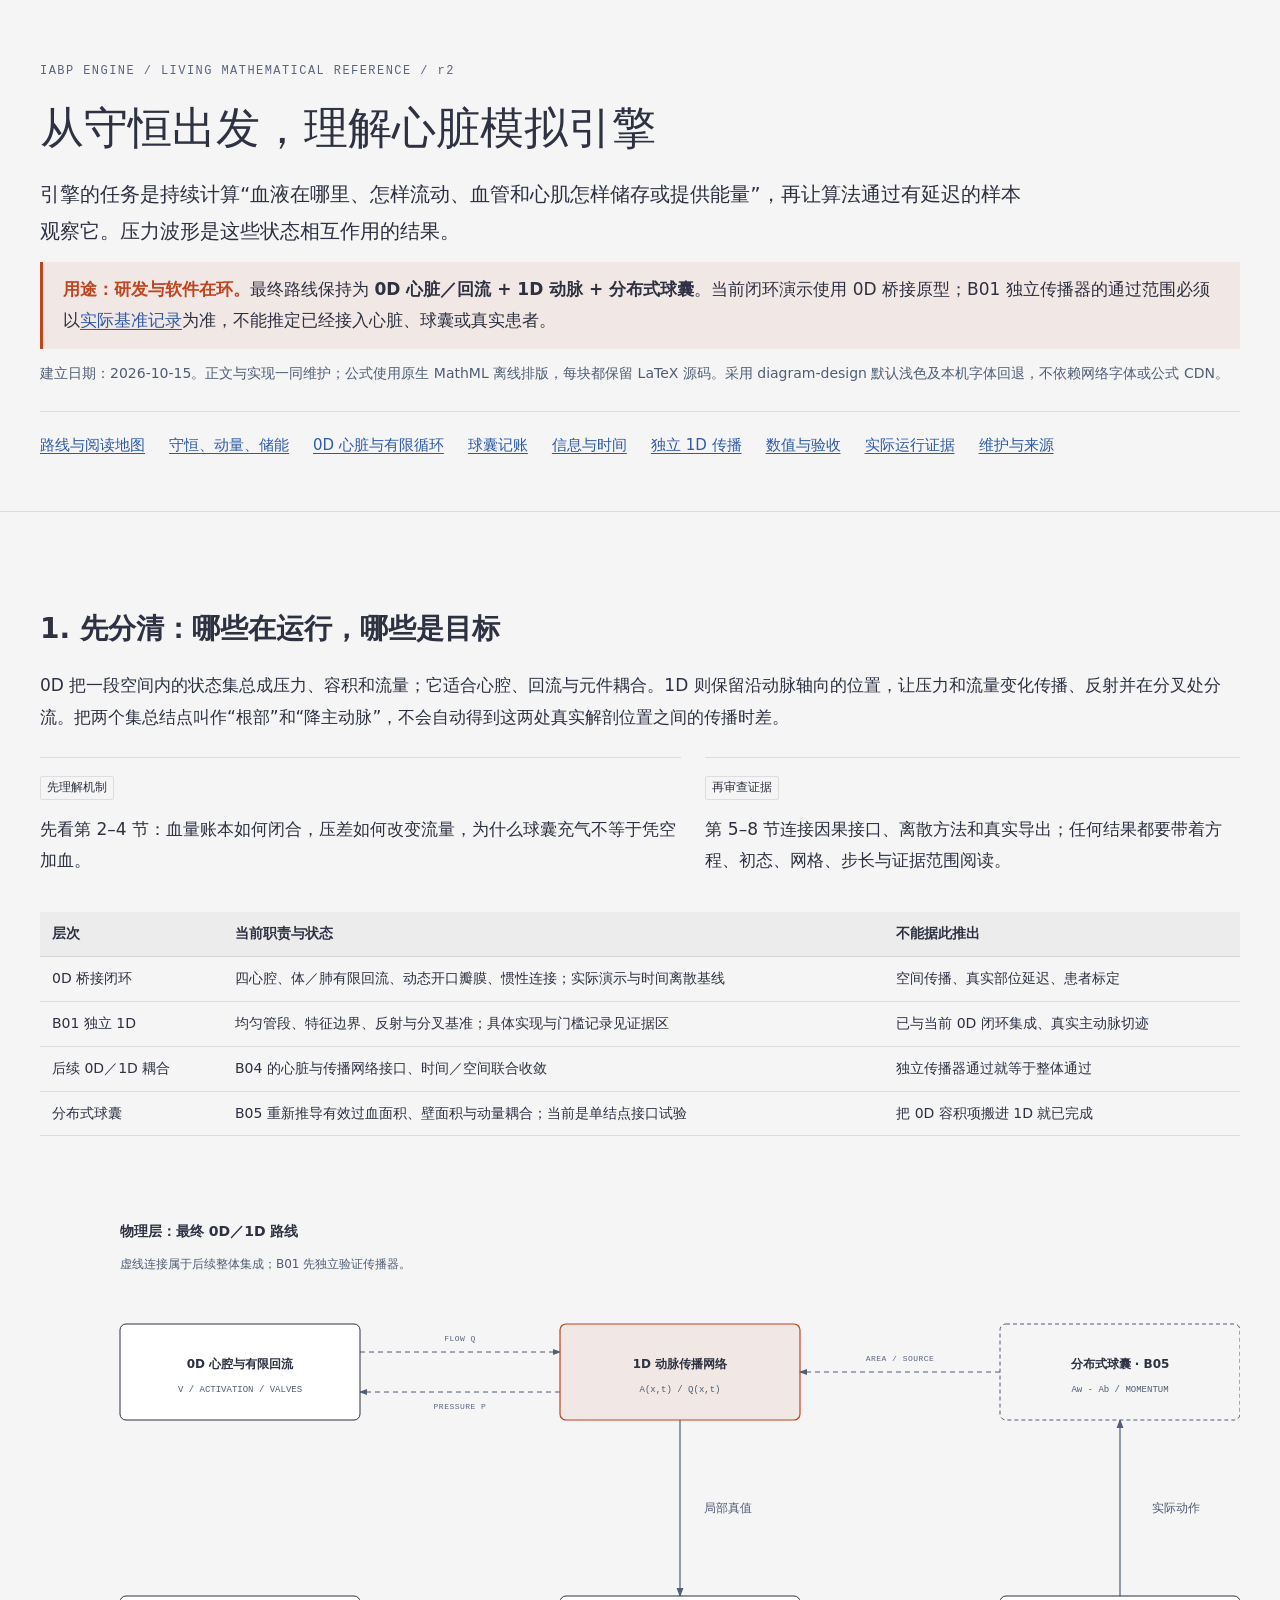
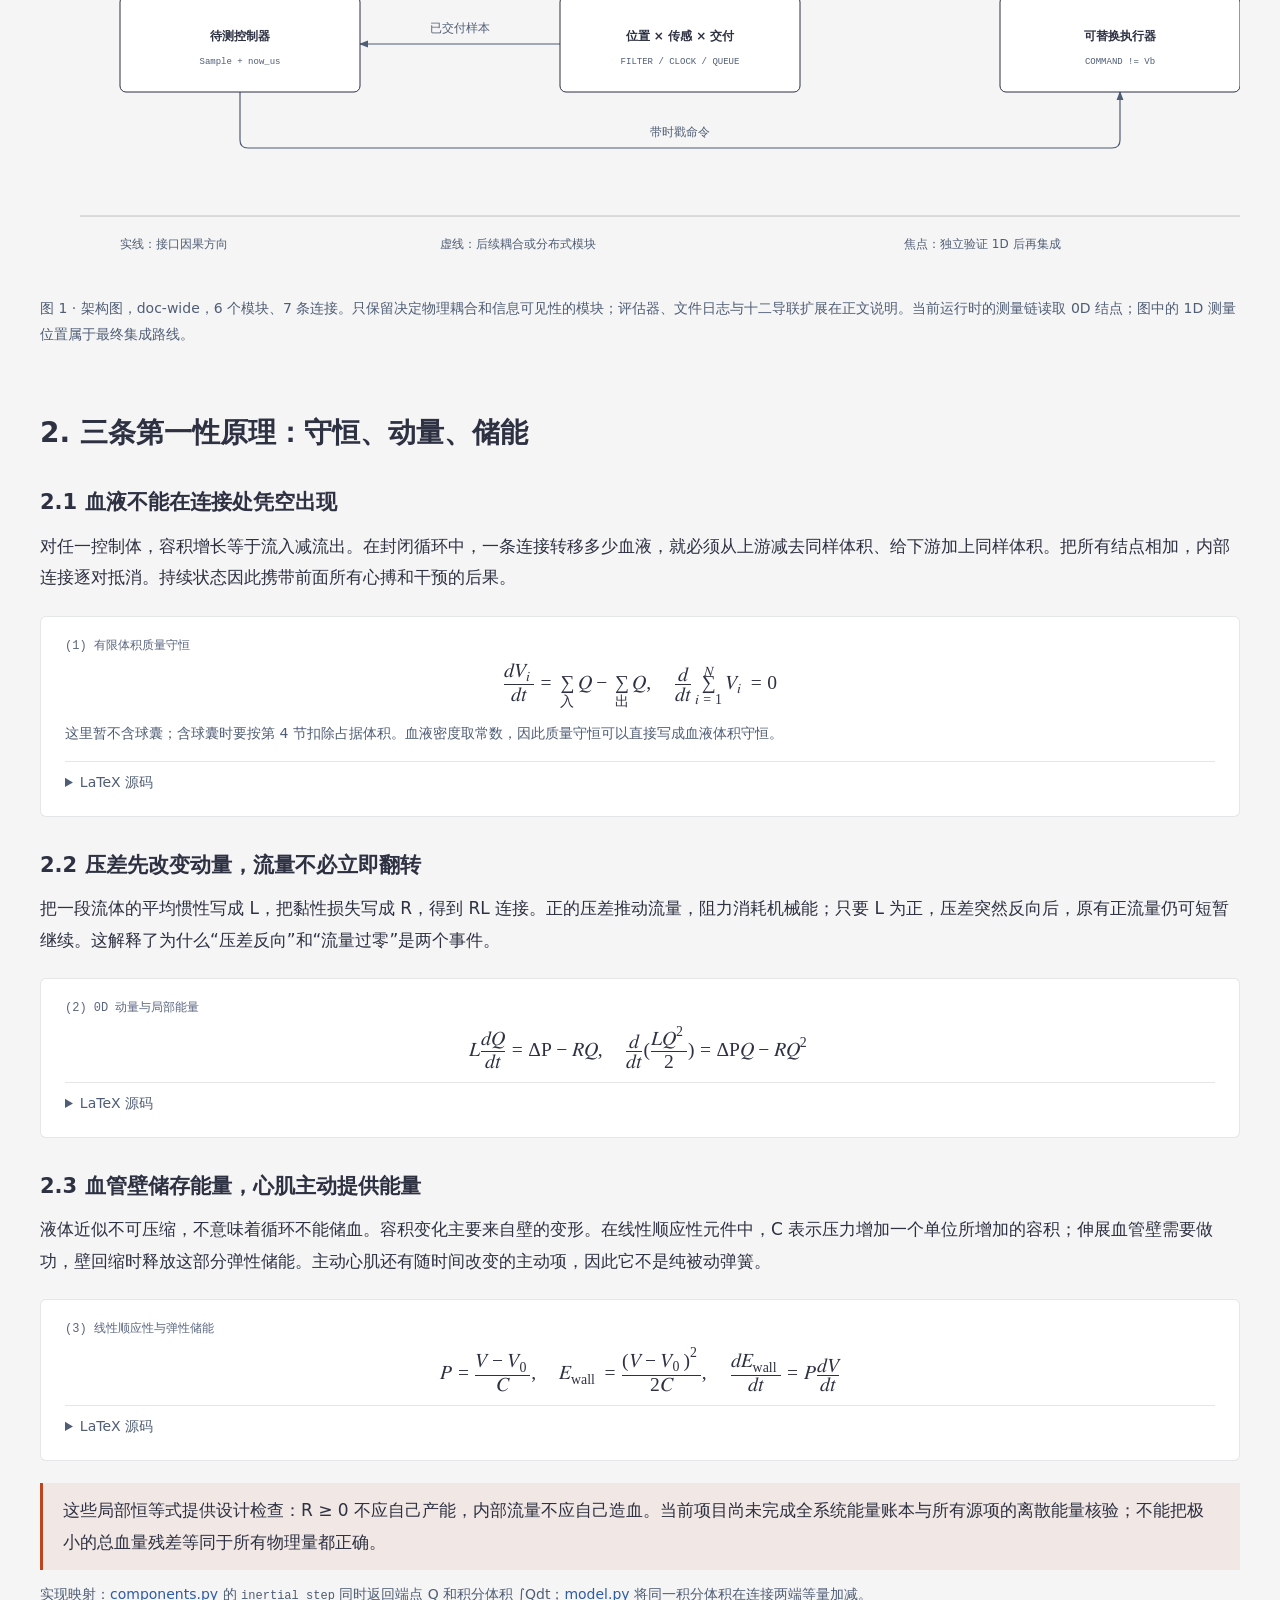
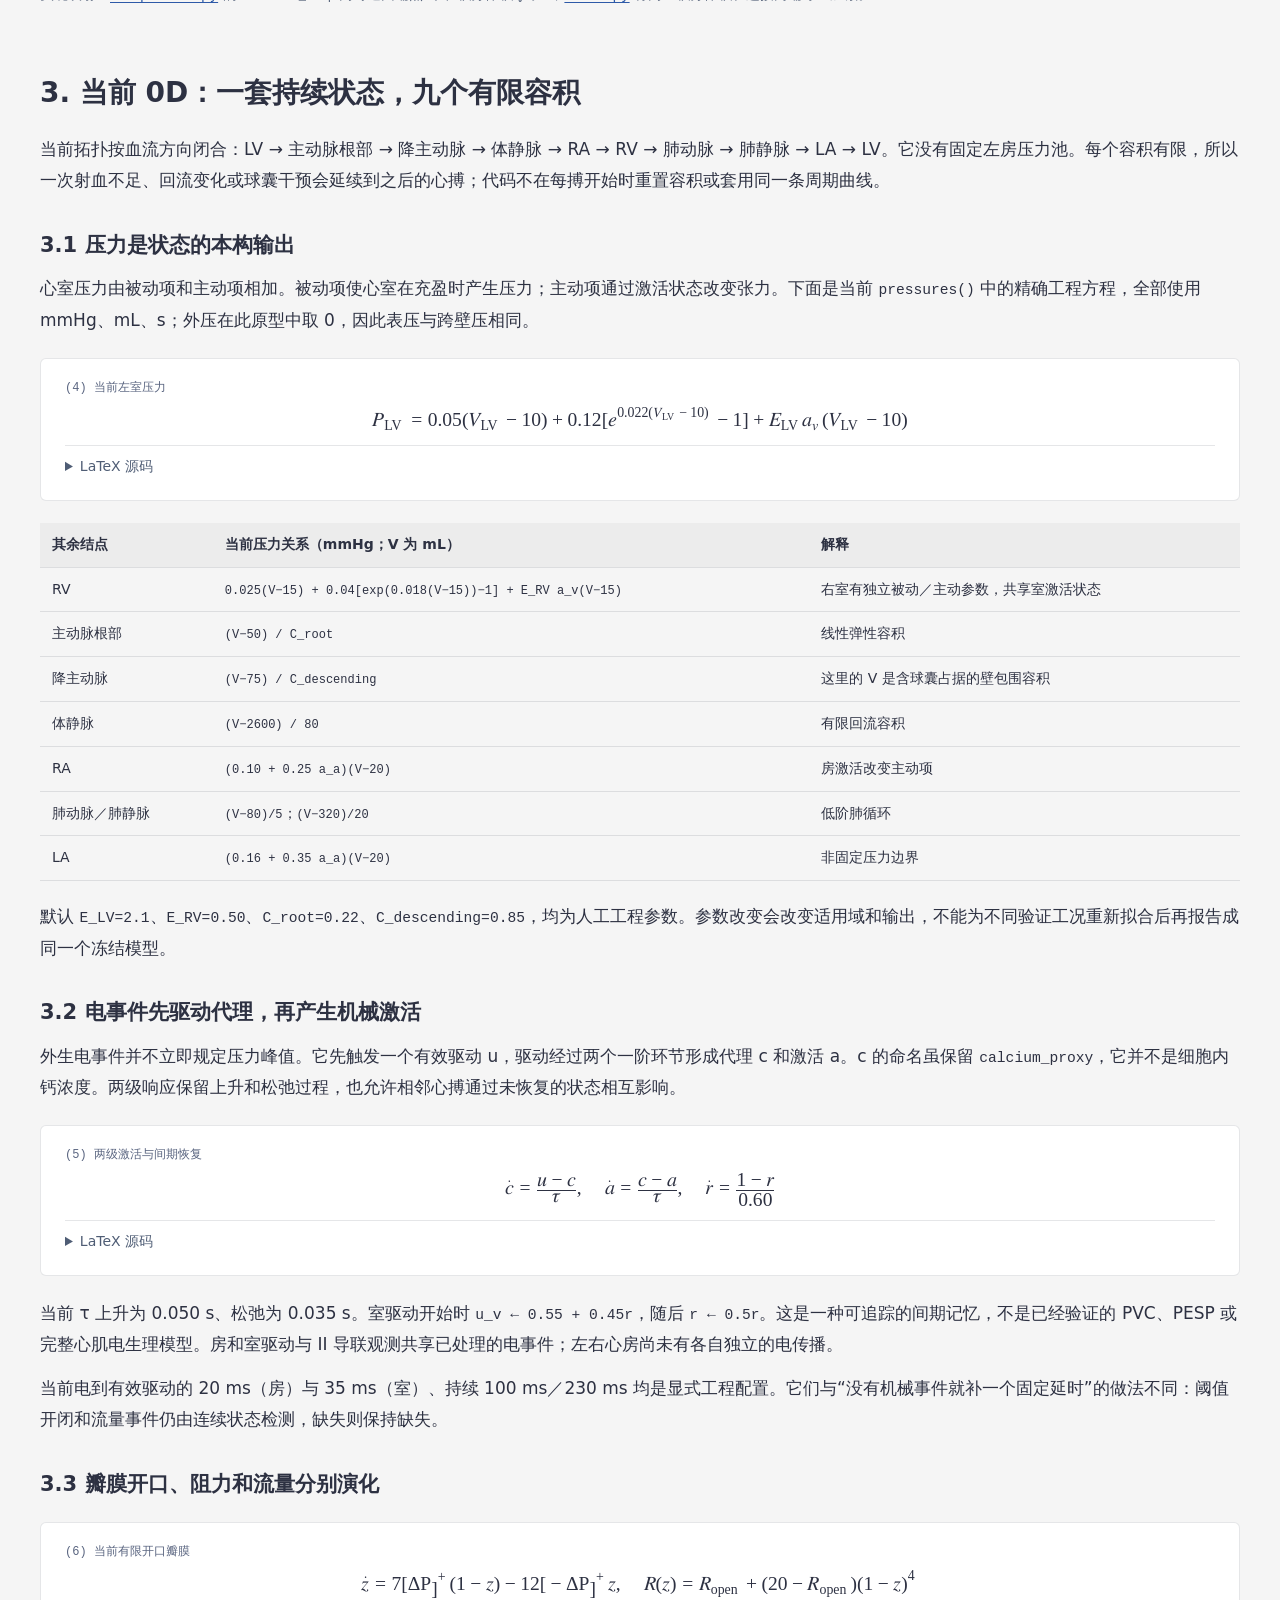
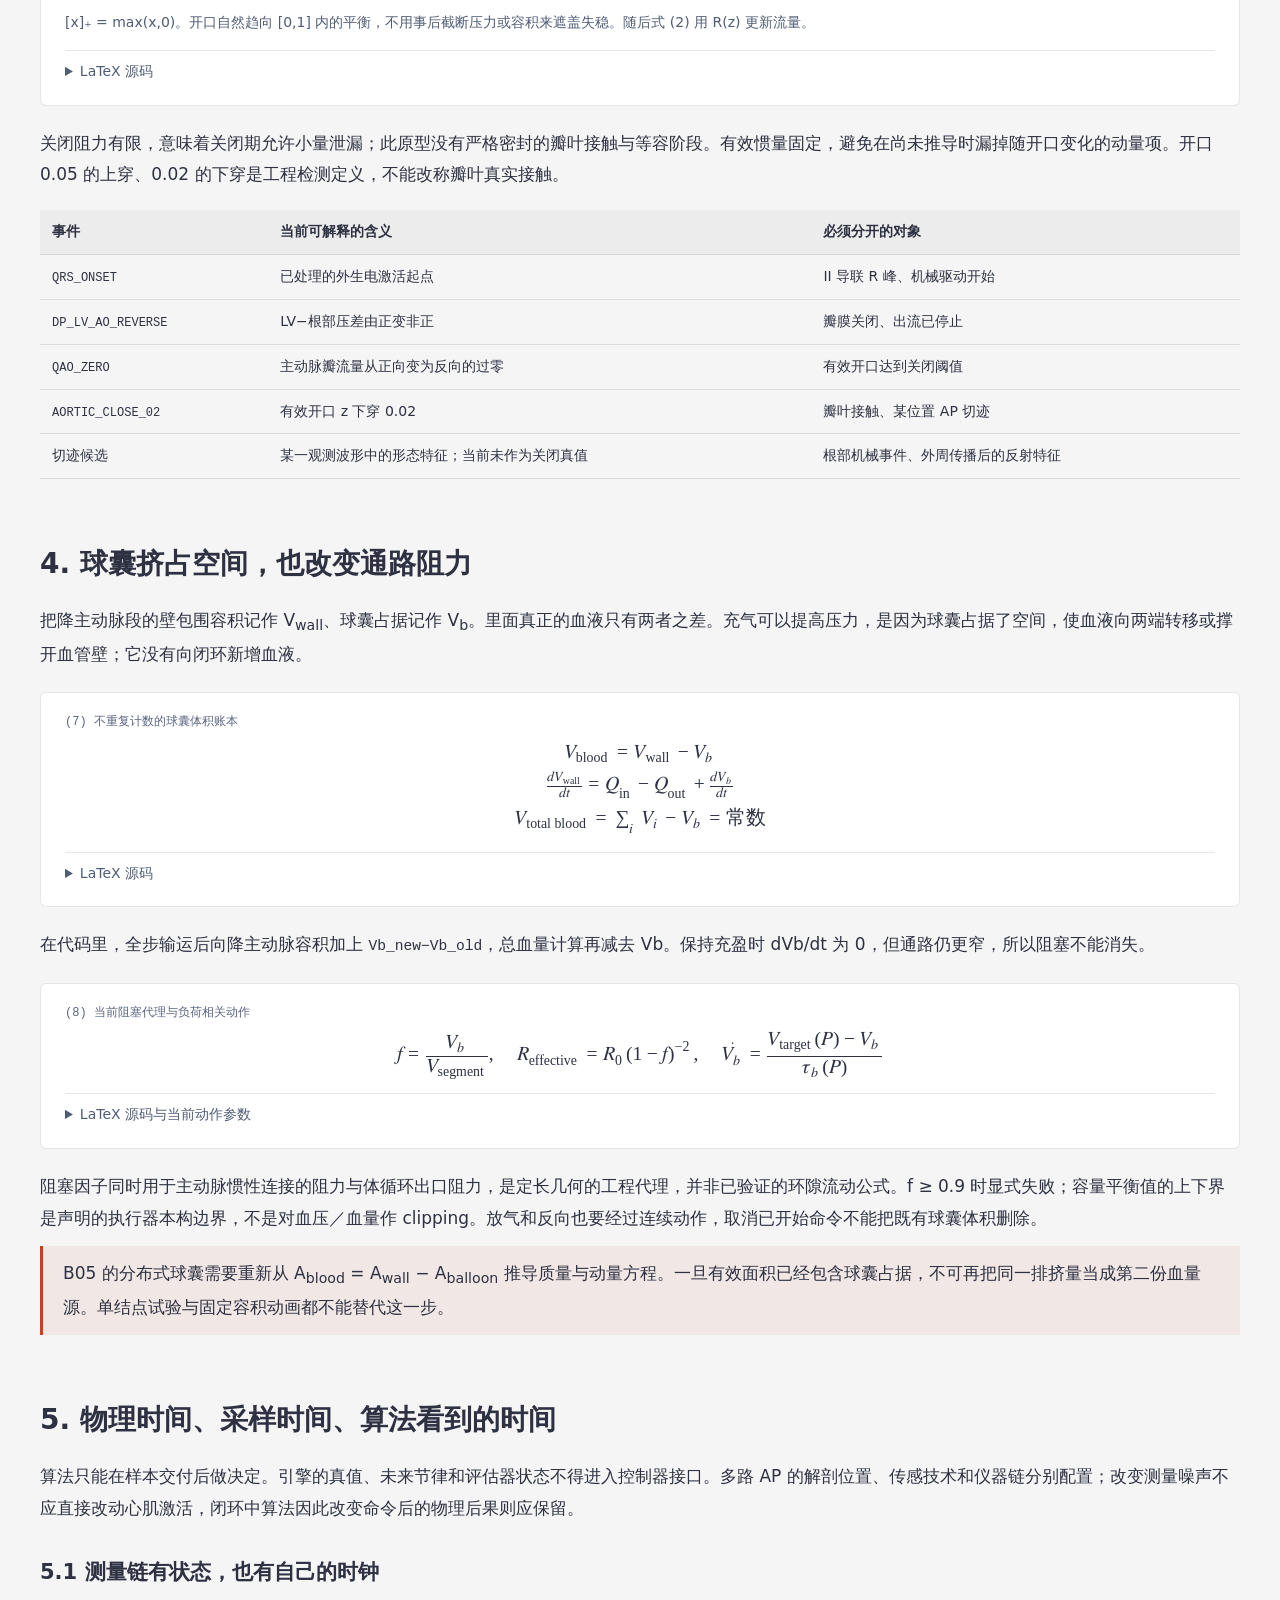
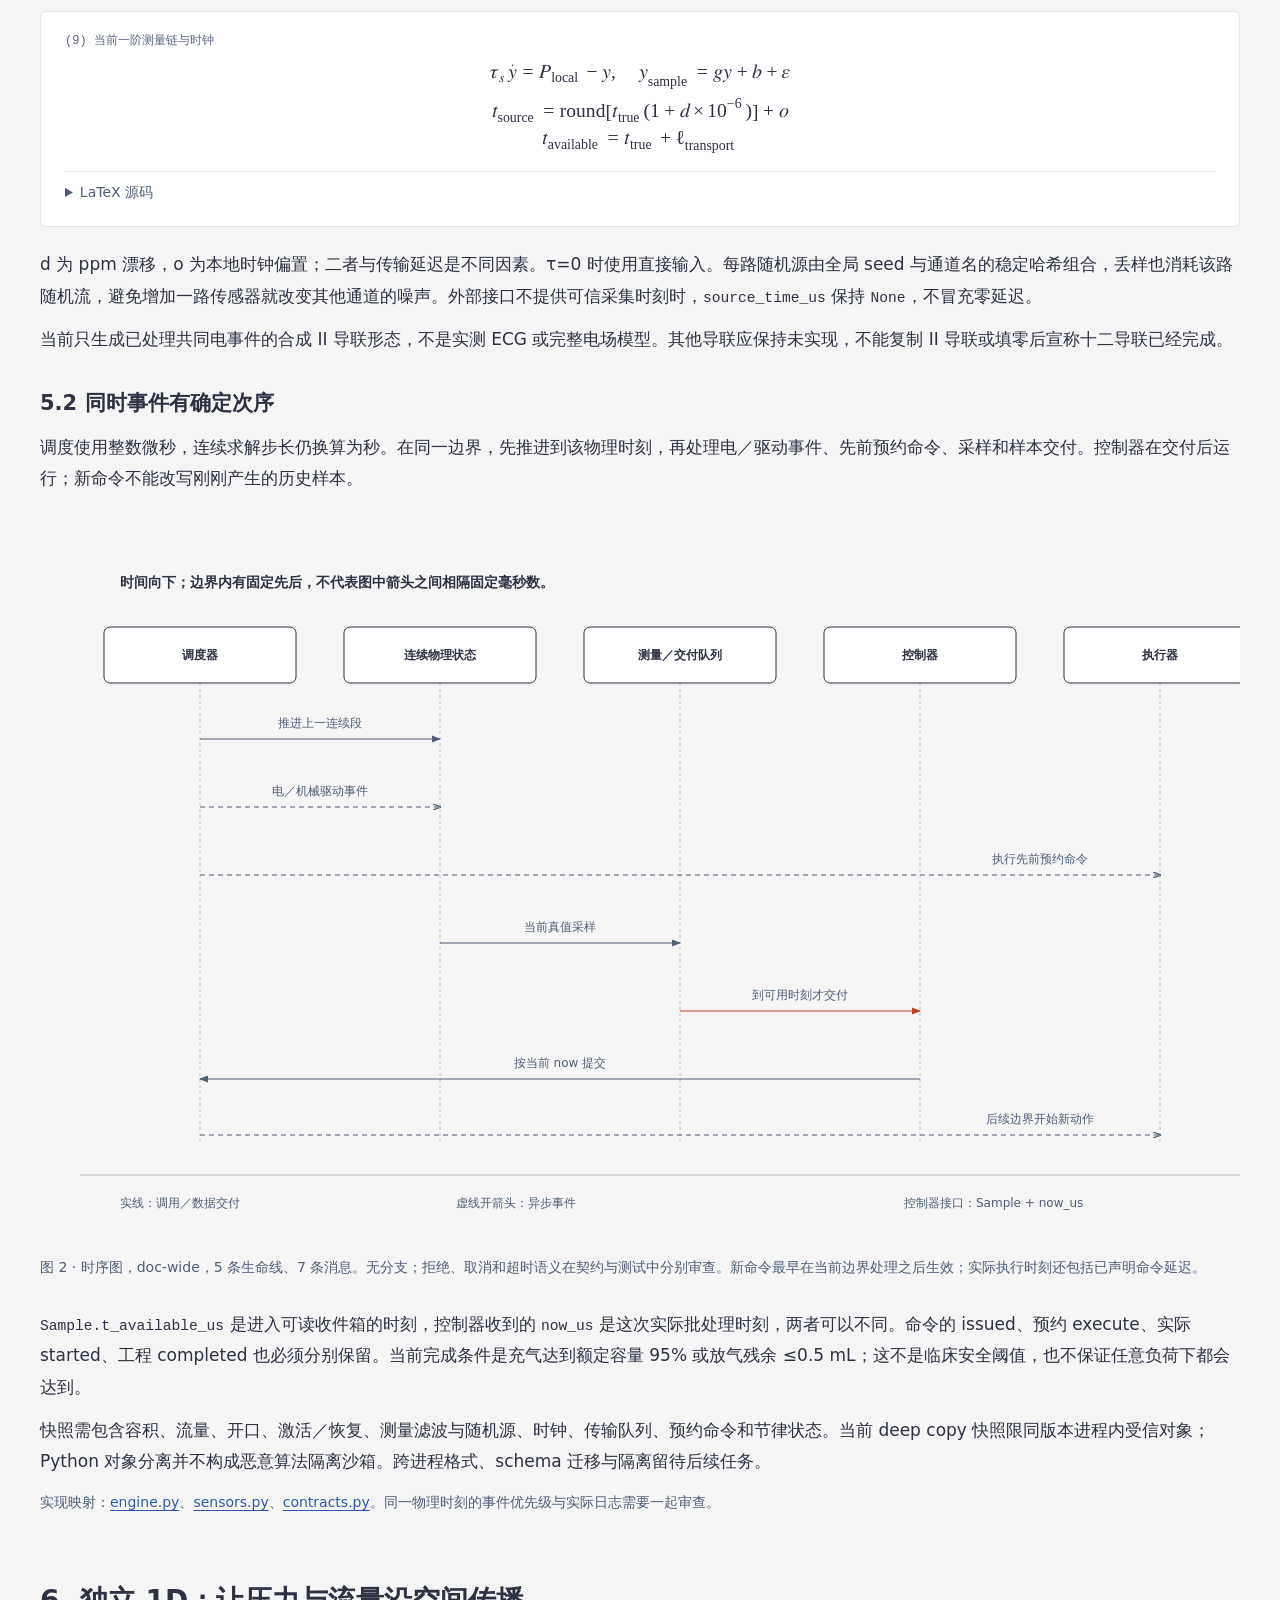
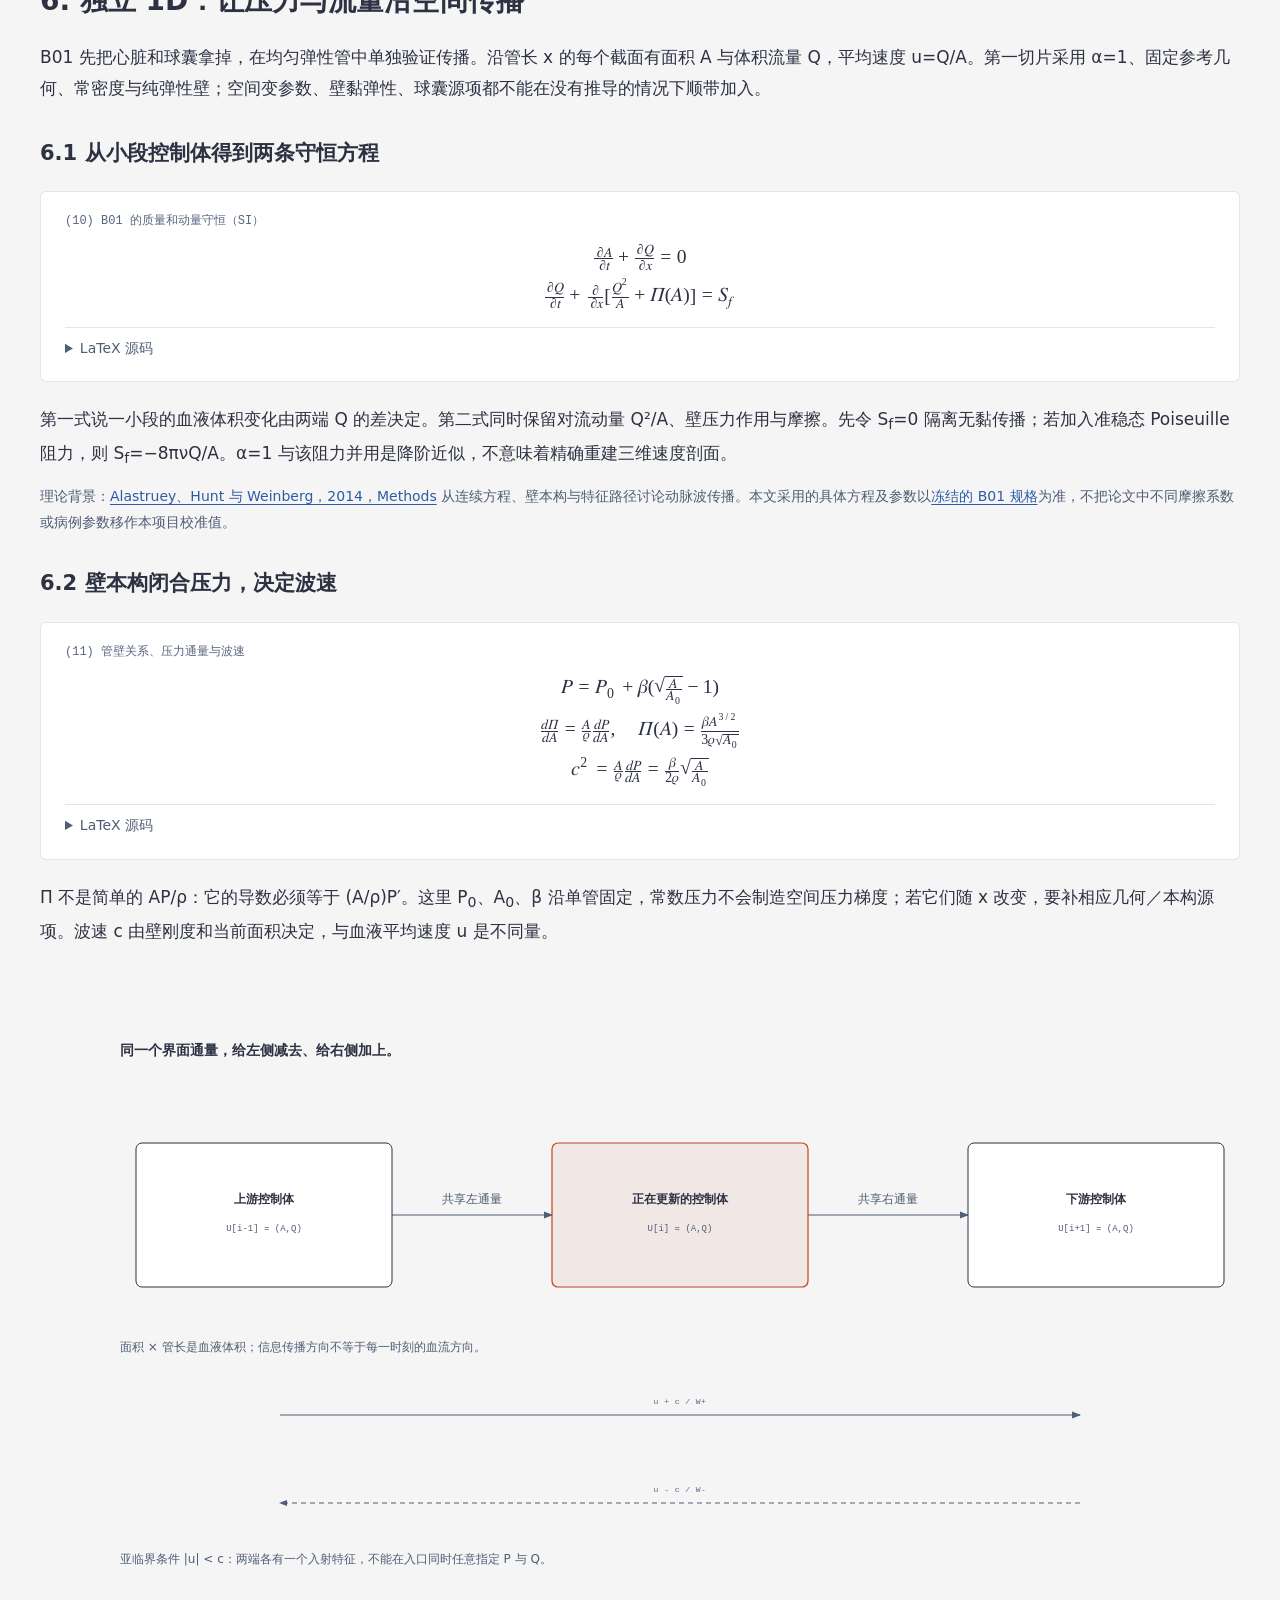
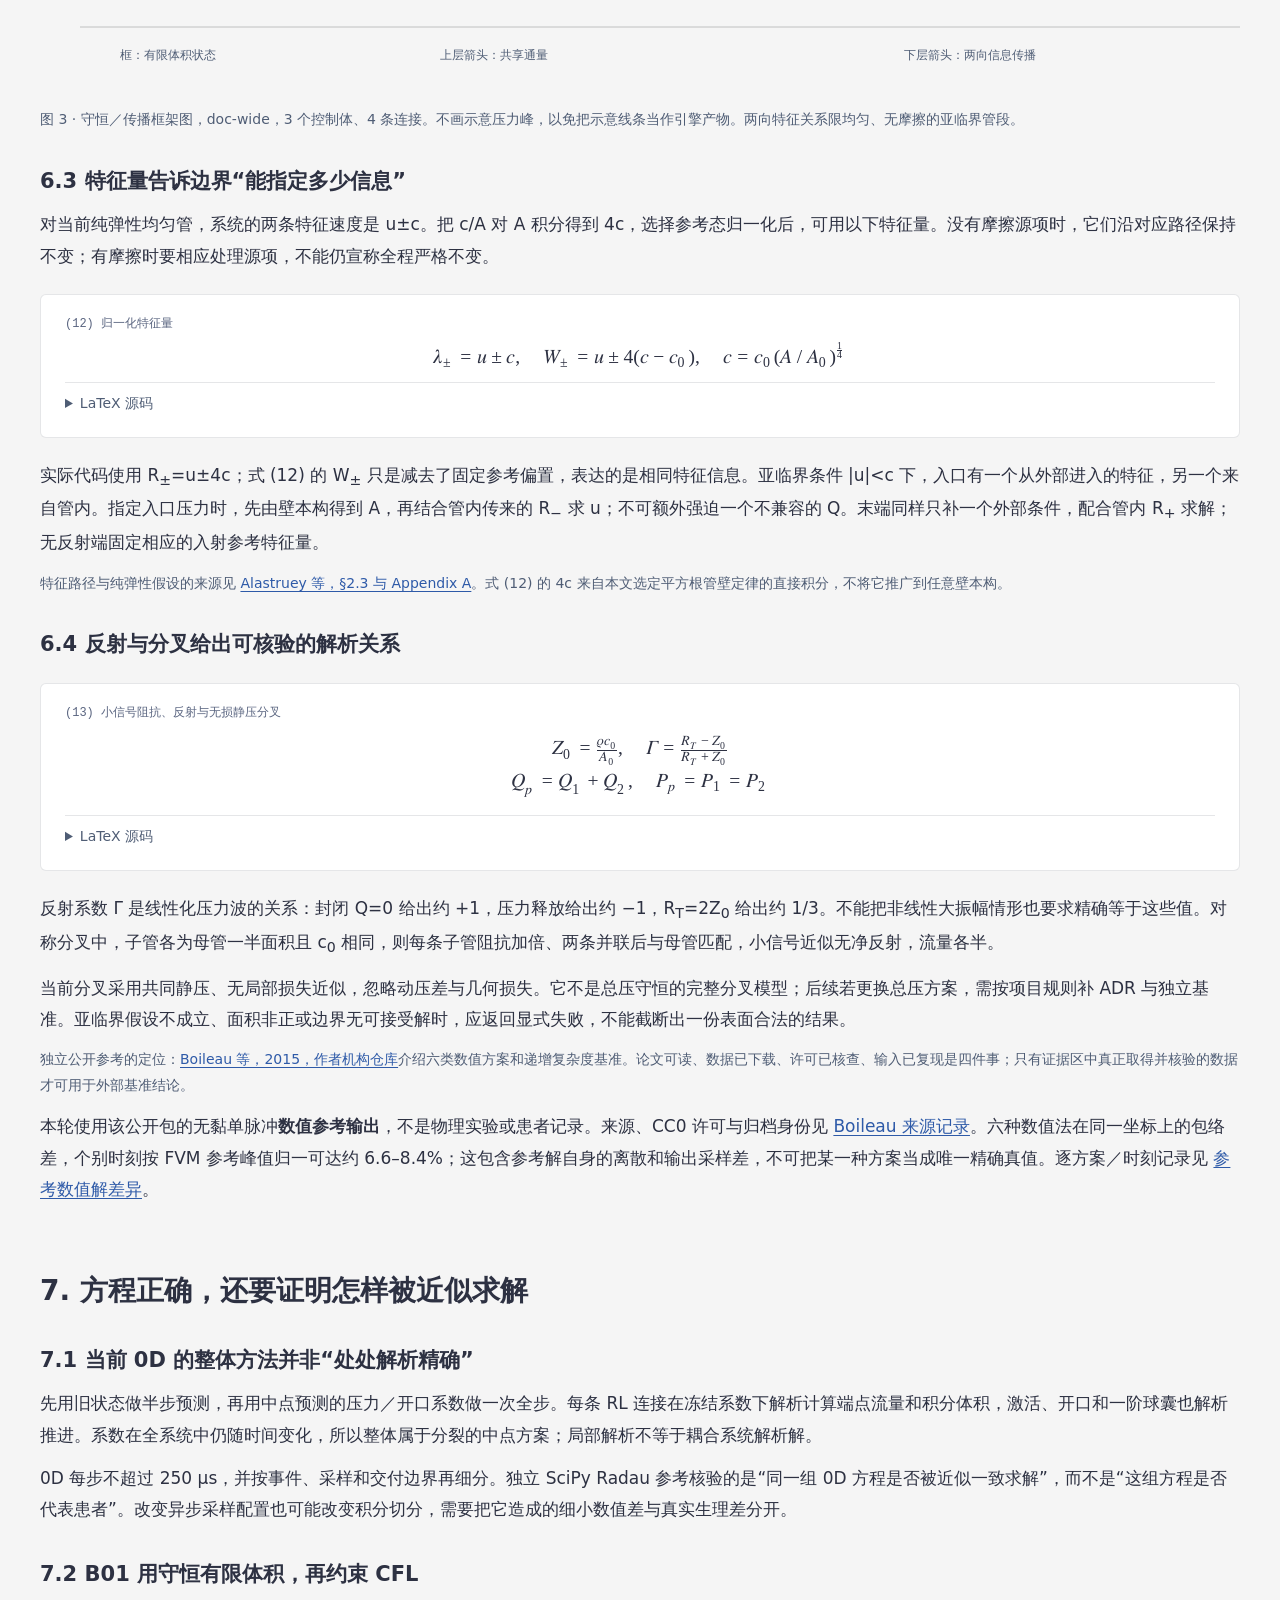
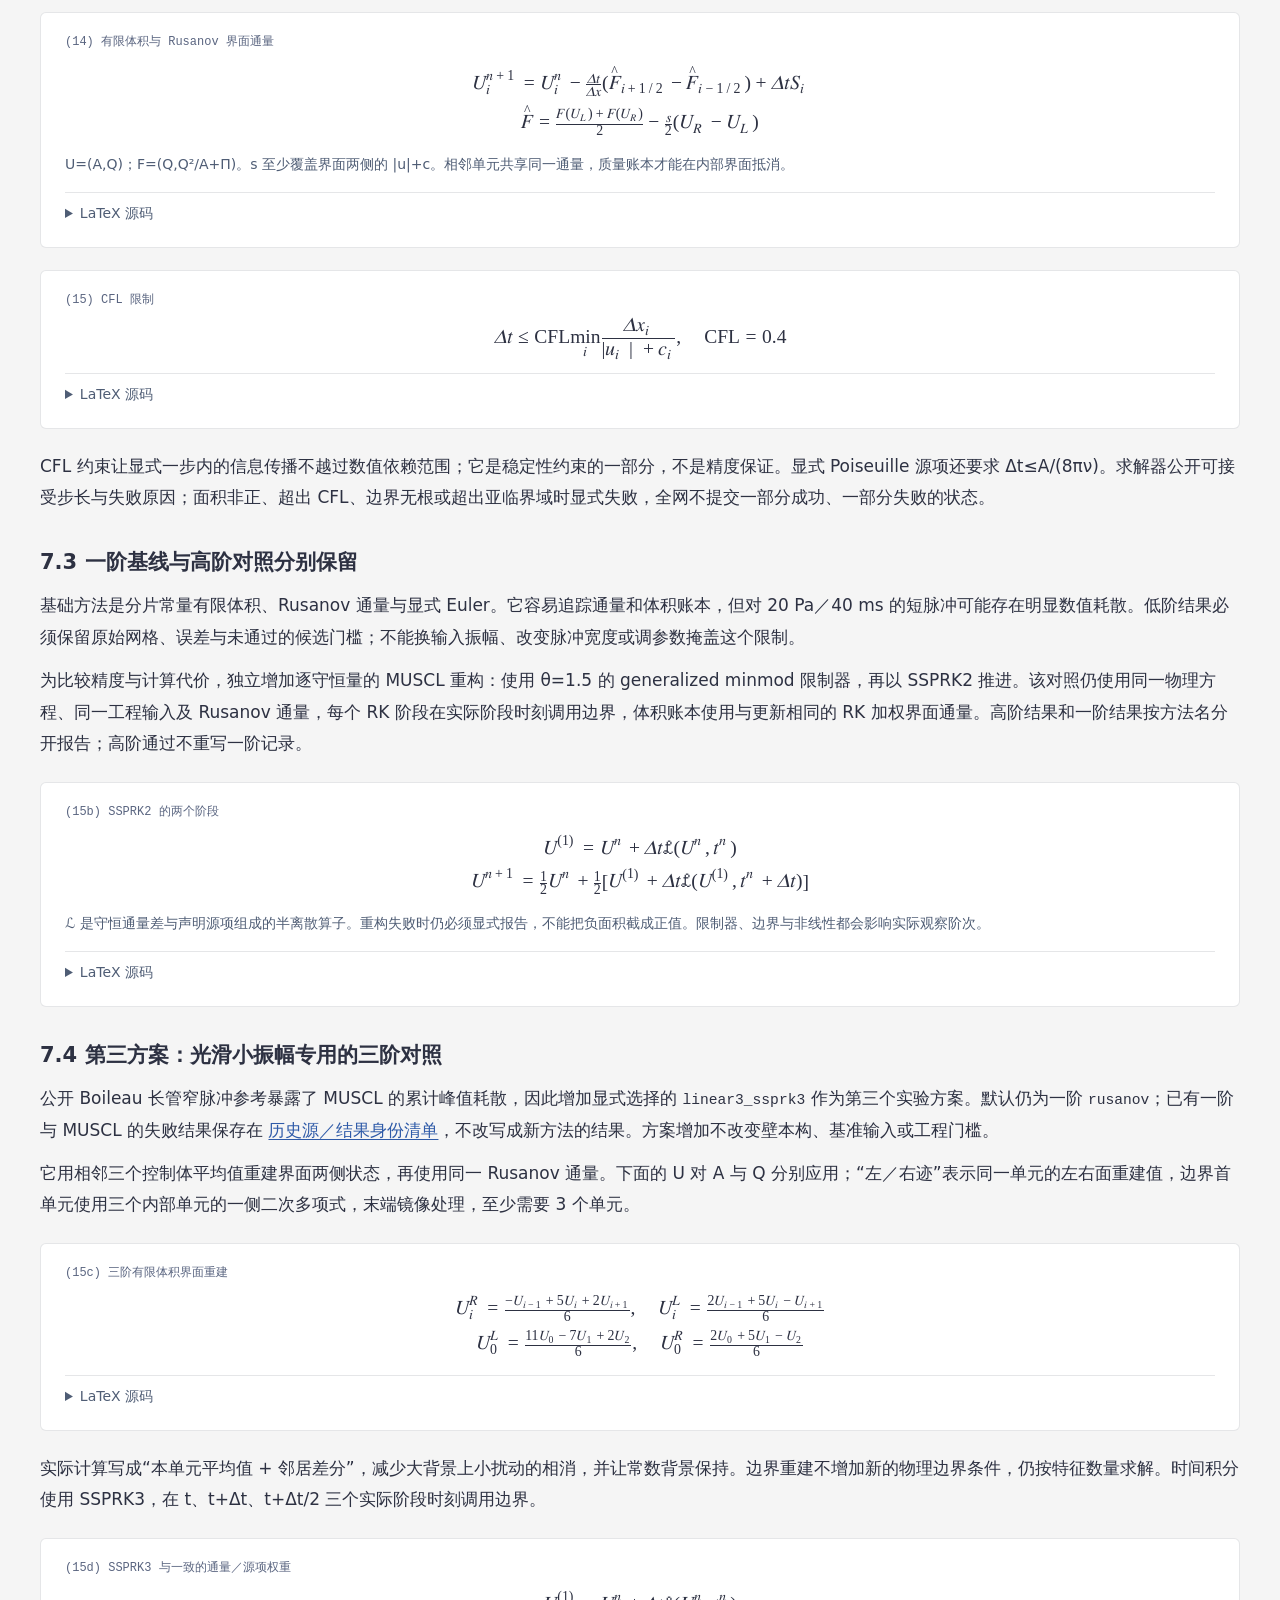
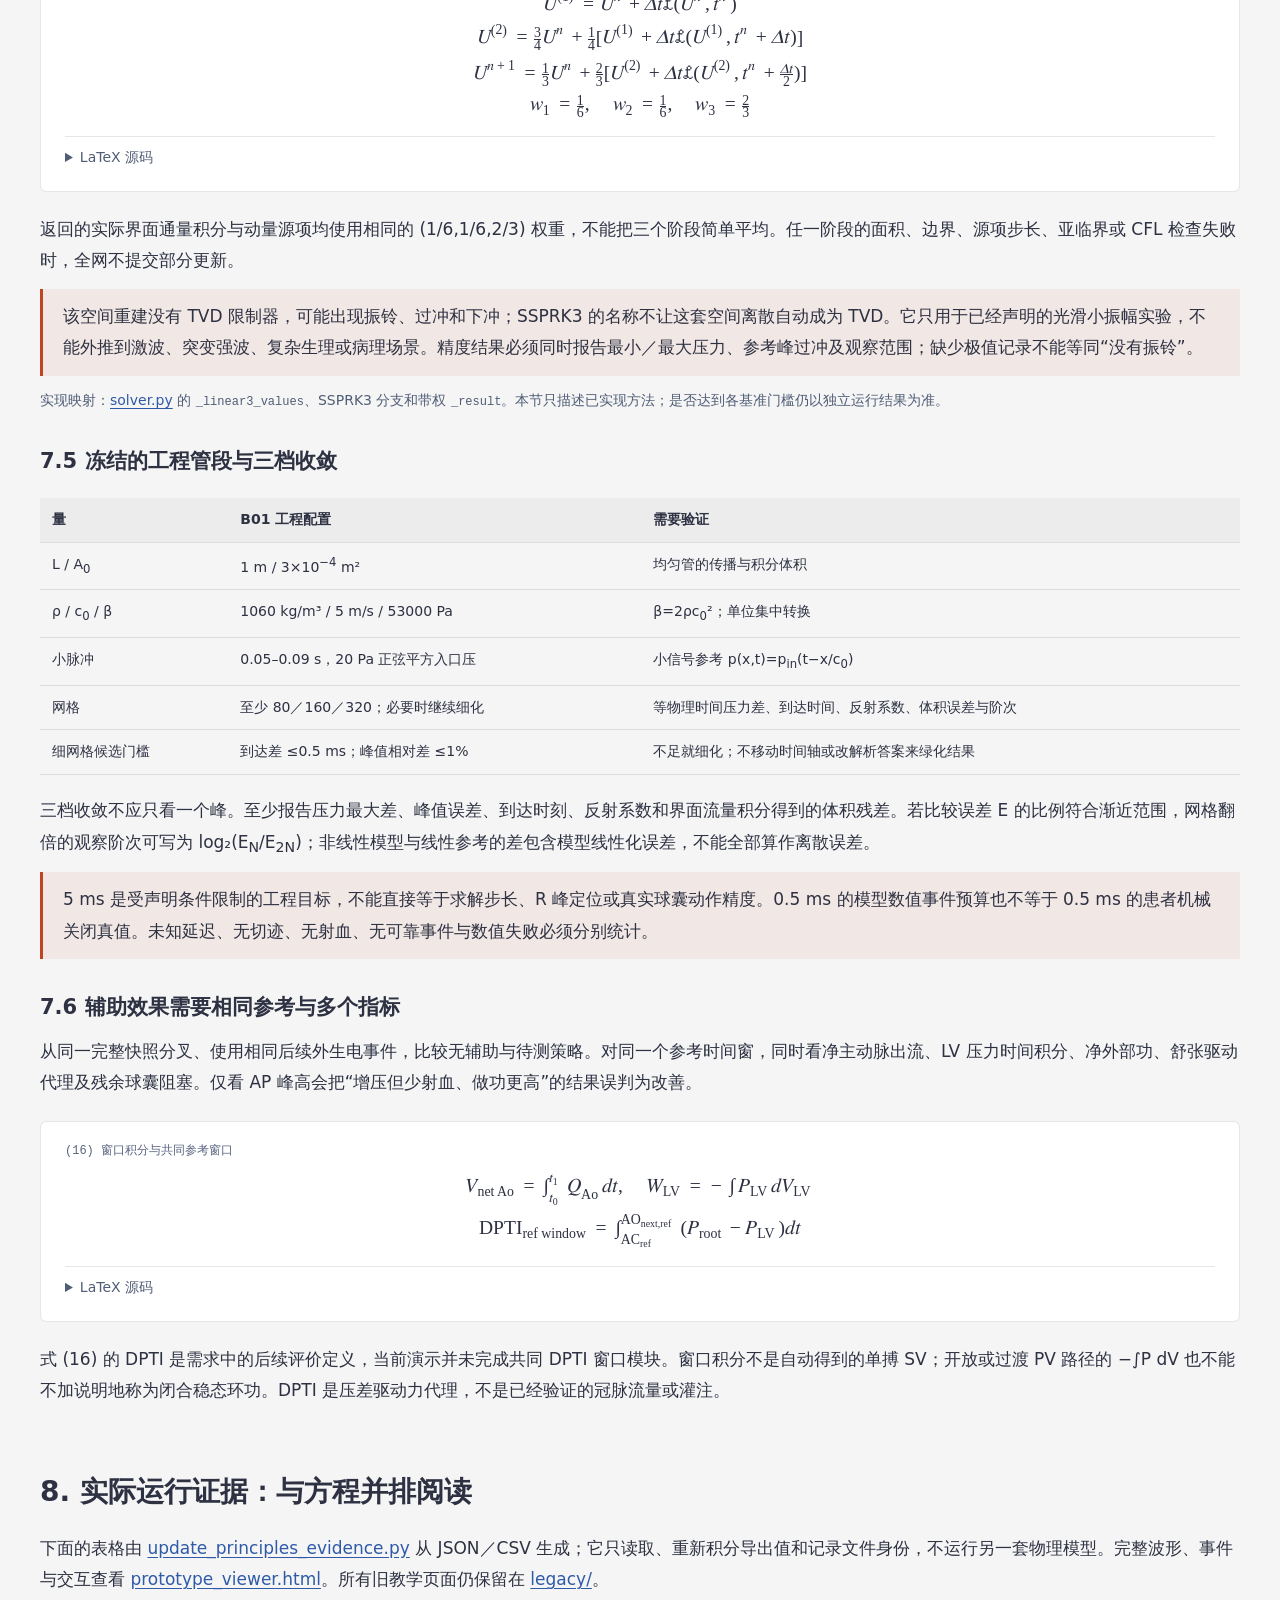
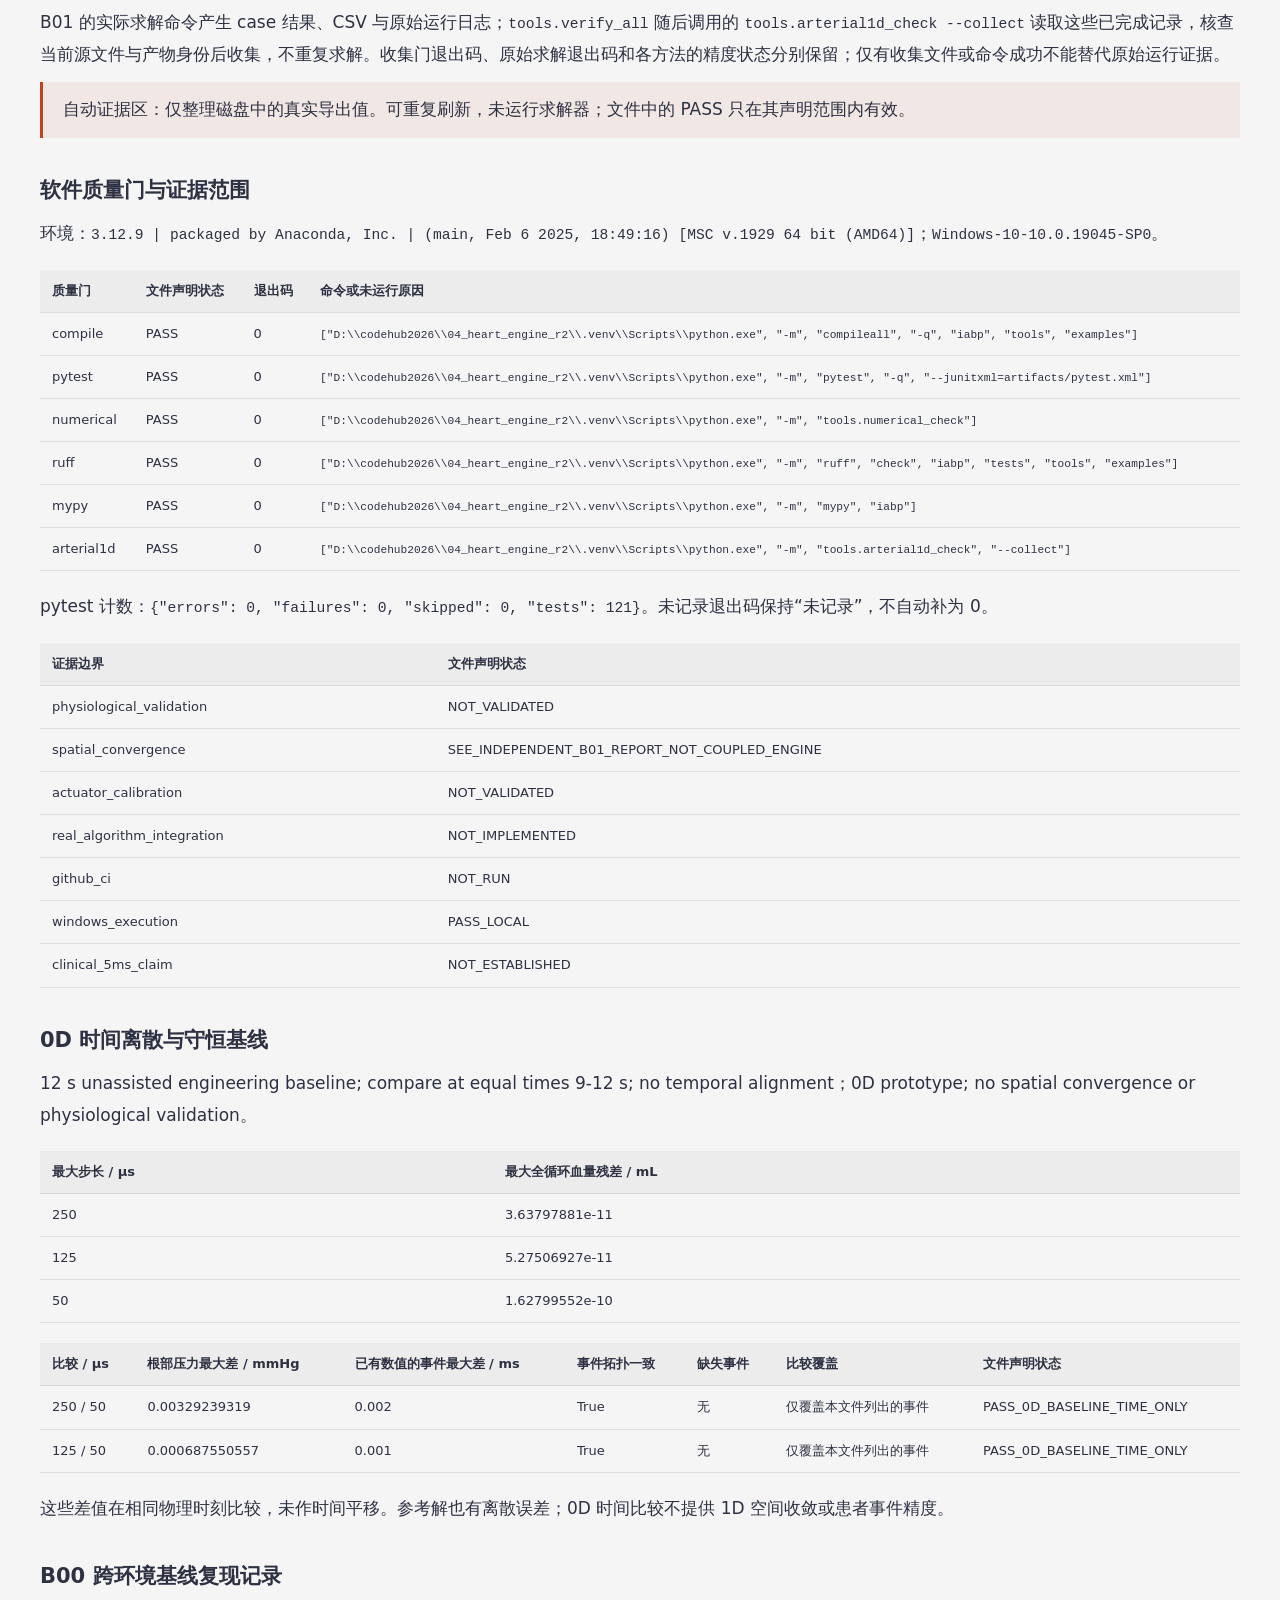
==== docs/MATHEMATICAL_PRINCIPLES.html @ 6e104777 "feat: verify B01 propagation and publish mathematical principles Complete standalone SI propagation " ====
<!doctype html>
<html lang="zh-CN">
<head>
<meta charset="utf-8">
<meta name="viewport" content="width=device-width,initial-scale=1">
<meta name="description" content="IABP 模拟引擎的可维护数理说明：从守恒、动量、储能与因果信息，到当前 0D 桥接原型和独立 1D 传播模块。">
<title>IABP 心脏模拟引擎 · 数理原理</title>
<style>
:root{color-scheme:light;--paper:#f5f5f5;--paper2:#ececec;--ink:#2d3142;--muted:#4f5d75;--soft:#5a6580;--accent:#bf4520;--tint:rgba(191,69,32,.08);--link:#2e5aa8;--rule:rgba(45,49,66,.12);--sans:'Geist','Noto Sans SC','PingFang SC','Microsoft YaHei',system-ui,sans-serif;--serif:'Instrument Serif','Noto Serif SC','Songti SC','SimSun',serif;--mono:'Geist Mono',Consolas,ui-monospace,monospace}
*{box-sizing:border-box}html{scroll-behavior:smooth}body{margin:0;background:var(--paper);color:var(--ink);font-family:var(--sans);font-size:17px;line-height:1.85}a{color:var(--link);text-underline-offset:3px}a:focus-visible,summary:focus-visible{outline:2px solid var(--accent);outline-offset:4px}header,main,footer{max-width:1440px;margin:auto;padding:32px 40px}header{padding-top:60px;border-bottom:1px solid var(--rule)}.eyebrow{font-family:var(--mono);font-size:12px;letter-spacing:.12em;color:var(--soft)}h1{font-family:var(--serif);font-size:44px;line-height:1.4;font-weight:400;margin:16px 0}h2{font-size:28px;line-height:1.5;font-weight:600;margin:64px 0 20px;scroll-margin-top:24px}h3{font-size:21px;line-height:1.55;margin:32px 0 12px}p{margin:12px 0}.lead{max-width:1000px;font-size:20px}.scope,.note,.record-scope{border-left:3px solid var(--accent);padding:12px 20px;background:var(--tint)}.scope strong{color:var(--accent)}nav{display:flex;flex-wrap:wrap;gap:8px 24px;margin:24px 0 0;padding:20px 0;border-top:1px solid var(--rule);font-size:15px}section{min-width:0}.reading-guide{display:grid;grid-template-columns:1.2fr 1fr;gap:24px;margin:24px 0}.reading-guide>div{border-top:1px solid var(--rule);padding-top:12px}.tag{display:inline-block;font-family:var(--mono);font-size:12px;padding:0 6px;border:1px solid var(--rule);border-radius:2px}.small,figcaption{font-size:14px;color:var(--muted)}code,pre{font-family:var(--mono)}code{font-size:.86em;overflow-wrap:anywhere}pre{font-size:13px;line-height:1.65;white-space:pre-wrap;overflow-wrap:anywhere;background:#fff;border:1px solid var(--rule);padding:16px;border-radius:6px}details{margin:14px 0;border-top:1px solid var(--rule);padding-top:8px}summary{cursor:pointer;color:var(--muted);font-size:14px}.equation{margin:22px 0;padding:20px 24px;background:#fff;border:1px solid var(--rule);border-radius:6px;overflow-x:auto}.equation math{font-size:1.15em;line-height:1.8;min-width:min-content}.equation>p{font-size:14px;color:var(--muted);margin-top:12px}.equation details{margin-bottom:0}.table-scroll{width:100%;overflow-x:auto;min-width:0;margin:20px 0}table{width:100%;border-collapse:collapse;font-size:14px;line-height:1.7}th{text-align:left;font-weight:600;background:var(--paper2)}td,th{padding:10px 12px;border-bottom:1px solid var(--rule);vertical-align:top}td:first-child{font-weight:500}td code.hash{font-size:11px;word-break:break-all}figure{margin:28px 0;min-width:0;max-width:100%}.diagram-container{width:100%;overflow-x:auto;min-width:0}.diagram-container svg{display:block;width:100%;min-width:1280px;height:auto}svg .node-name{font-family:var(--sans);font-size:12px;font-weight:600;fill:var(--ink)}svg .sub{font-family:var(--mono);font-size:9px;fill:var(--muted)}svg .cn{font-family:var(--sans);font-size:12px;font-weight:500;fill:var(--muted)}svg .label{font-family:var(--mono);font-size:8px;fill:var(--soft);letter-spacing:.06em}svg .group-name{font-family:var(--sans);font-size:14px;font-weight:600;fill:var(--ink)}svg .caption{font-family:var(--sans);font-size:12px;fill:var(--muted)}svg .node{fill:#fff;stroke:var(--ink);stroke-width:1}svg .focal{fill:var(--tint);stroke:var(--accent);stroke-width:1.2}svg .future{fill:var(--paper);stroke:var(--muted);stroke-width:1;stroke-dasharray:4 3}svg .arrow{fill:none;stroke:var(--muted);stroke-width:1.2}svg .planned{fill:none;stroke:var(--muted);stroke-width:1;stroke-dasharray:5 4}svg .mask{fill:var(--paper)}figcaption{margin:12px 0 0}.source{font-size:14px;color:var(--muted)}footer{font-size:14px;color:var(--muted);border-top:1px solid var(--rule);padding-bottom:60px}ul,ol{padding-left:24px}li{margin:6px 0}.key{font-weight:600}.evidence-generated h3{margin-top:36px}.evidence-generated table{font-size:13px}.equation-number{font:12px var(--mono);color:var(--soft);margin-bottom:10px}
figure.scientific .diagram-container svg{min-width:1152px}
@media(max-width:720px){header,main,footer{padding:24px 18px}header{padding-top:36px}h1{font-size:32px}h2{font-size:24px;margin-top:48px}.lead{font-size:18px}.reading-guide{grid-template-columns:1fr}.equation{padding:16px}body{font-size:16px}}
@media print{html{scroll-behavior:auto}header,main,footer{max-width:none;padding:12px 0}body{font-size:11pt}.diagram-container{overflow-x:visible}.diagram-container svg,figure.scientific .diagram-container svg{min-width:0}h2{break-after:avoid;margin-top:28px}figure,.equation,tr{break-inside:avoid}a{color:inherit}details:not([open])>pre{display:none}}
</style>
</head>
<body>
<header>
<div class="eyebrow">IABP ENGINE / LIVING MATHEMATICAL REFERENCE / r2</div>
<h1>从守恒出发，理解心脏模拟引擎</h1>
<p class="lead">引擎的任务是持续计算“血液在哪里、怎样流动、血管和心肌怎样储存或提供能量”，再让算法通过有延迟的样本观察它。压力波形是这些状态相互作用的结果。</p>
<p class="scope"><strong>用途：研发与软件在环。</strong>最终路线保持为 <b>0D 心脏／回流 + 1D 动脉 + 分布式球囊</b>。当前闭环演示使用 0D 桥接原型；B01 独立传播器的通过范围必须以<a href="#evidence">实际基准记录</a>为准，不能推定已经接入心脏、球囊或真实患者。</p>
<p class="small">建立日期：2026-10-15。正文与实现一同维护；公式使用原生 MathML 离线排版，每块都保留 LaTeX 源码。采用 diagram-design 默认浅色及本机字体回退，不依赖网络字体或公式 CDN。</p>
<nav aria-label="文档目录">
<a href="#map">路线与阅读地图</a><a href="#conservation">守恒、动量、储能</a><a href="#heart">0D 心脏与有限循环</a><a href="#balloon">球囊记账</a><a href="#causality">信息与时间</a><a href="#arterial">独立 1D 传播</a><a href="#numerics">数值与验收</a><a href="#evidence">实际运行证据</a><a href="#maintenance">维护与来源</a>
</nav>
</header>
<main>
<section id="map">
<h2>1. 先分清：哪些在运行，哪些是目标</h2>
<p>0D 把一段空间内的状态集总成压力、容积和流量；它适合心腔、回流与元件耦合。1D 则保留沿动脉轴向的位置，让压力和流量变化传播、反射并在分叉处分流。把两个集总结点叫作“根部”和“降主动脉”，不会自动得到这两处真实解剖位置之间的传播时差。</p>
<div class="reading-guide"><div><span class="tag">先理解机制</span><p>先看第 2–4 节：血量账本如何闭合，压差如何改变流量，为什么球囊充气不等于凭空加血。</p></div><div><span class="tag">再审查证据</span><p>第 5–8 节连接因果接口、离散方法和真实导出；任何结果都要带着方程、初态、网格、步长与证据范围阅读。</p></div></div>
<div class="table-scroll"><table><thead><tr><th>层次</th><th>当前职责与状态</th><th>不能据此推出</th></tr></thead><tbody>
<tr><td>0D 桥接闭环</td><td>四心腔、体／肺有限回流、动态开口瓣膜、惯性连接；实际演示与时间离散基线</td><td>空间传播、真实部位延迟、患者标定</td></tr>
<tr><td>B01 独立 1D</td><td>均匀管段、特征边界、反射与分叉基准；具体实现与门槛记录见证据区</td><td>已与当前 0D 闭环集成、真实主动脉切迹</td></tr>
<tr><td>后续 0D／1D 耦合</td><td>B04 的心脏与传播网络接口、时间／空间联合收敛</td><td>独立传播器通过就等于整体通过</td></tr>
<tr><td>分布式球囊</td><td>B05 重新推导有效过血面积、壁面积与动量耦合；当前是单结点接口试验</td><td>把 0D 容积项搬进 1D 就已完成</td></tr>
</tbody></table></div>
<figure>
<div class="diagram-container">
<svg viewBox="0 0 1280 720" role="img" aria-labelledby="principles-architecture-title principles-architecture-desc" xmlns="http://www.w3.org/2000/svg">
<title id="principles-architecture-title">最终模型路线与算法可见边界</title>
<desc id="principles-architecture-desc">0D 心脏与 1D 动脉交换压力和流量，分布式球囊受执行器驱动；控制器只能经测量链获得已交付样本。</desc>
<defs><marker id="pa-arrow" markerWidth="8" markerHeight="6" refX="7" refY="3" orient="auto"><polygon points="0 0,8 3,0 6" fill="#4f5d75"/></marker><marker id="pa-accent" markerWidth="8" markerHeight="6" refX="7" refY="3" orient="auto"><polygon points="0 0,8 3,0 6" fill="#bf4520"/></marker><marker id="pa-link" markerWidth="8" markerHeight="6" refX="7" refY="3" orient="auto"><polygon points="0 0,8 3,0 6" fill="#2e5aa8"/></marker></defs>
<rect width="1280" height="720" fill="#f5f5f5"/>
<text x="80" y="72" class="group-name">物理层：最终 0D／1D 路线</text><text x="80" y="104" class="caption">虚线连接属于后续整体集成；B01 先独立验证传播器。</text>
<line x1="320" y1="188" x2="520" y2="188" class="planned" marker-end="url(#pa-arrow)"/><line x1="520" y1="228" x2="320" y2="228" class="planned" marker-end="url(#pa-arrow)"/>
<rect x="392" y="168" width="56" height="12" class="mask"/><text x="420" y="177" class="label" text-anchor="middle">FLOW Q</text><rect x="384" y="236" width="72" height="12" class="mask"/><text x="420" y="245" class="label" text-anchor="middle">PRESSURE P</text>
<line x1="960" y1="208" x2="760" y2="208" class="planned" marker-end="url(#pa-arrow)"/><rect x="816" y="188" width="88" height="12" class="mask"/><text x="860" y="197" class="label" text-anchor="middle">AREA / SOURCE</text>
<line x1="640" y1="256" x2="640" y2="432" class="arrow" marker-end="url(#pa-arrow)"/><rect x="648" y="336" width="80" height="16" class="mask"/><text x="688" y="348" class="cn" text-anchor="middle">局部真值</text>
<line x1="520" y1="480" x2="320" y2="480" class="arrow" marker-end="url(#pa-arrow)"/><rect x="372" y="456" width="96" height="16" class="mask"/><text x="420" y="468" class="cn" text-anchor="middle">已交付样本</text>
<line x1="1080" y1="432" x2="1080" y2="256" class="arrow" marker-end="url(#pa-arrow)"/><rect x="1088" y="336" width="96" height="16" class="mask"/><text x="1136" y="348" class="cn" text-anchor="middle">实际动作</text>
<path d="M200 528 V576 Q200 584 208 584 H1072 Q1080 584 1080 576 V528" class="arrow" marker-end="url(#pa-arrow)"/><rect x="592" y="560" width="96" height="16" class="mask"/><text x="640" y="572" class="cn" text-anchor="middle">带时戳命令</text>
<g><rect x="80" y="160" width="240" height="96" rx="6" class="node"/><text x="200" y="204" class="node-name" text-anchor="middle">0D 心腔与有限回流</text><text x="200" y="228" class="sub" text-anchor="middle">V / ACTIVATION / VALVES</text></g>
<g><rect x="520" y="160" width="240" height="96" rx="6" class="focal"/><text x="640" y="204" class="node-name" text-anchor="middle">1D 动脉传播网络</text><text x="640" y="228" class="sub" text-anchor="middle">A(x,t) / Q(x,t)</text></g>
<g><rect x="960" y="160" width="240" height="96" rx="6" class="future"/><text x="1080" y="204" class="node-name" text-anchor="middle">分布式球囊 · B05</text><text x="1080" y="228" class="sub" text-anchor="middle">Aw - Ab / MOMENTUM</text></g>
<g><rect x="80" y="432" width="240" height="96" rx="6" class="node"/><text x="200" y="476" class="node-name" text-anchor="middle">待测控制器</text><text x="200" y="500" class="sub" text-anchor="middle">Sample + now_us</text></g>
<g><rect x="520" y="432" width="240" height="96" rx="6" class="node"/><text x="640" y="476" class="node-name" text-anchor="middle">位置 × 传感 × 交付</text><text x="640" y="500" class="sub" text-anchor="middle">FILTER / CLOCK / QUEUE</text></g>
<g><rect x="960" y="432" width="240" height="96" rx="6" class="node"/><text x="1080" y="476" class="node-name" text-anchor="middle">可替换执行器</text><text x="1080" y="500" class="sub" text-anchor="middle">COMMAND != Vb</text></g>
<line x1="40" y1="652" x2="1240" y2="652" stroke="#bfc0c0"/><text x="80" y="684" class="cn">实线：接口因果方向</text><text x="400" y="684" class="cn">虚线：后续耦合或分布式模块</text><text x="864" y="684" class="cn">焦点：独立验证 1D 后再集成</text>
</svg></div>
<figcaption>图 1 · 架构图，doc-wide，6 个模块、7 条连接。只保留决定物理耦合和信息可见性的模块；评估器、文件日志与十二导联扩展在正文说明。当前运行时的测量链读取 0D 结点；图中的 1D 测量位置属于最终集成路线。</figcaption>
</figure>
</section>

<section id="conservation">
<h2>2. 三条第一性原理：守恒、动量、储能</h2>
<h3>2.1 血液不能在连接处凭空出现</h3>
<p>对任一控制体，容积增长等于流入减流出。在封闭循环中，一条连接转移多少血液，就必须从上游减去同样体积、给下游加上同样体积。把所有结点相加，内部连接逐对抵消。持续状态因此携带前面所有心搏和干预的后果。</p>
<div class="equation"><div class="equation-number">(1) 有限体积质量守恒</div>
<math display="block" xmlns="http://www.w3.org/1998/Math/MathML"><semantics><mrow><mfrac><mrow><mi>d</mi><msub><mi>V</mi><mi>i</mi></msub></mrow><mrow><mi>d</mi><mi>t</mi></mrow></mfrac><mo>=</mo><munder><mo>∑</mo><mtext>入</mtext></munder><mi>Q</mi><mo>−</mo><munder><mo>∑</mo><mtext>出</mtext></munder><mi>Q</mi><mo>,</mo><mspace width="1em"/><mfrac><mi>d</mi><mrow><mi>d</mi><mi>t</mi></mrow></mfrac><munderover><mo>∑</mo><mrow><mi>i</mi><mo>=</mo><mn>1</mn></mrow><mi>N</mi></munderover><msub><mi>V</mi><mi>i</mi></msub><mo>=</mo><mn>0</mn></mrow><annotation encoding="application/x-tex">\frac{dV_i}{dt}=\sum_{\mathrm{in}}Q-\sum_{\mathrm{out}}Q,\qquad \frac{d}{dt}\sum_{i=1}^{N}V_i=0</annotation></semantics></math>
<p>这里暂不含球囊；含球囊时要按第 4 节扣除占据体积。血液密度取常数，因此质量守恒可以直接写成血液体积守恒。</p><details><summary>LaTeX 源码</summary><pre>\frac{dV_i}{dt}=\sum_{\mathrm{in}}Q-\sum_{\mathrm{out}}Q,\qquad \frac{d}{dt}\sum_{i=1}^{N}V_i=0</pre></details></div>
<h3>2.2 压差先改变动量，流量不必立即翻转</h3>
<p>把一段流体的平均惯性写成 L，把黏性损失写成 R，得到 RL 连接。正的压差推动流量，阻力消耗机械能；只要 L 为正，压差突然反向后，原有正流量仍可短暂继续。这解释了为什么“压差反向”和“流量过零”是两个事件。</p>
<div class="equation"><div class="equation-number">(2) 0D 动量与局部能量</div>
<math display="block" xmlns="http://www.w3.org/1998/Math/MathML"><semantics><mrow><mi>L</mi><mfrac><mrow><mi>d</mi><mi>Q</mi></mrow><mrow><mi>d</mi><mi>t</mi></mrow></mfrac><mo>=</mo><mi>ΔP</mi><mo>−</mo><mi>R</mi><mi>Q</mi><mo>,</mo><mspace width="1em"/><mfrac><mi>d</mi><mrow><mi>d</mi><mi>t</mi></mrow></mfrac><mo>(</mo><mfrac><mrow><mi>L</mi><msup><mi>Q</mi><mn>2</mn></msup></mrow><mn>2</mn></mfrac><mo>)</mo><mo>=</mo><mi>ΔP</mi><mi>Q</mi><mo>−</mo><mi>R</mi><msup><mi>Q</mi><mn>2</mn></msup></mrow><annotation encoding="application/x-tex">L\frac{dQ}{dt}=\Delta P-RQ,\qquad \frac{d}{dt}\left(\frac{LQ^2}{2}\right)=\Delta P\,Q-RQ^2</annotation></semantics></math>
<details><summary>LaTeX 源码</summary><pre>L\frac{dQ}{dt}=\Delta P-RQ,\qquad \frac{d}{dt}\left(\frac{LQ^2}{2}\right)=\Delta P\,Q-RQ^2</pre></details></div>
<h3>2.3 血管壁储存能量，心肌主动提供能量</h3>
<p>液体近似不可压缩，不意味着循环不能储血。容积变化主要来自壁的变形。在线性顺应性元件中，C 表示压力增加一个单位所增加的容积；伸展血管壁需要做功，壁回缩时释放这部分弹性储能。主动心肌还有随时间改变的主动项，因此它不是纯被动弹簧。</p>
<div class="equation"><div class="equation-number">(3) 线性顺应性与弹性储能</div>
<math display="block" xmlns="http://www.w3.org/1998/Math/MathML"><semantics><mrow><mi>P</mi><mo>=</mo><mfrac><mrow><mi>V</mi><mo>−</mo><msub><mi>V</mi><mn>0</mn></msub></mrow><mi>C</mi></mfrac><mo>,</mo><mspace width="1em"/><msub><mi>E</mi><mtext>wall</mtext></msub><mo>=</mo><mfrac><msup><mrow><mo>(</mo><mi>V</mi><mo>−</mo><msub><mi>V</mi><mn>0</mn></msub><mo>)</mo></mrow><mn>2</mn></msup><mrow><mn>2</mn><mi>C</mi></mrow></mfrac><mo>,</mo><mspace width="1em"/><mfrac><mrow><mi>d</mi><msub><mi>E</mi><mtext>wall</mtext></msub></mrow><mrow><mi>d</mi><mi>t</mi></mrow></mfrac><mo>=</mo><mi>P</mi><mfrac><mrow><mi>d</mi><mi>V</mi></mrow><mrow><mi>d</mi><mi>t</mi></mrow></mfrac></mrow><annotation encoding="application/x-tex">P=\frac{V-V_0}{C},\quad E_{\mathrm{wall}}=\frac{(V-V_0)^2}{2C},\quad \frac{dE_{\mathrm{wall}}}{dt}=P\frac{dV}{dt}</annotation></semantics></math>
<details><summary>LaTeX 源码</summary><pre>P=\frac{V-V_0}{C},\quad E_{\mathrm{wall}}=\frac{(V-V_0)^2}{2C},\quad \frac{dE_{\mathrm{wall}}}{dt}=P\frac{dV}{dt}</pre></details></div>
<p class="note">这些局部恒等式提供设计检查：R ≥ 0 不应自己产能，内部流量不应自己造血。当前项目尚未完成全系统能量账本与所有源项的离散能量核验；不能把极小的总血量残差等同于所有物理量都正确。</p>
<p class="source">实现映射：<a href="../iabp/components.py">components.py</a> 的 <code>inertial_step</code> 同时返回端点 Q 和积分体积 ∫Qdt；<a href="../iabp/model.py">model.py</a> 将同一积分体积在连接两端等量加减。</p>
</section>

<section id="heart">
<h2>3. 当前 0D：一套持续状态，九个有限容积</h2>
<p>当前拓扑按血流方向闭合：LV → 主动脉根部 → 降主动脉 → 体静脉 → RA → RV → 肺动脉 → 肺静脉 → LA → LV。它没有固定左房压力池。每个容积有限，所以一次射血不足、回流变化或球囊干预会延续到之后的心搏；代码不在每搏开始时重置容积或套用同一条周期曲线。</p>
<h3>3.1 压力是状态的本构输出</h3>
<p>心室压力由被动项和主动项相加。被动项使心室在充盈时产生压力；主动项通过激活状态改变张力。下面是当前 <code>pressures()</code> 中的精确工程方程，全部使用 mmHg、mL、s；外压在此原型中取 0，因此表压与跨壁压相同。</p>
<div class="equation"><div class="equation-number">(4) 当前左室压力</div>
<math display="block" xmlns="http://www.w3.org/1998/Math/MathML"><semantics><mrow><msub><mi>P</mi><mtext>LV</mtext></msub><mo>=</mo><mn>0.05</mn><mo>(</mo><msub><mi>V</mi><mtext>LV</mtext></msub><mo>−</mo><mn>10</mn><mo>)</mo><mo>+</mo><mn>0.12</mn><mo>[</mo><msup><mi>e</mi><mrow><mn>0.022</mn><mo>(</mo><msub><mi>V</mi><mtext>LV</mtext></msub><mo>−</mo><mn>10</mn><mo>)</mo></mrow></msup><mo>−</mo><mn>1</mn><mo>]</mo><mo>+</mo><msub><mi>E</mi><mtext>LV</mtext></msub><msub><mi>a</mi><mi>v</mi></msub><mo>(</mo><msub><mi>V</mi><mtext>LV</mtext></msub><mo>−</mo><mn>10</mn><mo>)</mo></mrow><annotation encoding="application/x-tex">P_{LV}=0.05(V_{LV}-10)+0.12\left[e^{0.022(V_{LV}-10)}-1\right]+E_{LV}a_v(V_{LV}-10)</annotation></semantics></math>
<details><summary>LaTeX 源码</summary><pre>P_{LV}=0.05(V_{LV}-10)+0.12\left[e^{0.022(V_{LV}-10)}-1\right]+E_{LV}a_v(V_{LV}-10)</pre></details></div>
<div class="table-scroll"><table><thead><tr><th>其余结点</th><th>当前压力关系（mmHg；V 为 mL）</th><th>解释</th></tr></thead><tbody>
<tr><td>RV</td><td><code>0.025(V−15) + 0.04[exp(0.018(V−15))−1] + E_RV a_v(V−15)</code></td><td>右室有独立被动／主动参数，共享室激活状态</td></tr>
<tr><td>主动脉根部</td><td><code>(V−50) / C_root</code></td><td>线性弹性容积</td></tr><tr><td>降主动脉</td><td><code>(V−75) / C_descending</code></td><td>这里的 V 是含球囊占据的壁包围容积</td></tr>
<tr><td>体静脉</td><td><code>(V−2600) / 80</code></td><td>有限回流容积</td></tr><tr><td>RA</td><td><code>(0.10 + 0.25 a_a)(V−20)</code></td><td>房激活改变主动项</td></tr><tr><td>肺动脉／肺静脉</td><td><code>(V−80)/5</code>；<code>(V−320)/20</code></td><td>低阶肺循环</td></tr><tr><td>LA</td><td><code>(0.16 + 0.35 a_a)(V−20)</code></td><td>非固定压力边界</td></tr>
</tbody></table></div>
<p>默认 <code>E_LV=2.1</code>、<code>E_RV=0.50</code>、<code>C_root=0.22</code>、<code>C_descending=0.85</code>，均为人工工程参数。参数改变会改变适用域和输出，不能为不同验证工况重新拟合后再报告成同一个冻结模型。</p>
<h3>3.2 电事件先驱动代理，再产生机械激活</h3>
<p>外生电事件并不立即规定压力峰值。它先触发一个有效驱动 u，驱动经过两个一阶环节形成代理 c 和激活 a。c 的命名虽保留 <code>calcium_proxy</code>，它并不是细胞内钙浓度。两级响应保留上升和松弛过程，也允许相邻心搏通过未恢复的状态相互影响。</p>
<div class="equation"><div class="equation-number">(5) 两级激活与间期恢复</div>
<math display="block" xmlns="http://www.w3.org/1998/Math/MathML"><semantics><mrow><mover><mi>c</mi><mo>˙</mo></mover><mo>=</mo><mfrac><mrow><mi>u</mi><mo>−</mo><mi>c</mi></mrow><mi>τ</mi></mfrac><mo>,</mo><mspace width="1em"/><mover><mi>a</mi><mo>˙</mo></mover><mo>=</mo><mfrac><mrow><mi>c</mi><mo>−</mo><mi>a</mi></mrow><mi>τ</mi></mfrac><mo>,</mo><mspace width="1em"/><mover><mi>r</mi><mo>˙</mo></mover><mo>=</mo><mfrac><mrow><mn>1</mn><mo>−</mo><mi>r</mi></mrow><mn>0.60</mn></mfrac></mrow><annotation encoding="application/x-tex">\dot c=\frac{u-c}{\tau},\qquad \dot a=\frac{c-a}{\tau},\qquad \dot r=\frac{1-r}{0.60}</annotation></semantics></math>
<details><summary>LaTeX 源码</summary><pre>\dot c=\frac{u-c}{\tau},\qquad \dot a=\frac{c-a}{\tau},\qquad \dot r=\frac{1-r}{0.60}
u_v\leftarrow0.55+0.45r,\qquad r\leftarrow0.5r\quad\text{（每次室驱动开始）}</pre></details></div>
<p>当前 τ 上升为 0.050 s、松弛为 0.035 s。室驱动开始时 <code>u_v ← 0.55 + 0.45r</code>，随后 <code>r ← 0.5r</code>。这是一种可追踪的间期记忆，不是已经验证的 PVC、PESP 或完整心肌电生理模型。房和室驱动与 II 导联观测共享已处理的电事件；左右心房尚未有各自独立的电传播。</p>
<p>当前电到有效驱动的 20 ms（房）与 35 ms（室）、持续 100 ms／230 ms 均是显式工程配置。它们与“没有机械事件就补一个固定延时”的做法不同：阈值开闭和流量事件仍由连续状态检测，缺失则保持缺失。</p>
<h3>3.3 瓣膜开口、阻力和流量分别演化</h3>
<div class="equation"><div class="equation-number">(6) 当前有限开口瓣膜</div>
<math display="block" xmlns="http://www.w3.org/1998/Math/MathML"><semantics><mrow><mover><mi>z</mi><mo>˙</mo></mover><mo>=</mo><mn>7</mn><mo>[</mo><mi>ΔP</mi><msup><mo>]</mo><mo>+</mo></msup><mo>(</mo><mn>1</mn><mo>−</mo><mi>z</mi><mo>)</mo><mo>−</mo><mn>12</mn><mo>[</mo><mo>−</mo><mi>ΔP</mi><msup><mo>]</mo><mo>+</mo></msup><mi>z</mi><mo>,</mo><mspace width="1em"/><mi>R</mi><mo>(</mo><mi>z</mi><mo>)</mo><mo>=</mo><msub><mi>R</mi><mtext>open</mtext></msub><mo>+</mo><mo>(</mo><mn>20</mn><mo>−</mo><msub><mi>R</mi><mtext>open</mtext></msub><mo>)</mo><msup><mrow><mo>(</mo><mn>1</mn><mo>−</mo><mi>z</mi><mo>)</mo></mrow><mn>4</mn></msup></mrow><annotation encoding="application/x-tex">\dot z=7[\Delta P]_+(1-z)-12[-\Delta P]_+z,\qquad R(z)=R_{open}+(20-R_{open})(1-z)^4</annotation></semantics></math>
<p>[x]₊ = max(x,0)。开口自然趋向 [0,1] 内的平衡，不用事后截断压力或容积来遮盖失稳。随后式 (2) 用 R(z) 更新流量。</p><details><summary>LaTeX 源码</summary><pre>\dot z=7[\Delta P]_+(1-z)-12[-\Delta P]_+z,\qquad R(z)=R_{open}+(20-R_{open})(1-z)^4,\quad [x]_+=\max(x,0)</pre></details></div>
<p>关闭阻力有限，意味着关闭期允许小量泄漏；此原型没有严格密封的瓣叶接触与等容阶段。有效惯量固定，避免在尚未推导时漏掉随开口变化的动量项。开口 0.05 的上穿、0.02 的下穿是工程检测定义，不能改称瓣叶真实接触。</p>
<div class="table-scroll"><table><thead><tr><th>事件</th><th>当前可解释的含义</th><th>必须分开的对象</th></tr></thead><tbody>
<tr><td><code>QRS_ONSET</code></td><td>已处理的外生电激活起点</td><td>II 导联 R 峰、机械驱动开始</td></tr><tr><td><code>DP_LV_AO_REVERSE</code></td><td>LV−根部压差由正变非正</td><td>瓣膜关闭、出流已停止</td></tr><tr><td><code>QAO_ZERO</code></td><td>主动脉瓣流量从正向变为反向的过零</td><td>有效开口达到关闭阈值</td></tr><tr><td><code>AORTIC_CLOSE_02</code></td><td>有效开口 z 下穿 0.02</td><td>瓣叶接触、某位置 AP 切迹</td></tr><tr><td>切迹候选</td><td>某一观测波形中的形态特征；当前未作为关闭真值</td><td>根部机械事件、外周传播后的反射特征</td></tr>
</tbody></table></div>
</section>

<section id="balloon">
<h2>4. 球囊挤占空间，也改变通路阻力</h2>
<p>把降主动脉段的壁包围容积记作 V<sub>wall</sub>、球囊占据记作 V<sub>b</sub>。里面真正的血液只有两者之差。充气可以提高压力，是因为球囊占据了空间，使血液向两端转移或撑开血管壁；它没有向闭环新增血液。</p>
<div class="equation"><div class="equation-number">(7) 不重复计数的球囊体积账本</div>
<math display="block" xmlns="http://www.w3.org/1998/Math/MathML"><semantics><mtable columnalign="left"><mtr><mtd><msub><mi>V</mi><mtext>blood</mtext></msub><mo>=</mo><msub><mi>V</mi><mtext>wall</mtext></msub><mo>−</mo><msub><mi>V</mi><mi>b</mi></msub></mtd></mtr><mtr><mtd><mfrac><mrow><mi>d</mi><msub><mi>V</mi><mtext>wall</mtext></msub></mrow><mrow><mi>d</mi><mi>t</mi></mrow></mfrac><mo>=</mo><msub><mi>Q</mi><mtext>in</mtext></msub><mo>−</mo><msub><mi>Q</mi><mtext>out</mtext></msub><mo>+</mo><mfrac><mrow><mi>d</mi><msub><mi>V</mi><mi>b</mi></msub></mrow><mrow><mi>d</mi><mi>t</mi></mrow></mfrac></mtd></mtr><mtr><mtd><msub><mi>V</mi><mtext>total blood</mtext></msub><mo>=</mo><munder><mo>∑</mo><mi>i</mi></munder><msub><mi>V</mi><mi>i</mi></msub><mo>−</mo><msub><mi>V</mi><mi>b</mi></msub><mo>=</mo><mtext>常数</mtext></mtd></mtr></mtable><annotation encoding="application/x-tex">V_{blood}=V_{wall}-V_b,\quad \frac{dV_{wall}}{dt}=Q_{in}-Q_{out}+\frac{dV_b}{dt},\quad V_{total\ blood}=\sum_iV_i-V_b=\mathrm{const}</annotation></semantics></math>
<details><summary>LaTeX 源码</summary><pre>V_{blood}=V_{wall}-V_b
\frac{dV_{wall}}{dt}=Q_{in}-Q_{out}+\frac{dV_b}{dt}
V_{total\ blood}=\sum_iV_i-V_b=\mathrm{const}</pre></details></div>
<p>在代码里，全步输运后向降主动脉容积加上 <code>Vb_new−Vb_old</code>，总血量计算再减去 Vb。保持充盈时 dVb/dt 为 0，但通路仍更窄，所以阻塞不能消失。</p>
<div class="equation"><div class="equation-number">(8) 当前阻塞代理与负荷相关动作</div>
<math display="block" xmlns="http://www.w3.org/1998/Math/MathML"><semantics><mrow><mi>f</mi><mo>=</mo><mfrac><msub><mi>V</mi><mi>b</mi></msub><msub><mi>V</mi><mtext>segment</mtext></msub></mfrac><mo>,</mo><mspace width="1em"/><msub><mi>R</mi><mtext>effective</mtext></msub><mo>=</mo><msub><mi>R</mi><mn>0</mn></msub><msup><mrow><mo>(</mo><mn>1</mn><mo>−</mo><mi>f</mi><mo>)</mo></mrow><mrow><mo>−</mo><mn>2</mn></mrow></msup><mo>,</mo><mspace width="1em"/><mover><msub><mi>V</mi><mi>b</mi></msub><mo>˙</mo></mover><mo>=</mo><mfrac><mrow><msub><mi>V</mi><mtext>target</mtext></msub><mo>(</mo><mi>P</mi><mo>)</mo><mo>−</mo><msub><mi>V</mi><mi>b</mi></msub></mrow><mrow><msub><mi>τ</mi><mi>b</mi></msub><mo>(</mo><mi>P</mi><mo>)</mo></mrow></mfrac></mrow><annotation encoding="application/x-tex">f=V_b/V_{segment},\quad R_{effective}=R_0(1-f)^{-2},\quad \dot V_b=\frac{V_{target}(P)-V_b}{\tau_b(P)}</annotation></semantics></math>
<details><summary>LaTeX 源码与当前动作参数</summary><pre>f=V_b/V_{segment},\quad R_{effective}=R_0(1-f)^{-2}
\dot V_b=\frac{V_{target}(P)-V_b}{\tau_b(P)}
V_{target,inflate}=V_{capacity}\min\{1,\max[0,(260-P)/120]\}
\tau_{inflate}=0.025\left(1+\frac{\max(P-80,0)}{160}\right)
V_{target,deflate}=0,\qquad \tau_{deflate}=\frac{0.025}{1+\max(P,0)/160}</pre></details></div>
<p>阻塞因子同时用于主动脉惯性连接的阻力与体循环出口阻力，是定长几何的工程代理，并非已验证的环隙流动公式。f ≥ 0.9 时显式失败；容量平衡值的上下界是声明的执行器本构边界，不是对血压／血量作 clipping。放气和反向也要经过连续动作，取消已开始命令不能把既有球囊体积删除。</p>
<p class="note">B05 的分布式球囊需要重新从 A<sub>blood</sub> = A<sub>wall</sub> − A<sub>balloon</sub> 推导质量与动量方程。一旦有效面积已经包含球囊占据，不可再把同一排挤量当成第二份血量源。单结点试验与固定容积动画都不能替代这一步。</p>
</section>

<section id="causality">
<h2>5. 物理时间、采样时间、算法看到的时间</h2>
<p>算法只能在样本交付后做决定。引擎的真值、未来节律和评估器状态不得进入控制器接口。多路 AP 的解剖位置、传感技术和仪器链分别配置；改变测量噪声不应直接改动心肌激活，闭环中算法因此改变命令后的物理后果则应保留。</p>
<h3>5.1 测量链有状态，也有自己的时钟</h3>
<div class="equation"><div class="equation-number">(9) 当前一阶测量链与时钟</div>
<math display="block" xmlns="http://www.w3.org/1998/Math/MathML"><semantics><mtable columnalign="left"><mtr><mtd><msub><mi>τ</mi><mi>s</mi></msub><mover><mi>y</mi><mo>˙</mo></mover><mo>=</mo><msub><mi>P</mi><mtext>local</mtext></msub><mo>−</mo><mi>y</mi><mo>,</mo><mspace width="1em"/><msub><mi>y</mi><mtext>sample</mtext></msub><mo>=</mo><mi>g</mi><mi>y</mi><mo>+</mo><mi>b</mi><mo>+</mo><mi>ε</mi></mtd></mtr><mtr><mtd><msub><mi>t</mi><mtext>source</mtext></msub><mo>=</mo><mtext>round</mtext><mo>[</mo><msub><mi>t</mi><mtext>true</mtext></msub><mo>(</mo><mn>1</mn><mo>+</mo><mi>d</mi><mo>×</mo><msup><mn>10</mn><mrow><mo>−</mo><mn>6</mn></mrow></msup><mo>)</mo><mo>]</mo><mo>+</mo><mi>o</mi></mtd></mtr><mtr><mtd><msub><mi>t</mi><mtext>available</mtext></msub><mo>=</mo><msub><mi>t</mi><mtext>true</mtext></msub><mo>+</mo><msub><mi>ℓ</mi><mtext>transport</mtext></msub></mtd></mtr></mtable><annotation encoding="application/x-tex">\tau_s\dot y=P_{local}-y,\quad y_{sample}=gy+b+\epsilon;\quad t_{source}=\operatorname{round}[t_{true}(1+d\,10^{-6})]+o,\quad t_{available}=t_{true}+\ell_{transport}</annotation></semantics></math>
<details><summary>LaTeX 源码</summary><pre>\tau_s\dot y=P_{local}-y,\qquad y_{sample}=gy+b+\epsilon
t_{source}=\operatorname{round}[t_{true}(1+d\,10^{-6})]+o
t_{available}=t_{true}+\ell_{transport}</pre></details></div>
<p>d 为 ppm 漂移，o 为本地时钟偏置；二者与传输延迟是不同因素。τ=0 时使用直接输入。每路随机源由全局 seed 与通道名的稳定哈希组合，丢样也消耗该路随机流，避免增加一路传感器就改变其他通道的噪声。外部接口不提供可信采集时刻时，<code>source_time_us</code> 保持 <code>None</code>，不冒充零延迟。</p>
<p>当前只生成已处理共同电事件的合成 II 导联形态，不是实测 ECG 或完整电场模型。其他导联应保持未实现，不能复制 II 导联或填零后宣称十二导联已经完成。</p>
<h3>5.2 同时事件有确定次序</h3>
<p>调度使用整数微秒，连续求解步长仍换算为秒。在同一边界，先推进到该物理时刻，再处理电／驱动事件、先前预约命令、采样和样本交付。控制器在交付后运行；新命令不能改写刚刚产生的历史样本。</p>
<figure><div class="diagram-container">
<svg viewBox="0 0 1280 720" role="img" aria-labelledby="principles-sequence-title principles-sequence-desc" xmlns="http://www.w3.org/2000/svg">
<title id="principles-sequence-title">从连续状态到可执行命令的因果时序</title>
<desc id="principles-sequence-desc">调度器先推进连续状态，依次处理既有事件、采样和交付，控制器才提交新命令，执行器在后续边界开始实际动作。</desc>
<defs><marker id="ps-arrow" markerWidth="8" markerHeight="6" refX="7" refY="3" orient="auto"><polygon points="0 0,8 3,0 6" fill="#4f5d75"/></marker><marker id="ps-accent" markerWidth="8" markerHeight="6" refX="7" refY="3" orient="auto"><polygon points="0 0,8 3,0 6" fill="#bf4520"/></marker><marker id="ps-link" markerWidth="8" markerHeight="6" refX="7" refY="3" orient="auto"><polygon points="0 0,8 3,0 6" fill="#2e5aa8"/></marker><marker id="ps-open" markerWidth="8" markerHeight="6" refX="7" refY="3" orient="auto"><polyline points="0 0,8 3,0 6" fill="none" stroke="#4f5d75" stroke-width="1.2"/></marker></defs>
<rect width="1280" height="720" fill="#f5f5f5"/>
<text x="80" y="64" class="group-name">时间向下；边界内有固定先后，不代表图中箭头之间相隔固定毫秒数。</text>
<g stroke="#bfc0c0" stroke-dasharray="3 3"><line x1="160" y1="160" x2="160" y2="620"/><line x1="400" y1="160" x2="400" y2="620"/><line x1="640" y1="160" x2="640" y2="620"/><line x1="880" y1="160" x2="880" y2="620"/><line x1="1120" y1="160" x2="1120" y2="620"/></g>
<line x1="160" y1="216" x2="400" y2="216" class="arrow" marker-end="url(#ps-arrow)"/><rect x="220" y="192" width="120" height="16" class="mask"/><text x="280" y="204" class="cn" text-anchor="middle">推进上一连续段</text>
<line x1="160" y1="284" x2="400" y2="284" class="planned" marker-end="url(#ps-open)"/><rect x="220" y="260" width="120" height="16" class="mask"/><text x="280" y="272" class="cn" text-anchor="middle">电／机械驱动事件</text>
<line x1="160" y1="352" x2="1120" y2="352" class="planned" marker-end="url(#ps-open)"/><rect x="940" y="328" width="120" height="16" class="mask"/><text x="1000" y="340" class="cn" text-anchor="middle">执行先前预约命令</text>
<line x1="400" y1="420" x2="640" y2="420" class="arrow" marker-end="url(#ps-arrow)"/><rect x="472" y="396" width="96" height="16" class="mask"/><text x="520" y="408" class="cn" text-anchor="middle">当前真值采样</text>
<line x1="640" y1="488" x2="880" y2="488" stroke="#bf4520" stroke-width="1.2" marker-end="url(#ps-accent)"/><rect x="700" y="464" width="120" height="16" class="mask"/><text x="760" y="476" class="cn" text-anchor="middle">到可用时刻才交付</text>
<line x1="880" y1="556" x2="160" y2="556" class="arrow" marker-end="url(#ps-arrow)"/><rect x="460" y="532" width="120" height="16" class="mask"/><text x="520" y="544" class="cn" text-anchor="middle">按当前 now 提交</text>
<line x1="160" y1="612" x2="1120" y2="612" class="planned" marker-end="url(#ps-open)"/><rect x="928" y="588" width="144" height="16" class="mask"/><text x="1000" y="600" class="cn" text-anchor="middle">后续边界开始新动作</text>
<g><rect x="64" y="104" width="192" height="56" rx="6" class="node"/><text x="160" y="136" class="node-name" text-anchor="middle">调度器</text><rect x="304" y="104" width="192" height="56" rx="6" class="node"/><text x="400" y="136" class="node-name" text-anchor="middle">连续物理状态</text><rect x="544" y="104" width="192" height="56" rx="6" class="node"/><text x="640" y="136" class="node-name" text-anchor="middle">测量／交付队列</text><rect x="784" y="104" width="192" height="56" rx="6" class="node"/><text x="880" y="136" class="node-name" text-anchor="middle">控制器</text><rect x="1024" y="104" width="192" height="56" rx="6" class="node"/><text x="1120" y="136" class="node-name" text-anchor="middle">执行器</text></g>
<line x1="40" y1="652" x2="1240" y2="652" stroke="#bfc0c0"/><text x="80" y="684" class="cn">实线：调用／数据交付</text><text x="416" y="684" class="cn">虚线开箭头：异步事件</text><text x="864" y="684" class="cn">控制器接口：Sample + now_us</text>
</svg></div><figcaption>图 2 · 时序图，doc-wide，5 条生命线、7 条消息。无分支；拒绝、取消和超时语义在契约与测试中分别审查。新命令最早在当前边界处理之后生效；实际执行时刻还包括已声明命令延迟。</figcaption></figure>
<p><code>Sample.t_available_us</code> 是进入可读收件箱的时刻，控制器收到的 <code>now_us</code> 是这次实际批处理时刻，两者可以不同。命令的 issued、预约 execute、实际 started、工程 completed 也必须分别保留。当前完成条件是充气达到额定容量 95% 或放气残余 ≤0.5 mL；这不是临床安全阈值，也不保证任意负荷下都会达到。</p>
<p>快照需包含容积、流量、开口、激活／恢复、测量滤波与随机源、时钟、传输队列、预约命令和节律状态。当前 deep copy 快照限同版本进程内受信对象；Python 对象分离并不构成恶意算法隔离沙箱。跨进程格式、schema 迁移与隔离留待后续任务。</p>
<p class="source">实现映射：<a href="../iabp/engine.py">engine.py</a>、<a href="../iabp/sensors.py">sensors.py</a>、<a href="../iabp/contracts.py">contracts.py</a>。同一物理时刻的事件优先级与实际日志需要一起审查。</p>
</section>

<section id="arterial">
<h2>6. 独立 1D：让压力与流量沿空间传播</h2>
<p>B01 先把心脏和球囊拿掉，在均匀弹性管中单独验证传播。沿管长 x 的每个截面有面积 A 与体积流量 Q，平均速度 u=Q/A。第一切片采用 α=1、固定参考几何、常密度与纯弹性壁；空间变参数、壁黏弹性、球囊源项都不能在没有推导的情况下顺带加入。</p>
<h3>6.1 从小段控制体得到两条守恒方程</h3>
<div class="equation"><div class="equation-number">(10) B01 的质量和动量守恒（SI）</div>
<math display="block" xmlns="http://www.w3.org/1998/Math/MathML"><semantics><mtable columnalign="left"><mtr><mtd><mfrac><mrow><mo>∂</mo><mi>A</mi></mrow><mrow><mo>∂</mo><mi>t</mi></mrow></mfrac><mo>+</mo><mfrac><mrow><mo>∂</mo><mi>Q</mi></mrow><mrow><mo>∂</mo><mi>x</mi></mrow></mfrac><mo>=</mo><mn>0</mn></mtd></mtr><mtr><mtd><mfrac><mrow><mo>∂</mo><mi>Q</mi></mrow><mrow><mo>∂</mo><mi>t</mi></mrow></mfrac><mo>+</mo><mfrac><mo>∂</mo><mrow><mo>∂</mo><mi>x</mi></mrow></mfrac><mo>[</mo><mfrac><msup><mi>Q</mi><mn>2</mn></msup><mi>A</mi></mfrac><mo>+</mo><mi>Π</mi><mo>(</mo><mi>A</mi><mo>)</mo><mo>]</mo><mo>=</mo><msub><mi>S</mi><mi>f</mi></msub></mtd></mtr></mtable><annotation encoding="application/x-tex">\frac{\partial A}{\partial t}+\frac{\partial Q}{\partial x}=0,\qquad \frac{\partial Q}{\partial t}+\frac{\partial}{\partial x}\left[\frac{Q^2}{A}+\Pi(A)\right]=S_f</annotation></semantics></math>
<details><summary>LaTeX 源码</summary><pre>\frac{\partial A}{\partial t}+\frac{\partial Q}{\partial x}=0
\frac{\partial Q}{\partial t}+\frac{\partial}{\partial x}\left[\frac{Q^2}{A}+\Pi(A)\right]=S_f</pre></details></div>
<p>第一式说一小段的血液体积变化由两端 Q 的差决定。第二式同时保留对流动量 Q²/A、壁压力作用与摩擦。先令 S<sub>f</sub>=0 隔离无黏传播；若加入准稳态 Poiseuille 阻力，则 S<sub>f</sub>=−8πνQ/A。α=1 与该阻力并用是降阶近似，不意味着精确重建三维速度剖面。</p>
<p class="source">理论背景：<a href="https://onlinelibrary.wiley.com/doi/full/10.1002/cnm.2602">Alastruey、Hunt 与 Weinberg，2014，Methods</a> 从连续方程、壁本构与特征路径讨论动脉波传播。本文采用的具体方程及参数以<a href="tasks/B01_SPEC.md">冻结的 B01 规格</a>为准，不把论文中不同摩擦系数或病例参数移作本项目校准值。</p>
<h3>6.2 壁本构闭合压力，决定波速</h3>
<div class="equation"><div class="equation-number">(11) 管壁关系、压力通量与波速</div>
<math display="block" xmlns="http://www.w3.org/1998/Math/MathML"><semantics><mtable columnalign="left"><mtr><mtd><mi>P</mi><mo>=</mo><msub><mi>P</mi><mn>0</mn></msub><mo>+</mo><mi>β</mi><mo>(</mo><msqrt><mfrac><mi>A</mi><msub><mi>A</mi><mn>0</mn></msub></mfrac></msqrt><mo>−</mo><mn>1</mn><mo>)</mo></mtd></mtr><mtr><mtd><mfrac><mrow><mi>d</mi><mi>Π</mi></mrow><mrow><mi>d</mi><mi>A</mi></mrow></mfrac><mo>=</mo><mfrac><mi>A</mi><mi>ρ</mi></mfrac><mfrac><mrow><mi>d</mi><mi>P</mi></mrow><mrow><mi>d</mi><mi>A</mi></mrow></mfrac><mo>,</mo><mspace width="1em"/><mi>Π</mi><mo>(</mo><mi>A</mi><mo>)</mo><mo>=</mo><mfrac><mrow><mi>β</mi><msup><mi>A</mi><mrow><mn>3</mn><mo>/</mo><mn>2</mn></mrow></msup></mrow><mrow><mn>3</mn><mi>ρ</mi><msqrt><msub><mi>A</mi><mn>0</mn></msub></msqrt></mrow></mfrac></mtd></mtr><mtr><mtd><msup><mi>c</mi><mn>2</mn></msup><mo>=</mo><mfrac><mi>A</mi><mi>ρ</mi></mfrac><mfrac><mrow><mi>d</mi><mi>P</mi></mrow><mrow><mi>d</mi><mi>A</mi></mrow></mfrac><mo>=</mo><mfrac><mi>β</mi><mrow><mn>2</mn><mi>ρ</mi></mrow></mfrac><msqrt><mfrac><mi>A</mi><msub><mi>A</mi><mn>0</mn></msub></mfrac></msqrt></mtd></mtr></mtable><annotation encoding="application/x-tex">P=P_0+\beta(\sqrt{A/A_0}-1),\quad \Pi'(A)=\frac{A}{\rho}P'(A),\quad \Pi(A)=\frac{\beta A^{3/2}}{3\rho\sqrt{A_0}},\quad c^2=\frac{A}{\rho}P'(A)=\frac{\beta}{2\rho}\sqrt{A/A_0}</annotation></semantics></math>
<details><summary>LaTeX 源码</summary><pre>P=P_0+\beta(\sqrt{A/A_0}-1)
\Pi'(A)=\frac{A}{\rho}P'(A),\qquad \Pi(A)=\frac{\beta A^{3/2}}{3\rho\sqrt{A_0}}
c^2=\frac{A}{\rho}P'(A)=\frac{\beta}{2\rho}\sqrt{A/A_0}</pre></details></div>
<p>Π 不是简单的 AP/ρ：它的导数必须等于 (A/ρ)P′。这里 P<sub>0</sub>、A<sub>0</sub>、β 沿单管固定，常数压力不会制造空间压力梯度；若它们随 x 改变，要补相应几何／本构源项。波速 c 由壁刚度和当前面积决定，与血液平均速度 u 是不同量。</p>
<figure><div class="diagram-container">
<svg viewBox="0 0 1280 720" role="img" aria-labelledby="principles-control-volume-title principles-control-volume-desc" xmlns="http://www.w3.org/2000/svg">
<title id="principles-control-volume-title">有限体积输运与两向特征传播</title>
<desc id="principles-control-volume-desc">相邻控制体共享同一个界面通量，内部通量逐对抵消；亚临界流中信息沿 u 加 c 与 u 减 c 两个特征方向传播。</desc>
<defs><marker id="pc-arrow" markerWidth="8" markerHeight="6" refX="7" refY="3" orient="auto"><polygon points="0 0,8 3,0 6" fill="#4f5d75"/></marker><marker id="pc-accent" markerWidth="8" markerHeight="6" refX="7" refY="3" orient="auto"><polygon points="0 0,8 3,0 6" fill="#bf4520"/></marker><marker id="pc-link" markerWidth="8" markerHeight="6" refX="7" refY="3" orient="auto"><polygon points="0 0,8 3,0 6" fill="#2e5aa8"/></marker></defs>
<rect width="1280" height="720" fill="#f5f5f5"/>
<text x="80" y="80" class="group-name">同一个界面通量，给左侧减去、给右侧加上。</text>
<line x1="352" y1="240" x2="512" y2="240" class="arrow" marker-end="url(#pc-arrow)"/><line x1="768" y1="240" x2="928" y2="240" class="arrow" marker-end="url(#pc-arrow)"/>
<rect x="384" y="216" width="96" height="16" class="mask"/><text x="432" y="228" class="cn" text-anchor="middle">共享左通量</text><rect x="800" y="216" width="96" height="16" class="mask"/><text x="848" y="228" class="cn" text-anchor="middle">共享右通量</text>
<line x1="240" y1="440" x2="1040" y2="440" class="arrow" marker-end="url(#pc-arrow)"/><rect x="592" y="420" width="96" height="12" class="mask"/><text x="640" y="429" class="label" text-anchor="middle">u + c / W+</text>
<line x1="1040" y1="528" x2="240" y2="528" class="planned" marker-end="url(#pc-arrow)"/><rect x="592" y="508" width="96" height="12" class="mask"/><text x="640" y="517" class="label" text-anchor="middle">u - c / W-</text>
<g><rect x="96" y="168" width="256" height="144" rx="6" class="node"/><text x="224" y="228" class="node-name" text-anchor="middle">上游控制体</text><text x="224" y="256" class="sub" text-anchor="middle">U[i-1] = (A,Q)</text><rect x="512" y="168" width="256" height="144" rx="6" class="focal"/><text x="640" y="228" class="node-name" text-anchor="middle">正在更新的控制体</text><text x="640" y="256" class="sub" text-anchor="middle">U[i] = (A,Q)</text><rect x="928" y="168" width="256" height="144" rx="6" class="node"/><text x="1056" y="228" class="node-name" text-anchor="middle">下游控制体</text><text x="1056" y="256" class="sub" text-anchor="middle">U[i+1] = (A,Q)</text></g>
<text x="80" y="376" class="caption">面积 × 管长是血液体积；信息传播方向不等于每一时刻的血流方向。</text><text x="80" y="588" class="caption">亚临界条件 |u| &lt; c：两端各有一个入射特征，不能在入口同时任意指定 P 与 Q。</text>
<line x1="40" y1="652" x2="1240" y2="652" stroke="#bfc0c0"/><text x="80" y="684" class="cn">框：有限体积状态</text><text x="400" y="684" class="cn">上层箭头：共享通量</text><text x="864" y="684" class="cn">下层箭头：两向信息传播</text>
</svg></div><figcaption>图 3 · 守恒／传播框架图，doc-wide，3 个控制体、4 条连接。不画示意压力峰，以免把示意线条当作引擎产物。两向特征关系限均匀、无摩擦的亚临界管段。</figcaption></figure>
<h3>6.3 特征量告诉边界“能指定多少信息”</h3>
<p>对当前纯弹性均匀管，系统的两条特征速度是 u±c。把 c/A 对 A 积分得到 4c，选择参考态归一化后，可用以下特征量。没有摩擦源项时，它们沿对应路径保持不变；有摩擦时要相应处理源项，不能仍宣称全程严格不变。</p>
<div class="equation"><div class="equation-number">(12) 归一化特征量</div>
<math display="block" xmlns="http://www.w3.org/1998/Math/MathML"><semantics><mrow><msub><mi>λ</mi><mo>±</mo></msub><mo>=</mo><mi>u</mi><mo>±</mo><mi>c</mi><mo>,</mo><mspace width="1em"/><msub><mi>W</mi><mo>±</mo></msub><mo>=</mo><mi>u</mi><mo>±</mo><mn>4</mn><mo>(</mo><mi>c</mi><mo>−</mo><msub><mi>c</mi><mn>0</mn></msub><mo>)</mo><mo>,</mo><mspace width="1em"/><mi>c</mi><mo>=</mo><msub><mi>c</mi><mn>0</mn></msub><msup><mrow><mo>(</mo><mi>A</mi><mo>/</mo><msub><mi>A</mi><mn>0</mn></msub><mo>)</mo></mrow><mfrac><mn>1</mn><mn>4</mn></mfrac></msup></mrow><annotation encoding="application/x-tex">\lambda_\pm=u\pm c,\qquad W_\pm=u\pm4(c-c_0),\qquad c=c_0(A/A_0)^{1/4}</annotation></semantics></math>
<details><summary>LaTeX 源码</summary><pre>\lambda_\pm=u\pm c,\qquad W_\pm=u\pm4(c-c_0),\qquad c=c_0(A/A_0)^{1/4}</pre></details></div>
<p>实际代码使用 R<sub>±</sub>=u±4c；式 (12) 的 W<sub>±</sub> 只是减去了固定参考偏置，表达的是相同特征信息。亚临界条件 |u|&lt;c 下，入口有一个从外部进入的特征，另一个来自管内。指定入口压力时，先由壁本构得到 A，再结合管内传来的 R<sub>−</sub> 求 u；不可额外强迫一个不兼容的 Q。末端同样只补一个外部条件，配合管内 R<sub>+</sub> 求解；无反射端固定相应的入射参考特征量。</p>
<p class="source">特征路径与纯弹性假设的来源见 <a href="https://onlinelibrary.wiley.com/doi/full/10.1002/cnm.2602">Alastruey 等，§2.3 与 Appendix A</a>。式 (12) 的 4c 来自本文选定平方根管壁定律的直接积分，不将它推广到任意壁本构。</p>
<h3>6.4 反射与分叉给出可核验的解析关系</h3>
<div class="equation"><div class="equation-number">(13) 小信号阻抗、反射与无损静压分叉</div>
<math display="block" xmlns="http://www.w3.org/1998/Math/MathML"><semantics><mtable columnalign="left"><mtr><mtd><msub><mi>Z</mi><mn>0</mn></msub><mo>=</mo><mfrac><mrow><mi>ρ</mi><msub><mi>c</mi><mn>0</mn></msub></mrow><msub><mi>A</mi><mn>0</mn></msub></mfrac><mo>,</mo><mspace width="1em"/><mi>Γ</mi><mo>=</mo><mfrac><mrow><msub><mi>R</mi><mi>T</mi></msub><mo>−</mo><msub><mi>Z</mi><mn>0</mn></msub></mrow><mrow><msub><mi>R</mi><mi>T</mi></msub><mo>+</mo><msub><mi>Z</mi><mn>0</mn></msub></mrow></mfrac></mtd></mtr><mtr><mtd><msub><mi>Q</mi><mi>p</mi></msub><mo>=</mo><msub><mi>Q</mi><mn>1</mn></msub><mo>+</mo><msub><mi>Q</mi><mn>2</mn></msub><mo>,</mo><mspace width="1em"/><msub><mi>P</mi><mi>p</mi></msub><mo>=</mo><msub><mi>P</mi><mn>1</mn></msub><mo>=</mo><msub><mi>P</mi><mn>2</mn></msub></mtd></mtr></mtable><annotation encoding="application/x-tex">Z_0=\rho c_0/A_0,\quad \Gamma=(R_T-Z_0)/(R_T+Z_0);\qquad Q_p=Q_1+Q_2,\quad P_p=P_1=P_2</annotation></semantics></math>
<details><summary>LaTeX 源码</summary><pre>Z_0=\frac{\rho c_0}{A_0},\qquad \Gamma=\frac{R_T-Z_0}{R_T+Z_0}
Q_p=Q_1+Q_2,\qquad P_p=P_1=P_2</pre></details></div>
<p>反射系数 Γ 是线性化压力波的关系：封闭 Q=0 给出约 +1，压力释放给出约 −1，R<sub>T</sub>=2Z<sub>0</sub> 给出约 1/3。不能把非线性大振幅情形也要求精确等于这些值。对称分叉中，子管各为母管一半面积且 c<sub>0</sub> 相同，则每条子管阻抗加倍、两条并联后与母管匹配，小信号近似无净反射，流量各半。</p>
<p>当前分叉采用共同静压、无局部损失近似，忽略动压差与几何损失。它不是总压守恒的完整分叉模型；后续若更换总压方案，需按项目规则补 ADR 与独立基准。亚临界假设不成立、面积非正或边界无可接受解时，应返回显式失败，不能截断出一份表面合法的结果。</p>
<p class="source">独立公开参考的定位：<a href="https://cronfa.swan.ac.uk/Record/cronfa22154">Boileau 等，2015，作者机构仓库</a>介绍六类数值方案和递增复杂度基准。论文可读、数据已下载、许可已核查、输入已复现是四件事；只有证据区中真正取得并核验的数据才可用于外部基准结论。</p>
<p>本轮使用该公开包的无黏单脉冲<b>数值参考输出</b>，不是物理实验或患者记录。来源、CC0 许可与归档身份见 <a href="benchmarks/BOILEAU_PROVENANCE.md">Boileau 来源记录</a>。六种数值法在同一坐标上的包络差，个别时刻按 FVM 参考峰值归一可达约 6.6–8.4%；这包含参考解自身的离散和输出采样差，不可把某一种方案当成唯一精确真值。逐方案／时刻记录见 <a href="../artifacts/arterial1d/external/boileau2015/reference_scheme_spread.json">参考数值解差异</a>。</p>
</section>

<section id="numerics">
<h2>7. 方程正确，还要证明怎样被近似求解</h2>
<h3>7.1 当前 0D 的整体方法并非“处处解析精确”</h3>
<p>先用旧状态做半步预测，再用中点预测的压力／开口系数做一次全步。每条 RL 连接在冻结系数下解析计算端点流量和积分体积，激活、开口和一阶球囊也解析推进。系数在全系统中仍随时间变化，所以整体属于分裂的中点方案；局部解析不等于耦合系统解析解。</p>
<p>0D 每步不超过 250 μs，并按事件、采样和交付边界再细分。独立 SciPy Radau 参考核验的是“同一组 0D 方程是否被近似一致求解”，而不是“这组方程是否代表患者”。改变异步采样配置也可能改变积分切分，需要把它造成的细小数值差与真实生理差分开。</p>
<h3>7.2 B01 用守恒有限体积，再约束 CFL</h3>
<div class="equation"><div class="equation-number">(14) 有限体积与 Rusanov 界面通量</div>
<math display="block" xmlns="http://www.w3.org/1998/Math/MathML"><semantics><mtable columnalign="left"><mtr><mtd><msubsup><mi>U</mi><mi>i</mi><mrow><mi>n</mi><mo>+</mo><mn>1</mn></mrow></msubsup><mo>=</mo><msubsup><mi>U</mi><mi>i</mi><mi>n</mi></msubsup><mo>−</mo><mfrac><mrow><mi>Δ</mi><mi>t</mi></mrow><mrow><mi>Δ</mi><mi>x</mi></mrow></mfrac><mo>(</mo><msub><mover><mi>F</mi><mo>^</mo></mover><mrow><mi>i</mi><mo>+</mo><mn>1</mn><mo>/</mo><mn>2</mn></mrow></msub><mo>−</mo><msub><mover><mi>F</mi><mo>^</mo></mover><mrow><mi>i</mi><mo>−</mo><mn>1</mn><mo>/</mo><mn>2</mn></mrow></msub><mo>)</mo><mo>+</mo><mi>Δ</mi><mi>t</mi><msub><mi>S</mi><mi>i</mi></msub></mtd></mtr><mtr><mtd><mover><mi>F</mi><mo>^</mo></mover><mo>=</mo><mfrac><mrow><mi>F</mi><mo>(</mo><msub><mi>U</mi><mi>L</mi></msub><mo>)</mo><mo>+</mo><mi>F</mi><mo>(</mo><msub><mi>U</mi><mi>R</mi></msub><mo>)</mo></mrow><mn>2</mn></mfrac><mo>−</mo><mfrac><mi>s</mi><mn>2</mn></mfrac><mo>(</mo><msub><mi>U</mi><mi>R</mi></msub><mo>−</mo><msub><mi>U</mi><mi>L</mi></msub><mo>)</mo></mtd></mtr></mtable><annotation encoding="application/x-tex">U_i^{n+1}=U_i^n-\frac{\Delta t}{\Delta x}(\widehat F_{i+1/2}-\widehat F_{i-1/2})+\Delta tS_i,\quad \widehat F=\frac{F(U_L)+F(U_R)}2-\frac{s}2(U_R-U_L)</annotation></semantics></math>
<p>U=(A,Q)；F=(Q,Q²/A+Π)。s 至少覆盖界面两侧的 |u|+c。相邻单元共享同一通量，质量账本才能在内部界面抵消。</p><details><summary>LaTeX 源码</summary><pre>U_i^{n+1}=U_i^n-\frac{\Delta t}{\Delta x}(\widehat F_{i+1/2}-\widehat F_{i-1/2})+\Delta tS_i
\widehat F=\frac{F(U_L)+F(U_R)}2-\frac{s}2(U_R-U_L)
U=(A,Q),\quad F=(Q,Q^2/A+\Pi(A)),\quad s\ge\max(|u_L|+c_L,|u_R|+c_R)</pre></details></div>
<div class="equation"><div class="equation-number">(15) CFL 限制</div>
<math display="block" xmlns="http://www.w3.org/1998/Math/MathML"><semantics><mrow><mi>Δ</mi><mi>t</mi><mo>≤</mo><mi>CFL</mi><munder><mi>min</mi><mi>i</mi></munder><mfrac><msub><mrow><mi>Δ</mi><mi>x</mi></mrow><mi>i</mi></msub><mrow><mo>|</mo><msub><mi>u</mi><mi>i</mi></msub><mo>|</mo><mo>+</mo><msub><mi>c</mi><mi>i</mi></msub></mrow></mfrac><mo>,</mo><mspace width="1em"/><mi>CFL</mi><mo>=</mo><mn>0.4</mn></mrow><annotation encoding="application/x-tex">\Delta t\le\mathrm{CFL}\min_i\frac{\Delta x_i}{|u_i|+c_i},\qquad \mathrm{CFL}=0.4</annotation></semantics></math>
<details><summary>LaTeX 源码</summary><pre>\Delta t\le\mathrm{CFL}\min_i\frac{\Delta x_i}{|u_i|+c_i},\qquad \mathrm{CFL}=0.4</pre></details></div>
<p>CFL 约束让显式一步内的信息传播不越过数值依赖范围；它是稳定性约束的一部分，不是精度保证。显式 Poiseuille 源项还要求 Δt≤A/(8πν)。求解器公开可接受步长与失败原因；面积非正、超出 CFL、边界无根或超出亚临界域时显式失败，全网不提交一部分成功、一部分失败的状态。</p>
<h3>7.3 一阶基线与高阶对照分别保留</h3>
<p>基础方法是分片常量有限体积、Rusanov 通量与显式 Euler。它容易追踪通量和体积账本，但对 20 Pa／40 ms 的短脉冲可能存在明显数值耗散。低阶结果必须保留原始网格、误差与未通过的候选门槛；不能换输入振幅、改变脉冲宽度或调参数掩盖这个限制。</p>
<p>为比较精度与计算代价，独立增加逐守恒量的 MUSCL 重构：使用 θ=1.5 的 generalized minmod 限制器，再以 SSPRK2 推进。该对照仍使用同一物理方程、同一工程输入及 Rusanov 通量，每个 RK 阶段在实际阶段时刻调用边界，体积账本使用与更新相同的 RK 加权界面通量。高阶结果和一阶结果按方法名分开报告；高阶通过不重写一阶记录。</p>
<div class="equation"><div class="equation-number">(15b) SSPRK2 的两个阶段</div>
<math display="block" xmlns="http://www.w3.org/1998/Math/MathML"><semantics><mtable columnalign="left"><mtr><mtd><msup><mi>U</mi><mrow><mo>(</mo><mn>1</mn><mo>)</mo></mrow></msup><mo>=</mo><msup><mi>U</mi><mi>n</mi></msup><mo>+</mo><mi>Δ</mi><mi>t</mi><mi>ℒ</mi><mo>(</mo><msup><mi>U</mi><mi>n</mi></msup><mo>,</mo><msup><mi>t</mi><mi>n</mi></msup><mo>)</mo></mtd></mtr><mtr><mtd><msup><mi>U</mi><mrow><mi>n</mi><mo>+</mo><mn>1</mn></mrow></msup><mo>=</mo><mfrac><mn>1</mn><mn>2</mn></mfrac><msup><mi>U</mi><mi>n</mi></msup><mo>+</mo><mfrac><mn>1</mn><mn>2</mn></mfrac><mo>[</mo><msup><mi>U</mi><mrow><mo>(</mo><mn>1</mn><mo>)</mo></mrow></msup><mo>+</mo><mi>Δ</mi><mi>t</mi><mi>ℒ</mi><mo>(</mo><msup><mi>U</mi><mrow><mo>(</mo><mn>1</mn><mo>)</mo></mrow></msup><mo>,</mo><msup><mi>t</mi><mi>n</mi></msup><mo>+</mo><mi>Δ</mi><mi>t</mi><mo>)</mo><mo>]</mo></mtd></mtr></mtable><annotation encoding="application/x-tex">U^{(1)}=U^n+\Delta t\mathcal L(U^n,t^n),\quad U^{n+1}=\frac12U^n+\frac12[U^{(1)}+\Delta t\mathcal L(U^{(1)},t^n+\Delta t)]</annotation></semantics></math>
<p>ℒ 是守恒通量差与声明源项组成的半离散算子。重构失败时仍必须显式报告，不能把负面积截成正值。限制器、边界与非线性都会影响实际观察阶次。</p><details><summary>LaTeX 源码</summary><pre>U^{(1)}=U^n+\Delta t\mathcal L(U^n,t^n)
U^{n+1}=\frac12U^n+\frac12\left[U^{(1)}+\Delta t\mathcal L(U^{(1)},t^n+\Delta t)\right]</pre></details></div>
<h3>7.4 第三方案：光滑小振幅专用的三阶对照</h3>
<p>公开 Boileau 长管窄脉冲参考暴露了 MUSCL 的累计峰值耗散，因此增加显式选择的 <code>linear3_ssprk3</code> 作为第三个实验方案。默认仍为一阶 <code>rusanov</code>；已有一阶与 MUSCL 的失败结果保存在 <a href="../artifacts/arterial1d/history/pre_linear3/manifest.json">历史源／结果身份清单</a>，不改写成新方法的结果。方案增加不改变壁本构、基准输入或工程门槛。</p>
<p>它用相邻三个控制体平均值重建界面两侧状态，再使用同一 Rusanov 通量。下面的 U 对 A 与 Q 分别应用；“左／右迹”表示同一单元的左右面重建值，边界首单元使用三个内部单元的一侧二次多项式，末端镜像处理，至少需要 3 个单元。</p>
<div class="equation"><div class="equation-number">(15c) 三阶有限体积界面重建</div>
<math display="block" xmlns="http://www.w3.org/1998/Math/MathML"><semantics><mtable columnalign="left"><mtr><mtd><msubsup><mi>U</mi><mi>i</mi><mi>R</mi></msubsup><mo>=</mo><mfrac><mrow><mo>−</mo><msub><mi>U</mi><mrow><mi>i</mi><mo>−</mo><mn>1</mn></mrow></msub><mo>+</mo><mn>5</mn><msub><mi>U</mi><mi>i</mi></msub><mo>+</mo><mn>2</mn><msub><mi>U</mi><mrow><mi>i</mi><mo>+</mo><mn>1</mn></mrow></msub></mrow><mn>6</mn></mfrac><mo>,</mo><mspace width="1em"/><msubsup><mi>U</mi><mi>i</mi><mi>L</mi></msubsup><mo>=</mo><mfrac><mrow><mn>2</mn><msub><mi>U</mi><mrow><mi>i</mi><mo>−</mo><mn>1</mn></mrow></msub><mo>+</mo><mn>5</mn><msub><mi>U</mi><mi>i</mi></msub><mo>−</mo><msub><mi>U</mi><mrow><mi>i</mi><mo>+</mo><mn>1</mn></mrow></msub></mrow><mn>6</mn></mfrac></mtd></mtr><mtr><mtd><msubsup><mi>U</mi><mn>0</mn><mi>L</mi></msubsup><mo>=</mo><mfrac><mrow><mn>11</mn><msub><mi>U</mi><mn>0</mn></msub><mo>−</mo><mn>7</mn><msub><mi>U</mi><mn>1</mn></msub><mo>+</mo><mn>2</mn><msub><mi>U</mi><mn>2</mn></msub></mrow><mn>6</mn></mfrac><mo>,</mo><mspace width="1em"/><msubsup><mi>U</mi><mn>0</mn><mi>R</mi></msubsup><mo>=</mo><mfrac><mrow><mn>2</mn><msub><mi>U</mi><mn>0</mn></msub><mo>+</mo><mn>5</mn><msub><mi>U</mi><mn>1</mn></msub><mo>−</mo><msub><mi>U</mi><mn>2</mn></msub></mrow><mn>6</mn></mfrac></mtd></mtr></mtable><annotation encoding="application/x-tex">U_i^R=\frac{-U_{i-1}+5U_i+2U_{i+1}}6,\quad U_i^L=\frac{2U_{i-1}+5U_i-U_{i+1}}6;\quad U_0^L=\frac{11U_0-7U_1+2U_2}6,\quad U_0^R=\frac{2U_0+5U_1-U_2}6</annotation></semantics></math>
<details><summary>LaTeX 源码</summary><pre>U_i^R=\frac{-U_{i-1}+5U_i+2U_{i+1}}6,\qquad U_i^L=\frac{2U_{i-1}+5U_i-U_{i+1}}6
U_0^L=\frac{11U_0-7U_1+2U_2}6,\qquad U_0^R=\frac{2U_0+5U_1-U_2}6</pre></details></div>
<p>实际计算写成“本单元平均值 + 邻居差分”，减少大背景上小扰动的相消，并让常数背景保持。边界重建不增加新的物理边界条件，仍按特征数量求解。时间积分使用 SSPRK3，在 t、t+Δt、t+Δt/2 三个实际阶段时刻调用边界。</p>
<div class="equation"><div class="equation-number">(15d) SSPRK3 与一致的通量／源项权重</div>
<math display="block" xmlns="http://www.w3.org/1998/Math/MathML"><semantics><mtable columnalign="left"><mtr><mtd><msup><mi>U</mi><mrow><mo>(</mo><mn>1</mn><mo>)</mo></mrow></msup><mo>=</mo><msup><mi>U</mi><mi>n</mi></msup><mo>+</mo><mi>Δ</mi><mi>t</mi><mi>ℒ</mi><mo>(</mo><msup><mi>U</mi><mi>n</mi></msup><mo>,</mo><msup><mi>t</mi><mi>n</mi></msup><mo>)</mo></mtd></mtr><mtr><mtd><msup><mi>U</mi><mrow><mo>(</mo><mn>2</mn><mo>)</mo></mrow></msup><mo>=</mo><mfrac><mn>3</mn><mn>4</mn></mfrac><msup><mi>U</mi><mi>n</mi></msup><mo>+</mo><mfrac><mn>1</mn><mn>4</mn></mfrac><mo>[</mo><msup><mi>U</mi><mrow><mo>(</mo><mn>1</mn><mo>)</mo></mrow></msup><mo>+</mo><mi>Δ</mi><mi>t</mi><mi>ℒ</mi><mo>(</mo><msup><mi>U</mi><mrow><mo>(</mo><mn>1</mn><mo>)</mo></mrow></msup><mo>,</mo><msup><mi>t</mi><mi>n</mi></msup><mo>+</mo><mi>Δ</mi><mi>t</mi><mo>)</mo><mo>]</mo></mtd></mtr><mtr><mtd><msup><mi>U</mi><mrow><mi>n</mi><mo>+</mo><mn>1</mn></mrow></msup><mo>=</mo><mfrac><mn>1</mn><mn>3</mn></mfrac><msup><mi>U</mi><mi>n</mi></msup><mo>+</mo><mfrac><mn>2</mn><mn>3</mn></mfrac><mo>[</mo><msup><mi>U</mi><mrow><mo>(</mo><mn>2</mn><mo>)</mo></mrow></msup><mo>+</mo><mi>Δ</mi><mi>t</mi><mi>ℒ</mi><mo>(</mo><msup><mi>U</mi><mrow><mo>(</mo><mn>2</mn><mo>)</mo></mrow></msup><mo>,</mo><msup><mi>t</mi><mi>n</mi></msup><mo>+</mo><mfrac><mrow><mi>Δ</mi><mi>t</mi></mrow><mn>2</mn></mfrac><mo>)</mo><mo>]</mo></mtd></mtr><mtr><mtd><msub><mi>w</mi><mn>1</mn></msub><mo>=</mo><mfrac><mn>1</mn><mn>6</mn></mfrac><mo>,</mo><mspace width="1em"/><msub><mi>w</mi><mn>2</mn></msub><mo>=</mo><mfrac><mn>1</mn><mn>6</mn></mfrac><mo>,</mo><mspace width="1em"/><msub><mi>w</mi><mn>3</mn></msub><mo>=</mo><mfrac><mn>2</mn><mn>3</mn></mfrac></mtd></mtr></mtable><annotation encoding="application/x-tex">U^{(1)}=U^n+\Delta t\mathcal L(U^n,t^n),\quad U^{(2)}=\frac34U^n+\frac14[U^{(1)}+\Delta t\mathcal L(U^{(1)},t^n+\Delta t)],\quad U^{n+1}=\frac13U^n+\frac23[U^{(2)}+\Delta t\mathcal L(U^{(2)},t^n+\Delta t/2)],\quad (w_1,w_2,w_3)=(1/6,1/6,2/3)</annotation></semantics></math>
<details><summary>LaTeX 源码</summary><pre>U^{(1)}=U^n+\Delta t\mathcal L(U^n,t^n)
U^{(2)}=\frac34U^n+\frac14\left[U^{(1)}+\Delta t\mathcal L(U^{(1)},t^n+\Delta t)\right]
U^{n+1}=\frac13U^n+\frac23\left[U^{(2)}+\Delta t\mathcal L(U^{(2)},t^n+\Delta t/2)\right]
(w_1,w_2,w_3)=(1/6,1/6,2/3),\qquad \int_t^{t+\Delta t}\widehat F\,dt=\Delta t\sum_{k=1}^3w_k\widehat F_k</pre></details></div>
<p>返回的实际界面通量积分与动量源项均使用相同的 (1/6,1/6,2/3) 权重，不能把三个阶段简单平均。任一阶段的面积、边界、源项步长、亚临界或 CFL 检查失败时，全网不提交部分更新。</p>
<p class="note">该空间重建没有 TVD 限制器，可能出现振铃、过冲和下冲；SSPRK3 的名称不让这套空间离散自动成为 TVD。它只用于已经声明的光滑小振幅实验，不能外推到激波、突变强波、复杂生理或病理场景。精度结果必须同时报告最小／最大压力、参考峰过冲及观察范围；缺少极值记录不能等同“没有振铃”。</p>
<p class="source">实现映射：<a href="../iabp/arterial1d/solver.py">solver.py</a> 的 <code>_linear3_values</code>、SSPRK3 分支和带权 <code>_result</code>。本节只描述已实现方法；是否达到各基准门槛仍以独立运行结果为准。</p>
<h3>7.5 冻结的工程管段与三档收敛</h3>
<div class="table-scroll"><table><thead><tr><th>量</th><th>B01 工程配置</th><th>需要验证</th></tr></thead><tbody>
<tr><td>L / A<sub>0</sub></td><td>1 m / 3×10<sup>−4</sup> m²</td><td>均匀管的传播与积分体积</td></tr><tr><td>ρ / c<sub>0</sub> / β</td><td>1060 kg/m³ / 5 m/s / 53000 Pa</td><td>β=2ρc<sub>0</sub>²；单位集中转换</td></tr><tr><td>小脉冲</td><td>0.05–0.09 s，20 Pa 正弦平方入口压</td><td>小信号参考 p(x,t)=p<sub>in</sub>(t−x/c<sub>0</sub>)</td></tr><tr><td>网格</td><td>至少 80／160／320；必要时继续细化</td><td>等物理时间压力差、到达时间、反射系数、体积误差与阶次</td></tr><tr><td>细网格候选门槛</td><td>到达差 ≤0.5 ms；峰值相对差 ≤1%</td><td>不足就细化；不移动时间轴或改解析答案来绿化结果</td></tr>
</tbody></table></div>
<p>三档收敛不应只看一个峰。至少报告压力最大差、峰值误差、到达时刻、反射系数和界面流量积分得到的体积残差。若比较误差 E 的比例符合渐近范围，网格翻倍的观察阶次可写为 log₂(E<sub>N</sub>/E<sub>2N</sub>)；非线性模型与线性参考的差包含模型线性化误差，不能全部算作离散误差。</p>
<p class="note">5 ms 是受声明条件限制的工程目标，不能直接等于求解步长、R 峰定位或真实球囊动作精度。0.5 ms 的模型数值事件预算也不等于 0.5 ms 的患者机械关闭真值。未知延迟、无切迹、无射血、无可靠事件与数值失败必须分别统计。</p>
<h3>7.6 辅助效果需要相同参考与多个指标</h3>
<p>从同一完整快照分叉、使用相同后续外生电事件，比较无辅助与待测策略。对同一个参考时间窗，同时看净主动脉出流、LV 压力时间积分、净外部功、舒张驱动代理及残余球囊阻塞。仅看 AP 峰高会把“增压但少射血、做功更高”的结果误判为改善。</p>
<div class="equation"><div class="equation-number">(16) 窗口积分与共同参考窗口</div>
<math display="block" xmlns="http://www.w3.org/1998/Math/MathML"><semantics><mtable columnalign="left"><mtr><mtd><msub><mi>V</mi><mtext>net Ao</mtext></msub><mo>=</mo><msubsup><mo>∫</mo><msub><mi>t</mi><mn>0</mn></msub><msub><mi>t</mi><mn>1</mn></msub></msubsup><msub><mi>Q</mi><mtext>Ao</mtext></msub><mi>d</mi><mi>t</mi><mo>,</mo><mspace width="1em"/><msub><mi>W</mi><mtext>LV</mtext></msub><mo>=</mo><mo>−</mo><mo>∫</mo><msub><mi>P</mi><mtext>LV</mtext></msub><mi>d</mi><msub><mi>V</mi><mtext>LV</mtext></msub></mtd></mtr><mtr><mtd><msub><mi>DPTI</mi><mtext>ref window</mtext></msub><mo>=</mo><msubsup><mo>∫</mo><msub><mi>AC</mi><mtext>ref</mtext></msub><msub><mi>AO</mi><mtext>next,ref</mtext></msub></msubsup><mo>(</mo><msub><mi>P</mi><mtext>root</mtext></msub><mo>−</mo><msub><mi>P</mi><mtext>LV</mtext></msub><mo>)</mo><mi>d</mi><mi>t</mi></mtd></mtr></mtable><annotation encoding="application/x-tex">V_{net\ Ao}=\int_{t_0}^{t_1}Q_{Ao}\,dt,\quad W_{LV}=-\int P_{LV}\,dV_{LV};\quad DPTI_{refwindow}=\int_{AC_{ref}}^{AO_{next,ref}}(P_{root}-P_{LV})\,dt</annotation></semantics></math>
<details><summary>LaTeX 源码</summary><pre>V_{net\ Ao}=\int_{t_0}^{t_1}Q_{Ao}\,dt,\qquad W_{LV}=-\int P_{LV}\,dV_{LV}
DPTI_{refwindow}=\int_{AC_{ref}}^{AO_{next,ref}}(P_{root}-P_{LV})\,dt</pre></details></div>
<p>式 (16) 的 DPTI 是需求中的后续评价定义，当前演示并未完成共同 DPTI 窗口模块。窗口积分不是自动得到的单搏 SV；开放或过渡 PV 路径的 −∫P dV 也不能不加说明地称为闭合稳态环功。DPTI 是压差驱动力代理，不是已经验证的冠脉流量或灌注。</p>
</section>

<section id="evidence">
<h2>8. 实际运行证据：与方程并排阅读</h2>
<p>下面的表格由 <a href="../tools/update_principles_evidence.py">update_principles_evidence.py</a> 从 JSON／CSV 生成；它只读取、重新积分导出值和记录文件身份，不运行另一套物理模型。完整波形、事件与交互查看 <a href="../artifacts/demo/prototype_viewer.html">prototype_viewer.html</a>。所有旧教学页面仍保留在 <a href="../legacy/">legacy/</a>。</p>
<p>B01 的实际求解命令产生 case 结果、CSV 与原始运行日志；<code>tools.verify_all</code> 随后调用的 <code>tools.arterial1d_check --collect</code> 读取这些已完成记录，核查当前源文件与产物身份后收集，不重复求解。收集门退出码、原始求解退出码和各方法的精度状态分别保留；仅有收集文件或命令成功不能替代原始运行证据。</p>
<!-- PRINCIPLES_EVIDENCE_START -->
<div class="evidence-generated">
<p class="record-scope">自动证据区：仅整理磁盘中的真实导出值。可重复刷新，未运行求解器；文件中的 PASS 只在其声明范围内有效。</p>
<h3>软件质量门与证据范围</h3>
<p>环境：<code>3.12.9 | packaged by Anaconda, Inc. | (main, Feb  6 2025, 18:49:16) [MSC v.1929 64 bit (AMD64)]</code>；<code>Windows-10-10.0.19045-SP0</code>。</p><div class="table-scroll"><table><thead><tr><th scope="col">质量门</th><th scope="col">文件声明状态</th><th scope="col">退出码</th><th scope="col">命令或未运行原因</th></tr></thead><tbody><tr><td>compile</td><td>PASS</td><td>0</td><td><code>[&quot;D:\\codehub2026\\04_heart_engine_r2\\.venv\\Scripts\\python.exe&quot;, &quot;-m&quot;, &quot;compileall&quot;, &quot;-q&quot;, &quot;iabp&quot;, &quot;tools&quot;, &quot;examples&quot;]</code></td></tr><tr><td>pytest</td><td>PASS</td><td>0</td><td><code>[&quot;D:\\codehub2026\\04_heart_engine_r2\\.venv\\Scripts\\python.exe&quot;, &quot;-m&quot;, &quot;pytest&quot;, &quot;-q&quot;, &quot;--junitxml=artifacts/pytest.xml&quot;]</code></td></tr><tr><td>numerical</td><td>PASS</td><td>0</td><td><code>[&quot;D:\\codehub2026\\04_heart_engine_r2\\.venv\\Scripts\\python.exe&quot;, &quot;-m&quot;, &quot;tools.numerical_check&quot;]</code></td></tr><tr><td>ruff</td><td>PASS</td><td>0</td><td><code>[&quot;D:\\codehub2026\\04_heart_engine_r2\\.venv\\Scripts\\python.exe&quot;, &quot;-m&quot;, &quot;ruff&quot;, &quot;check&quot;, &quot;iabp&quot;, &quot;tests&quot;, &quot;tools&quot;, &quot;examples&quot;]</code></td></tr><tr><td>mypy</td><td>PASS</td><td>0</td><td><code>[&quot;D:\\codehub2026\\04_heart_engine_r2\\.venv\\Scripts\\python.exe&quot;, &quot;-m&quot;, &quot;mypy&quot;, &quot;iabp&quot;]</code></td></tr><tr><td>arterial1d</td><td>PASS</td><td>0</td><td><code>[&quot;D:\\codehub2026\\04_heart_engine_r2\\.venv\\Scripts\\python.exe&quot;, &quot;-m&quot;, &quot;tools.arterial1d_check&quot;, &quot;--collect&quot;]</code></td></tr></tbody></table></div><p>pytest 计数：<code>{&quot;errors&quot;: 0, &quot;failures&quot;: 0, &quot;skipped&quot;: 0, &quot;tests&quot;: 121}</code>。未记录退出码保持“未记录”，不自动补为 0。</p><div class="table-scroll"><table><thead><tr><th scope="col">证据边界</th><th scope="col">文件声明状态</th></tr></thead><tbody><tr><td>physiological_validation</td><td>NOT_VALIDATED</td></tr><tr><td>spatial_convergence</td><td>SEE_INDEPENDENT_B01_REPORT_NOT_COUPLED_ENGINE</td></tr><tr><td>actuator_calibration</td><td>NOT_VALIDATED</td></tr><tr><td>real_algorithm_integration</td><td>NOT_IMPLEMENTED</td></tr><tr><td>github_ci</td><td>NOT_RUN</td></tr><tr><td>windows_execution</td><td>PASS_LOCAL</td></tr><tr><td>clinical_5ms_claim</td><td>NOT_ESTABLISHED</td></tr></tbody></table></div><h3>0D 时间离散与守恒基线</h3>
<p>12 s unassisted engineering baseline; compare at equal times 9-12 s; no temporal alignment；0D prototype; no spatial convergence or physiological validation。</p><div class="table-scroll"><table><thead><tr><th scope="col">最大步长 / μs</th><th scope="col">最大全循环血量残差 / mL</th></tr></thead><tbody><tr><td>250</td><td>3.63797881e-11</td></tr><tr><td>125</td><td>5.27506927e-11</td></tr><tr><td>50</td><td>1.62799552e-10</td></tr></tbody></table></div><div class="table-scroll"><table><thead><tr><th scope="col">比较 / μs</th><th scope="col">根部压力最大差 / mmHg</th><th scope="col">已有数值的事件最大差 / ms</th><th scope="col">事件拓扑一致</th><th scope="col">缺失事件</th><th scope="col">比较覆盖</th><th scope="col">文件声明状态</th></tr></thead><tbody><tr><td>250 / 50</td><td>0.00329239319</td><td>0.002</td><td>True</td><td>无</td><td>仅覆盖本文件列出的事件</td><td>PASS_0D_BASELINE_TIME_ONLY</td></tr><tr><td>125 / 50</td><td>0.000687550557</td><td>0.001</td><td>True</td><td>无</td><td>仅覆盖本文件列出的事件</td><td>PASS_0D_BASELINE_TIME_ONLY</td></tr></tbody></table></div><p>这些差值在相同物理时刻比较，未作时间平移。参考解也有离散误差；0D 时间比较不提供 1D 空间收敛或患者事件精度。</p><h3>B00 跨环境基线复现记录</h3><p>记录来源：<a href="../artifacts/b00/baseline_comparison.json">artifacts/b00/baseline_comparison.json</a>。以下是原文件声明，存在文件不代表通过验收。</p><details><summary>展开原始 JSON 记录</summary><pre>{
  &quot;schema&quot;: &quot;iabp-b00-reproduction/v1&quot;,
  &quot;scope&quot;: &quot;Frozen B00 before B01; software/numerical reproduction only&quot;,
  &quot;imported_commit&quot;: &quot;fc18650722adbfbd05e4077cda456a8dc4bbd82e&quot;,
  &quot;original_environment&quot;: {
    &quot;python&quot;: &quot;3.13.5 (main, Jul 15 2026, 20:25:40) [GCC 14.2.0]&quot;,
    &quot;platform&quot;: &quot;Linux-6.18.44-x86_64-with-glibc2.41&quot;
  },
  &quot;reproduced_environment&quot;: {
    &quot;python&quot;: &quot;3.12.9 | packaged by Anaconda, Inc. | (main, Feb  6 2025, 18:49:16) [MSC v.1929 64 bit (AMD64)]&quot;,
    &quot;executable&quot;: &quot;D:\\codehub2026\\04_heart_engine_r2\\.venv\\Scripts\\python.exe&quot;,
    &quot;platform&quot;: &quot;Windows-10-10.0.19045-SP0&quot;,
    &quot;packages&quot;: {
      &quot;pytest&quot;: &quot;9.0.2&quot;,
      &quot;numpy&quot;: &quot;2.3.5&quot;,
      &quot;scipy&quot;: &quot;1.17.0&quot;,
      &quot;ruff&quot;: &quot;0.17.0&quot;,
      &quot;mypy&quot;: &quot;1.20.2&quot;,
      &quot;pip&quot;: &quot;24.3.1&quot;
    },
    &quot;imported_commit&quot;: &quot;fc18650722adbfbd05e4077cda456a8dc4bbd82e&quot;,
    &quot;encoding_note&quot;: &quot;PYTHONUTF8=1 required by pip 24.3.1 on Windows cp936 for UTF-8 requirements comments&quot;
  },
  &quot;pytest_counts&quot;: {
    &quot;tests&quot;: 51,
    &quot;failures&quot;: 0,
    &quot;errors&quot;: 0,
    &quot;skipped&quot;: 0
  },
  &quot;gates&quot;: {
    &quot;compile&quot;: {
      &quot;status&quot;: &quot;PASS&quot;,
      &quot;command&quot;: [
        &quot;D:\\codehub2026\\04_heart_engine_r2\\.venv\\Scripts\\python.exe&quot;,
        &quot;-m&quot;,
        &quot;compileall&quot;,
        &quot;-q&quot;,
        &quot;iabp&quot;,
        &quot;tools&quot;,
        &quot;examples&quot;
      ]
    },
    &quot;pytest&quot;: {
      &quot;status&quot;: &quot;PASS&quot;,
      &quot;command&quot;: [
        &quot;D:\\codehub2026\\04_heart_engine_r2\\.venv\\Scripts\\python.exe&quot;,
        &quot;-m&quot;,
        &quot;pytest&quot;,
        &quot;-q&quot;,
        &quot;--junitxml=artifacts/pytest.xml&quot;
      ]
    },
    &quot;numerical&quot;: {
      &quot;status&quot;: &quot;PASS&quot;,
      &quot;command&quot;: [
        &quot;D:\\codehub2026\\04_heart_engine_r2\\.venv\\Scripts\\python.exe&quot;,
        &quot;-m&quot;,
        &quot;tools.numerical_check&quot;
      ]
    },
    &quot;ruff&quot;: {
      &quot;status&quot;: &quot;PASS&quot;,
      &quot;command&quot;: [
        &quot;D:\\codehub2026\\04_heart_engine_r2\\.venv\\Scripts\\python.exe&quot;,
        &quot;-m&quot;,
        &quot;ruff&quot;,
        &quot;check&quot;,
        &quot;iabp&quot;,
        &quot;tests&quot;,
        &quot;tools&quot;,
        &quot;examples&quot;
      ]
    },
    &quot;mypy&quot;: {
      &quot;status&quot;: &quot;PASS&quot;,
      &quot;command&quot;: [
        &quot;D:\\codehub2026\\04_heart_engine_r2\\.venv\\Scripts\\python.exe&quot;,
        &quot;-m&quot;,
        &quot;mypy&quot;,
        &quot;iabp&quot;
      ]
    }
  },
  &quot;comparisons&quot;: [
    {
      &quot;step_us&quot;: 250,
      &quot;pressure_metric_delta_mmHg&quot;: {
        &quot;p_lv&quot;: -4.263256414560601e-14,
        &quot;p_root&quot;: 0.0,
        &quot;p_descending&quot;: 0.0,
        &quot;p_la&quot;: -1.0658141036401503e-14
      },
      &quot;event_metric_delta_ms&quot;: {
        &quot;AORTIC_OPEN_05&quot;: 0.0,
        &quot;AORTIC_CLOSE_02&quot;: 0.0,
        &quot;MITRAL_OPEN_05&quot;: 0.0,
        &quot;MITRAL_CLOSE_02&quot;: 0.0,
        &quot;DP_LV_AO_REVERSE&quot;: 0.0,
        &quot;QAO_ZERO&quot;: 0.0
      },
      &quot;event_topology_unchanged&quot;: true,
      &quot;reproduced_status&quot;: &quot;PASS_0D_BASELINE_TIME_ONLY&quot;
    },
    {
      &quot;step_us&quot;: 125,
      &quot;pressure_metric_delta_mmHg&quot;: {
        &quot;p_lv&quot;: -7.105427357601002e-14,
        &quot;p_root&quot;: 1.2789769243681803e-13,
        &quot;p_descending&quot;: 2.842170943040401e-14,
        &quot;p_la&quot;: 0.0
      },
      &quot;event_metric_delta_ms&quot;: {
        &quot;AORTIC_OPEN_05&quot;: 0.0,
        &quot;AORTIC_CLOSE_02&quot;: 0.0,
        &quot;MITRAL_OPEN_05&quot;: 0.0,
        &quot;MITRAL_CLOSE_02&quot;: 0.0,
        &quot;DP_LV_AO_REVERSE&quot;: 0.0,
        &quot;QAO_ZERO&quot;: 0.0
      },
      &quot;event_topology_unchanged&quot;: true,
      &quot;reproduced_status&quot;: &quot;PASS_0D_BASELINE_TIME_ONLY&quot;
    }
  ],
  &quot;max_abs_pressure_metric_change_mmHg&quot;: 1.2789769243681803e-13,
  &quot;mass_residual_change_mL&quot;: [
    {
      &quot;step_us&quot;: 250,
      &quot;delta&quot;: 0.0
    },
    {
      &quot;step_us&quot;: 125,
      &quot;delta&quot;: 0.0
    },
    {
      &quot;step_us&quot;: 50,
      &quot;delta&quot;: -9.094947017729282e-13
    }
  ],
  &quot;demo_metric_changes&quot;: {
    &quot;baseline&quot;: {
      &quot;max_mass_error_mL&quot;: -9.094947017729282e-13,
      &quot;root_min_mmHg&quot;: -5.684341886080802e-14,
      &quot;root_max_mmHg&quot;: -1.2789769243681803e-13,
      &quot;max_balloon_mL&quot;: 0.0,
      &quot;net_aortic_volume_mL&quot;: -2.2737367544323206e-13,
      &quot;lv_net_external_work_mmHg_mL&quot;: -4.3655745685100555e-11
    },
    &quot;assisted&quot;: {
      &quot;max_mass_error_mL&quot;: 0.0,
      &quot;root_min_mmHg&quot;: 0.0,
      &quot;root_max_mmHg&quot;: 0.0,
      &quot;max_balloon_mL&quot;: 0.0,
      &quot;net_aortic_volume_mL&quot;: -1.1368683772161603e-13,
      &quot;lv_net_external_work_mmHg_mL&quot;: -2.1827872842550278e-11
    }
  },
  &quot;demo_configuration_unchanged&quot;: true,
  &quot;original_core_files&quot;: {
    &quot;iabp/__init__.py&quot;: {
      &quot;sha256&quot;: &quot;d7809c34209ced30a8de26539b4ff10693f96c774ea8d09306572a5496989a83&quot;,
      &quot;matches_imported_manifest&quot;: true
    },
    &quot;iabp/components.py&quot;: {
      &quot;sha256&quot;: &quot;9893009e3b02b3c62e07783ce7d73ea02724d1f063ff8a30a572da635d9b07a5&quot;,
      &quot;matches_imported_manifest&quot;: true
    },
    &quot;iabp/contracts.py&quot;: {
      &quot;sha256&quot;: &quot;12b75cd6edf4f0f00a0d28e29c0a75f6e08e1d0fce1e84a26201201cf444d373&quot;,
      &quot;matches_imported_manifest&quot;: true
    },
    &quot;iabp/engine.py&quot;: {
      &quot;sha256&quot;: &quot;471dea2658cc5b4d5c0abc8dcf781a6934c293fcacc13eb92a3cf5ef4ad26608&quot;,
      &quot;matches_imported_manifest&quot;: true
    },
    &quot;iabp/model.py&quot;: {
      &quot;sha256&quot;: &quot;08aa745151b3d9ba142de79718ce15ab6bfb48938a84b21ad34858153699cb3f&quot;,
      &quot;matches_imported_manifest&quot;: true
    },
    &quot;iabp/scenarios.py&quot;: {
      &quot;sha256&quot;: &quot;14f9c4cf1ed3296157048ea07689e747d3aee012318db8dccc01a55e8fb9d17d&quot;,
      &quot;matches_imported_manifest&quot;: true
    },
    &quot;iabp/sensors.py&quot;: {
      &quot;sha256&quot;: &quot;a6eb956da8d30ccf9b01abc6259209de355ded2a62c267f33b2f589fbdb9c009&quot;,
      &quot;matches_imported_manifest&quot;: true
    }
  },
  &quot;immutable_assets&quot;: {
    &quot;docs/reference/CONTEXT.md&quot;: {
      &quot;sha256&quot;: &quot;394ca3a583903435d24253be1831f6d19653a38e9d183899a57edf61cbf26553&quot;,
      &quot;matches_imported_manifest&quot;: true
    },
    &quot;docs/reference/IABP_Engine_Spec_r1.md&quot;: {
      &quot;sha256&quot;: &quot;2f7039836352bb6800d963fd6d0a5832fd3e8452a45a52634bf8712725a674b1&quot;,
      &quot;matches_imported_manifest&quot;: true
    },
    &quot;docs/reference/README.md&quot;: {
      &quot;sha256&quot;: &quot;518893669daefbac743016f6dfa95022887c5089b1b2b6cd589931b11cd8af06&quot;,
      &quot;matches_imported_manifest&quot;: true
    },
    &quot;docs/reference/package_check.json&quot;: {
      &quot;sha256&quot;: &quot;45544171e2ad635e6640f23e3aa9a2915167b11602418f8427466f692c85cd8a&quot;,
      &quot;matches_imported_manifest&quot;: true
    },
    &quot;docs/reference/reference_configuration.json&quot;: {
      &quot;sha256&quot;: &quot;23faa0eaf848889d1973cf77b72ece6e76048f17227b8480c21be978e0c878e7&quot;,
      &quot;matches_imported_manifest&quot;: true
    },
    &quot;docs/reference/requirements.json&quot;: {
      &quot;sha256&quot;: &quot;de26e23590aa22ac90d2f40311c412c8c3792bd398178d659db0a6f55dc217fc&quot;,
      &quot;matches_imported_manifest&quot;: true
    },
    &quot;docs/reference/research_r0/CONTEXT.md&quot;: {
      &quot;sha256&quot;: &quot;a817a4264a7aba43f42b972116dd13ecb3c9e96da42a2899ed22953b781277a7&quot;,
      &quot;matches_imported_manifest&quot;: true
    },
    &quot;docs/reference/research_r0/IABP_Physics_Engine_Design_r0.md&quot;: {
      &quot;sha256&quot;: &quot;0ae71956b744385799776129de14638f918ece0b0a28ce5b265adc49eab11783&quot;,
      &quot;matches_imported_manifest&quot;: true
    },
    &quot;docs/reference/research_r0/baseline_sha256.txt&quot;: {
      &quot;sha256&quot;: &quot;331fc5de4254876651dbe81b4d0a8da773a57454579946f9f3a7eb9da74e8c90&quot;,
      &quot;matches_imported_manifest&quot;: true
    },
    &quot;docs/reference/verification_plan.json&quot;: {
      &quot;sha256&quot;: &quot;d0a83f72d990c194583e15fde559248b3f5d88b34f5a43037fe7d61a00563a82&quot;,
      &quot;matches_imported_manifest&quot;: true
    },
    &quot;legacy/SHA256SUMS&quot;: {
      &quot;sha256&quot;: &quot;c5a7e2a0086a4558e1d7df73bb58ff5a0f42a62efcf6eab4962fb45e7fc88251&quot;,
      &quot;matches_imported_manifest&quot;: true
    },
    &quot;legacy/wiggers_complete_teaching_guide_v2_1_fixed.html&quot;: {
      &quot;sha256&quot;: &quot;07baedd882a3e97ab584d1984c8f6b0c3b56dda55a00edb8a4225166a6f1a7b1&quot;,
      &quot;matches_imported_manifest&quot;: true
    },
    &quot;legacy/wiggers_complete_teaching_guide_v3_2_timing.html&quot;: {
      &quot;sha256&quot;: &quot;a57c6668263b394f7f781704c5753b5b5448c50dc9f353cee91700f23fbfc20a&quot;,
      &quot;matches_imported_manifest&quot;: true
    }
  },
  &quot;reporting_defect_found&quot;: &quot;Imported verify_all.py hardcodes windows_execution=NOT_RUN even on Windows; B00 frozen reproduction preserves this raw record. Fixed in the maintained runner.&quot;,
  &quot;physiological_validation&quot;: &quot;NOT_VALIDATED&quot;,
  &quot;clinical_5ms_claim&quot;: &quot;NOT_ESTABLISHED&quot;,
  &quot;status&quot;: &quot;PASS_REPRODUCTION_ONLY&quot;
}</pre></details><h3>B01：方案、网格与证据范围</h3><p>来源：<a href="../artifacts/arterial1d/benchmark_summary.json">artifacts/arterial1d/benchmark_summary.json</a>。independent uniform vessels; no heart, balloon, clinical calibration or event accuracy claim；对齐方式：none。</p><div class="table-scroll"><table><thead><tr><th scope="col">记录范围</th><th scope="col">原文件声明</th></tr></thead><tbody><tr><td>engineering_status</td><td>PASS</td></tr><tr><td>public_benchmark_status</td><td>PASS_DECLARED_ENGINEERING_TOLERANCE</td></tr><tr><td>overall_status</td><td>PASS_DECLARED_CHECKS</td></tr><tr><td>selected_case</td><td>current_candidates_and_explicit_historical_controls</td></tr><tr><td>mode</td><td>EVIDENCE_GATE_NO_SOLVER_RUN</td></tr></tbody></table></div><p>历史一阶与 MUSCL 结果按原方案保留，不能被第三方案的状态覆盖。历史源与结果快照见 <a href="../artifacts/arterial1d/history/pre_linear3/manifest.json">历史身份清单</a>。</p><h3>工程短管：同一输入的空间／时间误差</h3><div class="table-scroll"><table><thead><tr><th scope="col">证据组</th><th scope="col">方案</th><th scope="col">单元数</th><th scope="col">最大压力差 / Pa</th><th scope="col">峰值相对差 / %</th><th scope="col">到达差 / ms</th><th scope="col">文件候选门</th></tr></thead><tbody><tr><td>历史一阶基线</td><td>rusanov</td><td>80</td><td>12.4672947</td><td>49.9326358</td><td>8.68427133</td><td>False</td></tr><tr><td>历史一阶基线</td><td>rusanov</td><td>160</td><td>9.06896562</td><td>31.5824405</td><td>0.784649162</td><td>False</td></tr><tr><td>历史一阶基线</td><td>rusanov</td><td>320</td><td>6.28747658</td><td>19.4394402</td><td>0.214179226</td><td>False</td></tr><tr><td>历史 MUSCL 对照</td><td>muscl_ssprk2</td><td>80</td><td>4.9028895</td><td>16.7880377</td><td>1.10564836</td><td>False</td></tr><tr><td>历史 MUSCL 对照</td><td>muscl_ssprk2</td><td>160</td><td>1.84759372</td><td>6.32604114</td><td>0.512102476</td><td>False</td></tr><tr><td>历史 MUSCL 对照</td><td>muscl_ssprk2</td><td>320</td><td>0.650102496</td><td>2.21916322</td><td>0.132841448</td><td>False</td></tr><tr><td>历史 MUSCL 对照</td><td>muscl_ssprk2</td><td>640</td><td>0.276899255</td><td>0.781009647</td><td>0.0720797925</td><td>True</td></tr><tr><td>当前第三方案对照</td><td>linear3_ssprk3</td><td>80</td><td>1.63218761</td><td>4.63527447</td><td>0.0287511559</td><td>False</td></tr><tr><td>当前第三方案对照</td><td>linear3_ssprk3</td><td>160</td><td>0.453534142</td><td>0.78882728</td><td>0.0244172199</td><td>True</td></tr><tr><td>当前第三方案对照</td><td>linear3_ssprk3</td><td>320</td><td>0.203966455</td><td>0.14599029</td><td>0.0466805733</td><td>True</td></tr></tbody></table></div><h3>Boileau：公开数值参考复现</h3><div class="table-scroll"><table><thead><tr><th scope="col">证据组</th><th scope="col">方案</th><th scope="col">单元数</th><th scope="col">最大压力差 / Pa</th><th scope="col">全剖面相对差 / %</th><th scope="col">最大峰值差 / %</th><th scope="col">原文件声明</th></tr></thead><tbody><tr><td>历史 MUSCL 外部参考</td><td>muscl_ssprk2</td><td>640</td><td>11.7643645</td><td>56.9787592</td><td>56.9567598</td><td>ACCURACY_NOT_MET</td></tr><tr><td>历史 MUSCL 外部参考</td><td>muscl_ssprk2</td><td>1280</td><td>7.18116469</td><td>34.7807867</td><td>34.7087311</td><td>ACCURACY_NOT_MET</td></tr><tr><td>历史 MUSCL 外部参考</td><td>muscl_ssprk2</td><td>2560</td><td>3.23774263</td><td>15.6814724</td><td>15.5830352</td><td>ACCURACY_NOT_MET</td></tr><tr><td>本次外部参考对照</td><td>linear3_ssprk3</td><td>640</td><td>7.42674703</td><td>35.9702243</td><td>35.5753445</td><td>ACCURACY_NOT_MET</td></tr><tr><td>本次外部参考对照</td><td>linear3_ssprk3</td><td>1280</td><td>3.01327971</td><td>14.5943233</td><td>14.5943233</td><td>ACCURACY_NOT_MET</td></tr><tr><td>本次外部参考对照</td><td>linear3_ssprk3</td><td>2560</td><td>0.676451534</td><td>3.27628144</td><td>3.27628144</td><td>PASS_DECLARED_ENGINEERING_TOLERANCE</td></tr></tbody></table></div><p>公开六法输出具有各自离散与采样差；选用 FVM 输出对照，不把它称为唯一精确真值。外部数值参考通过也不证明物理实验、患者或真实传感时延已经验证。</p><h3>极值与过冲：精度改善不能掩盖振铃</h3><div class="table-scroll"><table><thead><tr><th scope="col">证据组</th><th scope="col">方案</th><th scope="col">单元数</th><th scope="col">观察范围</th><th scope="col">最小压力 / Pa</th><th scope="col">最大压力 / Pa</th><th scope="col">参考峰过冲 / %</th><th scope="col">参考峰下冲 / %</th><th scope="col">最大体积账本残差 / m³</th></tr></thead><tbody><tr><td>历史一阶基线</td><td>rusanov</td><td>80</td><td>全部单元；每 0.5 ms 观察</td><td>未记录</td><td>未记录</td><td>未记录</td><td>未记录</td><td>7.43271485e-20</td></tr><tr><td>历史一阶基线</td><td>rusanov</td><td>160</td><td>全部单元；每 0.5 ms 观察</td><td>未记录</td><td>未记录</td><td>未记录</td><td>未记录</td><td>1.16265198e-19</td></tr><tr><td>历史一阶基线</td><td>rusanov</td><td>320</td><td>全部单元；每 0.5 ms 观察</td><td>未记录</td><td>未记录</td><td>未记录</td><td>未记录</td><td>1.00499136e-19</td></tr><tr><td>历史 MUSCL 对照</td><td>muscl_ssprk2</td><td>80</td><td>全部单元；每 0.5 ms 观察</td><td>未记录</td><td>未记录</td><td>未记录</td><td>未记录</td><td>1.06203373e-19</td></tr><tr><td>历史 MUSCL 对照</td><td>muscl_ssprk2</td><td>160</td><td>全部单元；每 0.5 ms 观察</td><td>未记录</td><td>未记录</td><td>未记录</td><td>未记录</td><td>9.42357241e-20</td></tr><tr><td>历史 MUSCL 对照</td><td>muscl_ssprk2</td><td>320</td><td>全部单元；每 0.5 ms 观察</td><td>未记录</td><td>未记录</td><td>未记录</td><td>未记录</td><td>8.61373679e-20</td></tr><tr><td>历史 MUSCL 对照</td><td>muscl_ssprk2</td><td>640</td><td>全部单元；每 0.5 ms 观察</td><td>未记录</td><td>未记录</td><td>未记录</td><td>未记录</td><td>1.1563985e-19</td></tr><tr><td>当前第三方案对照</td><td>linear3_ssprk3</td><td>80</td><td>全部单元；每 0.5 ms 观察</td><td>-0.659488038</td><td>20.0170845</td><td>0.0854225725</td><td>3.29744019</td><td>8.36144764e-20</td></tr><tr><td>当前第三方案对照</td><td>linear3_ssprk3</td><td>160</td><td>全部单元；每 0.5 ms 观察</td><td>-0.261017135</td><td>19.9906807</td><td>0</td><td>1.30508567</td><td>3.93797529e-19</td></tr><tr><td>当前第三方案对照</td><td>linear3_ssprk3</td><td>320</td><td>全部单元；每 0.5 ms 观察</td><td>-0.0954272289</td><td>19.9957336</td><td>0</td><td>0.477136144</td><td>1.09415481e-18</td></tr><tr><td>历史 MUSCL 外部参考</td><td>muscl_ssprk2</td><td>640</td><td>全部单元；8 个原始剖面时刻</td><td>未记录</td><td>未记录</td><td>未记录</td><td>未记录</td><td>未记录</td></tr><tr><td>历史 MUSCL 外部参考</td><td>muscl_ssprk2</td><td>1280</td><td>全部单元；8 个原始剖面时刻</td><td>未记录</td><td>未记录</td><td>未记录</td><td>未记录</td><td>未记录</td></tr><tr><td>历史 MUSCL 外部参考</td><td>muscl_ssprk2</td><td>2560</td><td>全部单元；8 个原始剖面时刻</td><td>未记录</td><td>未记录</td><td>未记录</td><td>未记录</td><td>未记录</td></tr><tr><td>本次外部参考对照</td><td>linear3_ssprk3</td><td>640</td><td>全部单元；8 个原始剖面时刻</td><td>-0.966504565</td><td>19.4948168</td><td>0</td><td>4.68110545</td><td>1.55716639e-18</td></tr><tr><td>本次外部参考对照</td><td>linear3_ssprk3</td><td>1280</td><td>全部单元；8 个原始剖面时刻</td><td>-0.418227838</td><td>20.4181571</td><td>0</td><td>2.02561755</td><td>1.70823616e-17</td></tr><tr><td>本次外部参考对照</td><td>linear3_ssprk3</td><td>2560</td><td>全部单元；8 个原始剖面时刻</td><td>-0.018958531</td><td>20.5713089</td><td>0.344617701</td><td>0.0918225181</td><td>4.23267724e-17</td></tr></tbody></table></div><p>min/max 是全部单元在记录观察时刻的极值：工程匹配每 0.5 ms，公开参考仅 8 个原始剖面时刻，不涵盖所有内部步或 RK 阶段。过冲=max(0,maxP/reference_peak−1)，下冲=max(0,−minP/reference_peak)；压力值本身不截断。缺字段保持未记录；不拿缺失或有限采样的极值推定没有振铃。</p><details><summary>逐个公开剖面时刻的误差、极值与过冲</summary><div class="table-scroll"><table><thead><tr><th scope="col">证据组</th><th scope="col">方案</th><th scope="col">单元数</th><th scope="col">时刻 / s</th><th scope="col">最大差 / Pa</th><th scope="col">峰差 / %</th><th scope="col">峰位置差 / m</th><th scope="col">最小压 / Pa</th><th scope="col">最大压 / Pa</th><th scope="col">过冲 / %</th><th scope="col">下冲 / %</th></tr></thead><tbody><tr><td>历史 MUSCL 外部参考</td><td>muscl_ssprk2</td><td>640</td><td>0.1</td><td>3.31152835</td><td>16.0133815</td><td>0</td><td>未记录</td><td>未记录</td><td>未记录</td><td>未记录</td></tr><tr><td>历史 MUSCL 外部参考</td><td>muscl_ssprk2</td><td>640</td><td>0.3</td><td>7.17567724</td><td>34.819912</td><td>-0.01</td><td>未记录</td><td>未记录</td><td>未记录</td><td>未记录</td></tr><tr><td>历史 MUSCL 外部参考</td><td>muscl_ssprk2</td><td>640</td><td>0.5</td><td>8.69797819</td><td>42.3476729</td><td>-0.01</td><td>未记录</td><td>未记录</td><td>未记录</td><td>未记录</td></tr><tr><td>历史 MUSCL 外部参考</td><td>muscl_ssprk2</td><td>640</td><td>0.7</td><td>9.75776222</td><td>47.2980729</td><td>-0.01</td><td>未记录</td><td>未记录</td><td>未记录</td><td>未记录</td></tr><tr><td>历史 MUSCL 外部参考</td><td>muscl_ssprk2</td><td>640</td><td>0.9</td><td>10.348428</td><td>50.4123063</td><td>-0.01</td><td>未记录</td><td>未记录</td><td>未记录</td><td>未记录</td></tr><tr><td>历史 MUSCL 外部参考</td><td>muscl_ssprk2</td><td>640</td><td>1.1</td><td>10.9816833</td><td>53.1957368</td><td>-0.01</td><td>未记录</td><td>未记录</td><td>未记录</td><td>未记录</td></tr><tr><td>历史 MUSCL 外部参考</td><td>muscl_ssprk2</td><td>640</td><td>1.3</td><td>11.2918307</td><td>55.0153094</td><td>-0.01</td><td>未记录</td><td>未记录</td><td>未记录</td><td>未记录</td></tr><tr><td>历史 MUSCL 外部参考</td><td>muscl_ssprk2</td><td>640</td><td>1.5</td><td>11.7643645</td><td>56.9567598</td><td>-0.01</td><td>未记录</td><td>未记录</td><td>未记录</td><td>未记录</td></tr><tr><td>历史 MUSCL 外部参考</td><td>muscl_ssprk2</td><td>1280</td><td>0.1</td><td>1.36056761</td><td>6.37502691</td><td>0</td><td>未记录</td><td>未记录</td><td>未记录</td><td>未记录</td></tr><tr><td>历史 MUSCL 外部参考</td><td>muscl_ssprk2</td><td>1280</td><td>0.3</td><td>3.2992283</td><td>15.8432968</td><td>-0.01</td><td>未记录</td><td>未记录</td><td>未记录</td><td>未记录</td></tr><tr><td>历史 MUSCL 外部参考</td><td>muscl_ssprk2</td><td>1280</td><td>0.5</td><td>4.21170227</td><td>20.5228246</td><td>0</td><td>未记录</td><td>未记录</td><td>未记录</td><td>未记录</td></tr><tr><td>历史 MUSCL 外部参考</td><td>muscl_ssprk2</td><td>1280</td><td>0.7</td><td>5.10664396</td><td>24.6458404</td><td>-0.01</td><td>未记录</td><td>未记录</td><td>未记录</td><td>未记录</td></tr><tr><td>历史 MUSCL 外部参考</td><td>muscl_ssprk2</td><td>1280</td><td>0.9</td><td>5.62421049</td><td>27.4097823</td><td>0</td><td>未记录</td><td>未记录</td><td>未记录</td><td>未记录</td></tr><tr><td>历史 MUSCL 外部参考</td><td>muscl_ssprk2</td><td>1280</td><td>1.1</td><td>6.29632519</td><td>30.4216622</td><td>-0.01</td><td>未记录</td><td>未记录</td><td>未记录</td><td>未记录</td></tr><tr><td>历史 MUSCL 外部参考</td><td>muscl_ssprk2</td><td>1280</td><td>1.3</td><td>6.63194111</td><td>32.3208029</td><td>0</td><td>未记录</td><td>未记录</td><td>未记录</td><td>未记录</td></tr><tr><td>历史 MUSCL 外部参考</td><td>muscl_ssprk2</td><td>1280</td><td>1.5</td><td>7.18116469</td><td>34.7087311</td><td>-0.01</td><td>未记录</td><td>未记录</td><td>未记录</td><td>未记录</td></tr><tr><td>历史 MUSCL 外部参考</td><td>muscl_ssprk2</td><td>2560</td><td>0.1</td><td>0.416971103</td><td>2.0339399</td><td>0</td><td>未记录</td><td>未记录</td><td>未记录</td><td>未记录</td></tr><tr><td>历史 MUSCL 外部参考</td><td>muscl_ssprk2</td><td>2560</td><td>0.3</td><td>1.2335291</td><td>5.85581028</td><td>-0.01</td><td>未记录</td><td>未记录</td><td>未记录</td><td>未记录</td></tr><tr><td>历史 MUSCL 外部参考</td><td>muscl_ssprk2</td><td>2560</td><td>0.5</td><td>1.65869675</td><td>7.76027518</td><td>-0.01</td><td>未记录</td><td>未记录</td><td>未记录</td><td>未记录</td></tr><tr><td>历史 MUSCL 外部参考</td><td>muscl_ssprk2</td><td>2560</td><td>0.7</td><td>2.13211078</td><td>9.99702376</td><td>-0.01</td><td>未记录</td><td>未记录</td><td>未记录</td><td>未记录</td></tr><tr><td>历史 MUSCL 外部参考</td><td>muscl_ssprk2</td><td>2560</td><td>0.9</td><td>2.55150742</td><td>11.1563569</td><td>-0.01</td><td>未记录</td><td>未记录</td><td>未记录</td><td>未记录</td></tr><tr><td>历史 MUSCL 外部参考</td><td>muscl_ssprk2</td><td>2560</td><td>1.1</td><td>2.81192506</td><td>13.0523502</td><td>-0.01</td><td>未记录</td><td>未记录</td><td>未记录</td><td>未记录</td></tr><tr><td>历史 MUSCL 外部参考</td><td>muscl_ssprk2</td><td>2560</td><td>1.3</td><td>2.91964372</td><td>13.858504</td><td>-0.01</td><td>未记录</td><td>未记录</td><td>未记录</td><td>未记录</td></tr><tr><td>历史 MUSCL 外部参考</td><td>muscl_ssprk2</td><td>2560</td><td>1.5</td><td>3.23774263</td><td>15.5830352</td><td>-0.01</td><td>未记录</td><td>未记录</td><td>未记录</td><td>未记录</td></tr><tr><td>本次外部参考对照</td><td>linear3_ssprk3</td><td>640</td><td>0.1</td><td>1.3421751</td><td>4.97750961</td><td>0</td><td>-0.106403001</td><td>19.4948168</td><td>0</td><td>0.519022321</td></tr><tr><td>本次外部参考对照</td><td>linear3_ssprk3</td><td>640</td><td>0.3</td><td>3.60925362</td><td>17.5208613</td><td>0</td><td>-0.563601618</td><td>17.1606058</td><td>0</td><td>2.73596339</td></tr><tr><td>本次外部参考对照</td><td>linear3_ssprk3</td><td>640</td><td>0.5</td><td>4.6914583</td><td>22.3626874</td><td>0</td><td>-0.751826915</td><td>15.9665836</td><td>0</td><td>3.66350964</td></tr><tr><td>本次外部参考对照</td><td>linear3_ssprk3</td><td>640</td><td>0.7</td><td>5.58770127</td><td>26.9516177</td><td>-0.01</td><td>-0.855102674</td><td>15.1580723</td><td>0</td><td>4.14687322</td></tr><tr><td>本次外部参考对照</td><td>linear3_ssprk3</td><td>640</td><td>0.9</td><td>6.07534584</td><td>29.2966024</td><td>0</td><td>-0.908556125</td><td>14.5484603</td><td>0</td><td>4.42787937</td></tr><tr><td>本次外部参考对照</td><td>linear3_ssprk3</td><td>640</td><td>1.1</td><td>6.67833118</td><td>32.0681896</td><td>-0.01</td><td>-0.931512205</td><td>14.0607091</td><td>0</td><td>4.51422972</td></tr><tr><td>本次外部参考对照</td><td>linear3_ssprk3</td><td>640</td><td>1.3</td><td>6.95352109</td><td>33.6606893</td><td>0</td><td>-0.949943004</td><td>13.6553016</td><td>0</td><td>4.62955266</td></tr><tr><td>本次外部参考对照</td><td>linear3_ssprk3</td><td>640</td><td>1.5</td><td>7.42674703</td><td>35.5753445</td><td>-0.01</td><td>-0.966504565</td><td>13.3092232</td><td>0</td><td>4.68110545</td></tr><tr><td>本次外部参考对照</td><td>linear3_ssprk3</td><td>1280</td><td>0.1</td><td>0.224469925</td><td>1.09493999</td><td>0</td><td>-0.00121159558</td><td>20.4181571</td><td>0</td><td>0.00591003206</td></tr><tr><td>本次外部参考对照</td><td>linear3_ssprk3</td><td>1280</td><td>0.3</td><td>0.891803766</td><td>4.32919703</td><td>0</td><td>-0.0481057958</td><td>19.7719259</td><td>0</td><td>0.233526115</td></tr><tr><td>本次外部参考对照</td><td>linear3_ssprk3</td><td>1280</td><td>0.5</td><td>1.33740072</td><td>6.51689949</td><td>0</td><td>-0.123062025</td><td>19.2723303</td><td>0</td><td>0.599657855</td></tr><tr><td>本次外部参考对照</td><td>linear3_ssprk3</td><td>1280</td><td>0.7</td><td>1.82521155</td><td>8.8514761</td><td>0</td><td>-0.196992729</td><td>18.8595588</td><td>0</td><td>0.955328402</td></tr><tr><td>本次外部参考对照</td><td>linear3_ssprk3</td><td>1280</td><td>0.9</td><td>2.12523819</td><td>10.0128786</td><td>0</td><td>-0.263946892</td><td>18.5056701</td><td>0</td><td>1.28635421</td></tr><tr><td>本次外部参考对照</td><td>linear3_ssprk3</td><td>1280</td><td>1.1</td><td>2.49261763</td><td>12.0795504</td><td>0</td><td>-0.321400582</td><td>18.194832</td><td>0</td><td>1.55754917</td></tr><tr><td>本次外部参考对照</td><td>linear3_ssprk3</td><td>1280</td><td>1.3</td><td>2.7368054</td><td>12.6875126</td><td>0</td><td>-0.369299118</td><td>17.917051</td><td>0</td><td>1.79978136</td></tr><tr><td>本次外部参考对照</td><td>linear3_ssprk3</td><td>1280</td><td>1.5</td><td>3.01327971</td><td>14.5943233</td><td>0</td><td>-0.418227838</td><td>17.6655555</td><td>0</td><td>2.02561755</td></tr><tr><td>本次外部参考对照</td><td>linear3_ssprk3</td><td>2560</td><td>0.1</td><td>0.0310468582</td><td>0.042164124</td><td>0</td><td>-5.37445644e-07</td><td>20.5713089</td><td>0.344617701</td><td>2.62160166e-06</td></tr><tr><td>本次外部参考对照</td><td>linear3_ssprk3</td><td>2560</td><td>0.3</td><td>0.120532052</td><td>0.585114148</td><td>0</td><td>-7.59310836e-06</td><td>20.4816295</td><td>0</td><td>3.68601967e-05</td></tr><tr><td>本次外部参考对照</td><td>linear3_ssprk3</td><td>2560</td><td>0.5</td><td>0.220981704</td><td>1.07680184</td><td>0</td><td>-0.000226623706</td><td>20.3908065</td><td>0</td><td>0.00110429424</td></tr><tr><td>本次外部参考对照</td><td>linear3_ssprk3</td><td>2560</td><td>0.7</td><td>0.341235004</td><td>1.65484022</td><td>0</td><td>-0.00123881853</td><td>20.299241</td><td>0</td><td>0.00600772696</td></tr><tr><td>本次外部参考对照</td><td>linear3_ssprk3</td><td>2560</td><td>0.9</td><td>0.403944455</td><td>1.96863713</td><td>0</td><td>-0.00350787003</td><td>20.2071706</td><td>0</td><td>0.0170957246</td></tr><tr><td>本次外部参考对照</td><td>linear3_ssprk3</td><td>2560</td><td>1.1</td><td>0.523849787</td><td>2.53864444</td><td>0</td><td>-0.00716158373</td><td>20.1147512</td><td>0</td><td>0.0347059694</td></tr><tr><td>本次外部参考对照</td><td>linear3_ssprk3</td><td>2560</td><td>1.3</td><td>0.572478029</td><td>2.78518738</td><td>0</td><td>-0.0123587756</td><td>20.0410773</td><td>0</td><td>0.0602305637</td></tr><tr><td>本次外部参考对照</td><td>linear3_ssprk3</td><td>2560</td><td>1.5</td><td>0.676451534</td><td>3.27628144</td><td>0</td><td>-0.018958531</td><td>19.9713194</td><td>0</td><td>0.0918225181</td></tr></tbody></table></div></details><h3>收集来源与原始运行日志身份</h3><div class="table-scroll"><table><thead><tr><th scope="col">Case</th><th scope="col">结果 JSON</th><th scope="col">记录的结果 SHA-256</th><th scope="col">原始 run 日志</th><th scope="col">记录的日志 SHA-256</th></tr></thead><tbody><tr><td>linear3_matched</td><td><a href="../artifacts/arterial1d/benchmark_linear3_matched.json">artifacts/arterial1d/benchmark_linear3_matched.json</a></td><td><code class="hash">d66e4dcaa23bc898ec23e0b773ceba561473be9ff21d5d9fc3603b146dbd6ce8</code></td><td><a href="../artifacts/arterial1d/run_logs/linear3_matched_bab289e7db74.log">artifacts/arterial1d/run_logs/linear3_matched_bab289e7db74.log</a></td><td><code class="hash">2990215cda8702090c234026fdca684cf3f4be1b7d04e43c19cc03c2a4d7e7fc</code></td></tr><tr><td>reflections</td><td><a href="../artifacts/arterial1d/benchmark_reflections.json">artifacts/arterial1d/benchmark_reflections.json</a></td><td><code class="hash">f2f47b20d2a24c0ded2a41d4f1c974c3758a74e494ef75782772f48a8681831d</code></td><td><a href="../artifacts/arterial1d/run_logs/reflections_db0434b97af3.log">artifacts/arterial1d/run_logs/reflections_db0434b97af3.log</a></td><td><code class="hash">c5995bc1246e6bbfd4946c8641a8379e86c94fbb92f27ebc2a0ec5e5c057a413</code></td></tr><tr><td>junction</td><td><a href="../artifacts/arterial1d/benchmark_junction.json">artifacts/arterial1d/benchmark_junction.json</a></td><td><code class="hash">2ae2367feac40b10aa643a56f9ddf21a549e9b69894acd905e3e2d534180d9b5</code></td><td><a href="../artifacts/arterial1d/run_logs/junction_420d5e7d6de4.log">artifacts/arterial1d/run_logs/junction_420d5e7d6de4.log</a></td><td><code class="hash">510a60f1c6d7be061b2c78cebdd8e8f793768ead2a5875f2d7950705f38fb2f1</code></td></tr><tr><td>linear3_boileau</td><td><a href="../artifacts/arterial1d/benchmark_linear3_boileau.json">artifacts/arterial1d/benchmark_linear3_boileau.json</a></td><td><code class="hash">f38279c03d07101b8ff324a6b0f7e98d405943260f7a8832597571973f377072</code></td><td><a href="../artifacts/arterial1d/run_logs/linear3_boileau_520c16c2fb67.log">artifacts/arterial1d/run_logs/linear3_boileau_520c16c2fb67.log</a></td><td><code class="hash">3c220939591562fcd1fe7e985d308734e2a0e93a5a03ae0ab2f34474c429e2f4</code></td></tr></tbody></table></div><p><code>tools.verify_all</code> 中的 <code>--collect</code> 质量门读取已经实际跑完的 case，核查源文件、结果、CSV 与运行日志身份后收集；它不重新求解，也不替代原始 run 日志。门本身的退出码与原始求解退出码需分别阅读。实际收集身份与日志路径保留在下方原 JSON 中。</p><h3>B01 原始 JSON 与收集身份</h3><p>记录来源：<a href="../artifacts/arterial1d/benchmark_summary.json">artifacts/arterial1d/benchmark_summary.json</a>。以下是原文件声明，存在文件不代表通过验收。</p><details><summary>展开原始 JSON 记录</summary><p>这里只展示前 24,000 个字符，完整内容见原始文件。</p><pre>{
  &quot;schema&quot;: &quot;arterial1d-benchmark/v1&quot;,
  &quot;identity&quot;: {
    &quot;python_executable&quot;: &quot;D:\\codehub2026\\04_heart_engine_r2\\.venv\\Scripts\\python.exe&quot;,
    &quot;python_version&quot;: &quot;3.12.9&quot;,
    &quot;source_sha256&quot;: {
      &quot;D:/codehub2026/04_heart_engine_r2/tools/arterial1d_check.py&quot;: &quot;a60fa6d721fc9bc63af9c2ff18917a7fc46df68c92bcb472c8cb41a474f0e635&quot;,
      &quot;iabp/arterial1d/__init__.py&quot;: &quot;793796aa44e076d7450f860a96da4e9e7ca81447e2e4213817cd042b113c780f&quot;,
      &quot;iabp/arterial1d/boundaries.py&quot;: &quot;131d46cca8e20573b7daae9fc2686bacb19785fbf53e76e3236c695786ad408d&quot;,
      &quot;iabp/arterial1d/physics.py&quot;: &quot;f7455b4f9fac8b52d8cedd43389d162e58aa551bc5db28e0826c1fb233c88761&quot;,
      &quot;iabp/arterial1d/solver.py&quot;: &quot;8d70b1192ed64efe05a5702415e642ba850040ae094c6e0dfbcb8a7d99c7455b&quot;
    }
  },
  &quot;thresholds_declared_before_runs&quot;: {
    &quot;arrival_error_ms&quot;: 0.5,
    &quot;peak_relative_error&quot;: 0.01,
    &quot;conservation_relative_initial_volume&quot;: 1e-10,
    &quot;reflection_coefficient_absolute_error&quot;: 0.05,
    &quot;symmetric_split_absolute_error&quot;: 0.005,
    &quot;junction_backward_forward_peak_ratio&quot;: 0.05
  },
  &quot;boileau_thresholds_declared_before_runs&quot;: {
    &quot;relative_max_profile_error&quot;: 0.05,
    &quot;maximum_peak_relative_error&quot;: 0.05,
    &quot;peak_position_absolute_difference_m&quot;: 0.02,
    &quot;conservation_relative_initial_volume&quot;: 1e-10
  },
  &quot;scope&quot;: &quot;independent uniform vessels; no heart, balloon, clinical calibration or event accuracy claim&quot;,
  &quot;alignment&quot;: &quot;none&quot;,
  &quot;mode&quot;: &quot;EVIDENCE_GATE_NO_SOLVER_RUN&quot;,
  &quot;selected_case&quot;: &quot;current_candidates_and_explicit_historical_controls&quot;,
  &quot;source_reports&quot;: {
    &quot;linear3_matched&quot;: {
      &quot;path&quot;: &quot;benchmark_linear3_matched.json&quot;,
      &quot;sha256&quot;: &quot;d66e4dcaa23bc898ec23e0b773ceba561473be9ff21d5d9fc3603b146dbd6ce8&quot;,
      &quot;identity&quot;: {
        &quot;python_executable&quot;: &quot;D:\\codehub2026\\04_heart_engine_r2\\.venv\\Scripts\\python.exe&quot;,
        &quot;python_version&quot;: &quot;3.12.9&quot;,
        &quot;source_sha256&quot;: {
          &quot;D:/codehub2026/04_heart_engine_r2/tools/arterial1d_check.py&quot;: &quot;a60fa6d721fc9bc63af9c2ff18917a7fc46df68c92bcb472c8cb41a474f0e635&quot;,
          &quot;iabp/arterial1d/__init__.py&quot;: &quot;793796aa44e076d7450f860a96da4e9e7ca81447e2e4213817cd042b113c780f&quot;,
          &quot;iabp/arterial1d/boundaries.py&quot;: &quot;131d46cca8e20573b7daae9fc2686bacb19785fbf53e76e3236c695786ad408d&quot;,
          &quot;iabp/arterial1d/physics.py&quot;: &quot;f7455b4f9fac8b52d8cedd43389d162e58aa551bc5db28e0826c1fb233c88761&quot;,
          &quot;iabp/arterial1d/solver.py&quot;: &quot;8d70b1192ed64efe05a5702415e642ba850040ae094c6e0dfbcb8a7d99c7455b&quot;
        },
        &quot;source_snapshot_manifest&quot;: &quot;history/source_5a00d0421e14c051/manifest.json&quot;
      },
      &quot;run_log&quot;: {
        &quot;path&quot;: &quot;run_logs/linear3_matched_bab289e7db74.log&quot;,
        &quot;sha256&quot;: &quot;2990215cda8702090c234026fdca684cf3f4be1b7d04e43c19cc03c2a4d7e7fc&quot;
      }
    },
    &quot;reflections&quot;: {
      &quot;path&quot;: &quot;benchmark_reflections.json&quot;,
      &quot;sha256&quot;: &quot;f2f47b20d2a24c0ded2a41d4f1c974c3758a74e494ef75782772f48a8681831d&quot;,
      &quot;identity&quot;: {
        &quot;python_executable&quot;: &quot;D:\\codehub2026\\04_heart_engine_r2\\.venv\\Scripts\\python.exe&quot;,
        &quot;python_version&quot;: &quot;3.12.9&quot;,
        &quot;source_sha256&quot;: {
          &quot;D:/codehub2026/04_heart_engine_r2/tools/arterial1d_check.py&quot;: &quot;a60fa6d721fc9bc63af9c2ff18917a7fc46df68c92bcb472c8cb41a474f0e635&quot;,
          &quot;iabp/arterial1d/__init__.py&quot;: &quot;793796aa44e076d7450f860a96da4e9e7ca81447e2e4213817cd042b113c780f&quot;,
          &quot;iabp/arterial1d/boundaries.py&quot;: &quot;131d46cca8e20573b7daae9fc2686bacb19785fbf53e76e3236c695786ad408d&quot;,
          &quot;iabp/arterial1d/physics.py&quot;: &quot;f7455b4f9fac8b52d8cedd43389d162e58aa551bc5db28e0826c1fb233c88761&quot;,
          &quot;iabp/arterial1d/solver.py&quot;: &quot;8d70b1192ed64efe05a5702415e642ba850040ae094c6e0dfbcb8a7d99c7455b&quot;
        },
        &quot;source_snapshot_manifest&quot;: &quot;history/source_5a00d0421e14c051/manifest.json&quot;
      },
      &quot;run_log&quot;: {
        &quot;path&quot;: &quot;run_logs/reflections_db0434b97af3.log&quot;,
        &quot;sha256&quot;: &quot;c5995bc1246e6bbfd4946c8641a8379e86c94fbb92f27ebc2a0ec5e5c057a413&quot;
      }
    },
    &quot;junction&quot;: {
      &quot;path&quot;: &quot;benchmark_junction.json&quot;,
      &quot;sha256&quot;: &quot;2ae2367feac40b10aa643a56f9ddf21a549e9b69894acd905e3e2d534180d9b5&quot;,
      &quot;identity&quot;: {
        &quot;python_executable&quot;: &quot;D:\\codehub2026\\04_heart_engine_r2\\.venv\\Scripts\\python.exe&quot;,
        &quot;python_version&quot;: &quot;3.12.9&quot;,
        &quot;source_sha256&quot;: {
          &quot;D:/codehub2026/04_heart_engine_r2/tools/arterial1d_check.py&quot;: &quot;a60fa6d721fc9bc63af9c2ff18917a7fc46df68c92bcb472c8cb41a474f0e635&quot;,
          &quot;iabp/arterial1d/__init__.py&quot;: &quot;793796aa44e076d7450f860a96da4e9e7ca81447e2e4213817cd042b113c780f&quot;,
          &quot;iabp/arterial1d/boundaries.py&quot;: &quot;131d46cca8e20573b7daae9fc2686bacb19785fbf53e76e3236c695786ad408d&quot;,
          &quot;iabp/arterial1d/physics.py&quot;: &quot;f7455b4f9fac8b52d8cedd43389d162e58aa551bc5db28e0826c1fb233c88761&quot;,
          &quot;iabp/arterial1d/solver.py&quot;: &quot;8d70b1192ed64efe05a5702415e642ba850040ae094c6e0dfbcb8a7d99c7455b&quot;
        },
        &quot;source_snapshot_manifest&quot;: &quot;history/source_5a00d0421e14c051/manifest.json&quot;
      },
      &quot;run_log&quot;: {
        &quot;path&quot;: &quot;run_logs/junction_420d5e7d6de4.log&quot;,
        &quot;sha256&quot;: &quot;510a60f1c6d7be061b2c78cebdd8e8f793768ead2a5875f2d7950705f38fb2f1&quot;
      }
    },
    &quot;linear3_boileau&quot;: {
      &quot;path&quot;: &quot;benchmark_linear3_boileau.json&quot;,
      &quot;sha256&quot;: &quot;f38279c03d07101b8ff324a6b0f7e98d405943260f7a8832597571973f377072&quot;,
      &quot;identity&quot;: {
        &quot;python_executable&quot;: &quot;D:\\codehub2026\\04_heart_engine_r2\\.venv\\Scripts\\python.exe&quot;,
        &quot;python_version&quot;: &quot;3.12.9&quot;,
        &quot;source_sha256&quot;: {
          &quot;D:/codehub2026/04_heart_engine_r2/tools/arterial1d_check.py&quot;: &quot;a60fa6d721fc9bc63af9c2ff18917a7fc46df68c92bcb472c8cb41a474f0e635&quot;,
          &quot;iabp/arterial1d/__init__.py&quot;: &quot;793796aa44e076d7450f860a96da4e9e7ca81447e2e4213817cd042b113c780f&quot;,
          &quot;iabp/arterial1d/boundaries.py&quot;: &quot;131d46cca8e20573b7daae9fc2686bacb19785fbf53e76e3236c695786ad408d&quot;,
          &quot;iabp/arterial1d/physics.py&quot;: &quot;f7455b4f9fac8b52d8cedd43389d162e58aa551bc5db28e0826c1fb233c88761&quot;,
          &quot;iabp/arterial1d/solver.py&quot;: &quot;8d70b1192ed64efe05a5702415e642ba850040ae094c6e0dfbcb8a7d99c7455b&quot;
        },
        &quot;source_snapshot_manifest&quot;: &quot;history/source_5a00d0421e14c051/manifest.json&quot;
      },
      &quot;run_log&quot;: {
        &quot;path&quot;: &quot;run_logs/linear3_boileau_520c16c2fb67.log&quot;,
        &quot;sha256&quot;: &quot;3c220939591562fcd1fe7e985d308734e2a0e93a5a03ae0ab2f34474c429e2f4&quot;
      }
    }
  },
  &quot;historical_controls&quot;: {
    &quot;path&quot;: &quot;history/pre_linear3/manifest.json&quot;,
    &quot;sha256&quot;: &quot;c18f484cfda9bfc9ad40addb99824bfc8dbb6967b5dfeb9f3220d94775b483de&quot;,
    &quot;current_core_coverage&quot;: false
  },
  &quot;matched&quot;: {
    &quot;first_order_baseline&quot;: [
      {
        &quot;arrival_definition&quot;: &quot;first rising crossing of fixed 10 Pa; no time translation&quot;,
        &quot;arrival_time_s&quot;: 0.16868427133033137,
        &quot;expected_arrival_time_s&quot;: 0.16,
        &quot;arrival_error_ms&quot;: 8.684271330331367,
        &quot;peak_pressure_pa&quot;: 10.01347283778653,
        &quot;peak_relative_error&quot;: 0.4993263581106735,
        &quot;candidate_pass&quot;: false,
        &quot;case&quot;: &quot;engineering_matched_pressure_pulse&quot;,
        &quot;cells&quot;: 80,
        &quot;scheme&quot;: &quot;rusanov&quot;,
        &quot;cfl&quot;: 0.4,
        &quot;dt_policy&quot;: &quot;0.95 * max_stable_dt_s, clipped to observation time&quot;,
        &quot;observation_interval_s&quot;: 0.0005,
        &quot;spatial_pressure_max_abs_error_pa&quot;: 12.467294713850874,
        &quot;spatiotemporal_pressure_rms_error_pa&quot;: 2.100349019028037,
        &quot;max_abs_linear_volume_error_m3&quot;: 5.4531122142343675e-09,
        &quot;max_abs_conservation_residual_m3&quot;: 7.432714849780875e-20,
        &quot;conservation_relative_initial_volume&quot;: 2.4775716165936253e-16,
        &quot;conservation_pass&quot;: true,
        &quot;minimum_area_m2&quot;: 0.0003,
        &quot;steps&quot;: 640,
        &quot;wall_seconds&quot;: 0.6634713999956148,
        &quot;trace_csv&quot;: &quot;matched_rusanov_80_trace.csv&quot;,
        &quot;profile_csv&quot;: &quot;matched_rusanov_80_profiles.csv&quot;
      },
      {
        &quot;arrival_definition&quot;: &quot;first rising crossing of fixed 10 Pa; no time translation&quot;,
        &quot;arrival_time_s&quot;: 0.16078464916212232,
        &quot;expected_arrival_time_s&quot;: 0.16,
        &quot;arrival_error_ms&quot;: 0.784649162122314,
        &quot;peak_pressure_pa&quot;: 13.683511908349931,
        &quot;peak_relative_error&quot;: 0.31582440458250344,
        &quot;candidate_pass&quot;: false,
        &quot;case&quot;: &quot;engineering_matched_pressure_pulse&quot;,
        &quot;cells&quot;: 160,
        &quot;scheme&quot;: &quot;rusanov&quot;,
        &quot;cfl&quot;: 0.4,
        &quot;dt_policy&quot;: &quot;0.95 * max_stable_dt_s, clipped to observation time&quot;,
        &quot;observation_interval_s&quot;: 0.0005,
        &quot;spatial_pressure_max_abs_error_pa&quot;: 9.068965621002892,
        &quot;spatiotemporal_pressure_rms_error_pa&quot;: 1.3901803366470016,
        &quot;max_abs_linear_volume_error_m3&quot;: 3.6068173492602376e-09,
        &quot;max_abs_conservation_residual_m3&quot;: 1.1626519817800336e-19,
        &quot;conservation_relative_initial_volume&quot;: 3.875506605933446e-16,
        &quot;conservation_pass&quot;: true,
        &quot;minimum_area_m2&quot;: 0.0003,
        &quot;steps&quot;: 1280,
        &quot;wall_seconds&quot;: 2.533397799998056,
        &quot;trace_csv&quot;: &quot;matched_rusanov_160_trace.csv&quot;,
        &quot;profile_csv&quot;: &quot;matched_rusanov_160_profiles.csv&quot;
      },
      {
        &quot;arrival_definition&quot;: &quot;first rising crossing of fixed 10 Pa; no time translation&quot;,
        &quot;arrival_time_s&quot;: 0.16021417922578643,
        &quot;expected_arrival_time_s&quot;: 0.16,
        &quot;arrival_error_ms&quot;: 0.21417922578642612,
        &quot;peak_pressure_pa&quot;: 16.112111952469313,
        &quot;peak_relative_error&quot;: 0.19439440237653435,
        &quot;candidate_pass&quot;: false,
        &quot;case&quot;: &quot;engineering_matched_pressure_pulse&quot;,
        &quot;cells&quot;: 320,
        &quot;scheme&quot;: &quot;rusanov&quot;,
        &quot;cfl&quot;: 0.4,
        &quot;dt_policy&quot;: &quot;0.95 * max_stable_dt_s, clipped to observation time&quot;,
        &quot;observation_interval_s&quot;: 0.0005,
        &quot;spatial_pressure_max_abs_error_pa&quot;: 6.287476584509568,
        &quot;spatiotemporal_pressure_rms_error_pa&quot;: 0.9074291210624643,
        &quot;max_abs_linear_volume_error_m3&quot;: 2.368040218090002e-09,
        &quot;max_abs_conservation_residual_m3&quot;: 1.0049913570274265e-19,
        &quot;conservation_relative_initial_volume&quot;: 3.349971190091422e-16,
        &quot;conservation_pass&quot;: true,
        &quot;minimum_area_m2&quot;: 0.0003,
        &quot;steps&quot;: 1920,
        &quot;wall_seconds&quot;: 7.063780399999814,
        &quot;trace_csv&quot;: &quot;matched_rusanov_320_trace.csv&quot;,
        &quot;profile_csv&quot;: &quot;matched_rusanov_320_profiles.csv&quot;
      }
    ],
    &quot;high_order_separate_comparison&quot;: [
      {
        &quot;arrival_definition&quot;: &quot;first rising crossing of fixed 10 Pa; no time translation&quot;,
        &quot;arrival_time_s&quot;: 0.15889435163577026,
        &quot;expected_arrival_time_s&quot;: 0.16,
        &quot;arrival_error_ms&quot;: 1.1056483642297443,
        &quot;peak_pressure_pa&quot;: 16.642392462804303,
        &quot;peak_relative_error&quot;: 0.16788037685978488,
        &quot;candidate_pass&quot;: false,
        &quot;case&quot;: &quot;engineering_matched_pressure_pulse&quot;,
        &quot;cells&quot;: 80,
        &quot;scheme&quot;: &quot;muscl_ssprk2&quot;,
        &quot;cfl&quot;: 0.4,
        &quot;dt_policy&quot;: &quot;0.95 * max_stable_dt_s, clipped to observation time&quot;,
        &quot;observation_interval_s&quot;: 0.0005,
        &quot;spatial_pressure_max_abs_error_pa&quot;: 4.902889504361008,
        &quot;spatiotemporal_pressure_rms_error_pa&quot;: 0.5804652266411602,
        &quot;max_abs_linear_volume_error_m3&quot;: 1.5890032644995799e-09,
        &quot;max_abs_conservation_residual_m3&quot;: 1.0620337320690833e-19,
        &quot;conservation_relative_initial_volume&quot;: 3.540112440230278e-16,
        &quot;conservation_pass&quot;: true,
        &quot;minimum_area_m2&quot;: 0.0002999952261934436,
        &quot;steps&quot;: 640,
        &quot;wall_seconds&quot;: 1.3383911999990232,
        &quot;trace_csv&quot;: &quot;matched_muscl_ssprk2_80_trace.csv&quot;,
        &quot;profile_csv&quot;: &quot;matched_muscl_ssprk2_80_profiles.csv&quot;
      },
      {
        &quot;arrival_definition&quot;: &quot;first rising crossing of fixed 10 Pa; no time translation&quot;,
        &quot;arrival_time_s&quot;: 0.1594878975238307,
        &quot;expected_arrival_time_s&quot;: 0.16,
        &quot;arrival_error_ms&quot;: 0.5121024761693127,
        &quot;peak_pressure_pa&quot;: 18.734791771519156,
        &quot;peak_relative_error&quot;: 0.06326041142404222,
        &quot;candidate_pass&quot;: false,
        &quot;case&quot;: &quot;engineering_matched_pressure_pulse&quot;,
        &quot;cells&quot;: 160,
        &quot;scheme&quot;: &quot;muscl_ssprk2&quot;,
        &quot;cfl&quot;: 0.4,
        &quot;dt_policy&quot;: &quot;0.95 * max_stable_dt_s, clipped to observation time&quot;,
        &quot;observation_interval_s&quot;: 0.0005,
        &quot;spatial_pressure_max_abs_error_pa&quot;: 1.847593723255038,
        &quot;spatiotemporal_pressure_rms_error_pa&quot;: 0.22208107988629924,
        &quot;max_abs_linear_volume_error_m3&quot;: 5.236310543934119e-10,
        &quot;max_abs_conservation_residual_m3&quot;: 9.423572410449112e-20,
        &quot;conservation_relative_initial_volume&quot;: 3.1411908034830377e-16,
        &quot;conservation_pass&quot;: true,
        &quot;minimum_area_m2&quot;: 0.00029999880043637294,
        &quot;steps&quot;: 1280,
        &quot;wall_seconds&quot;: 5.255153499994776,
        &quot;trace_csv&quot;: &quot;matched_muscl_ssprk2_160_trace.csv&quot;,
        &quot;profile_csv&quot;: &quot;matched_muscl_ssprk2_160_profiles.csv&quot;
      },
      {
        &quot;arrival_definition&quot;: &quot;first rising crossing of fixed 10 Pa; no time translation&quot;,
        &quot;arrival_time_s&quot;: 0.1598671585522244,
        &quot;expected_arrival_time_s&quot;: 0.16,
        &quot;arrival_error_ms&quot;: 0.1328414477756168,
        &quot;peak_pressure_pa&quot;: 19.556167355712418,
        &quot;peak_relative_error&quot;: 0.022191632214379097,
        &quot;candidate_pass&quot;: false,
        &quot;case&quot;: &quot;engineering_matched_pressure_pulse&quot;,
        &quot;cells&quot;: 320,
        &quot;scheme&quot;: &quot;muscl_ssprk2&quot;,
        &quot;cfl&quot;: 0.4,
        &quot;dt_policy&quot;: &quot;0.95 * max_stable_dt_s, clipped to observation time&quot;,
        &quot;observation_interval_s&quot;: 0.0005,
        &quot;spatial_pressure_max_abs_error_pa&quot;: 0.6501024959681487,
        &quot;spatiotemporal_pressure_rms_error_pa&quot;: 0.08423566691344005,
        &quot;max_abs_linear_volume_error_m3&quot;: 2.037327033769141e-10,
        &quot;max_abs_conservation_residual_m3&quot;: 8.613736785064444e-20,
        &quot;conservation_relative_initial_volume&quot;: 2.871245595021482e-16,
        &quot;conservation_pass&quot;: true,
        &quot;minimum_area_m2&quot;: 0.00029999969454486564,
        &quot;steps&quot;: 1920,
        &quot;wall_seconds&quot;: 15.648628399998415,
        &quot;trace_csv&quot;: &quot;matched_muscl_ssprk2_320_trace.csv&quot;,
        &quot;profile_csv&quot;: &quot;matched_muscl_ssprk2_320_profiles.csv&quot;
      },
      {
        &quot;arrival_definition&quot;: &quot;first rising crossing of fixed 10 Pa; no time translation&quot;,
        &quot;arrival_time_s&quot;: 0.15992792020749408,
        &quot;expected_arrival_time_s&quot;: 0.16,
        &quot;arrival_error_ms&quot;: 0.07207979250592467,
        &quot;peak_pressure_pa&quot;: 19.843798070562137,
        &quot;peak_relative_error&quot;: 0.007810096471893147,
        &quot;candidate_pass&quot;: true,
        &quot;case&quot;: &quot;engineering_matched_pressure_pulse&quot;,
        &quot;cells&quot;: 640,
        &quot;scheme&quot;: &quot;muscl_ssprk2&quot;,
        &quot;cfl&quot;: 0.4,
        &quot;dt_policy&quot;: &quot;0.95 * max_stable_dt_s, clipped to observation time&quot;,
        &quot;observation_interval_s&quot;: 0.0005,
        &quot;spatial_pressure_max_abs_error_pa&quot;: 0.27689925519640823,
        &quot;spatiotemporal_pressure_rms_error_pa&quot;: 0.03839470452818619,
        &quot;max_abs_linear_volume_error_m3&quot;: 1.2401543197184417e-10,
        &quot;max_abs_conservation_residual_m3&quot;: 1.1563984963491327e-19,
        &quot;conservation_relative_initial_volume&quot;: 3.8546616544971095e-16,
        &quot;conservation_pass&quot;: true,
        &quot;minimum_area_m2&quot;: 0.00029999994272231423,
        &quot;steps&quot;: 3200,
        &quot;wall_seconds&quot;: 57.27940899999521,
        &quot;trace_csv&quot;: &quot;matched_muscl_ssprk2_640_trace.csv&quot;,
        &quot;profile_csv&quot;: &quot;matched_muscl_ssprk2_640_profiles.csv&quot;
      }
    ],
    &quot;linear3_current_comparison&quot;: [
      {
        &quot;arrival_definition&quot;: &quot;first rising crossing of fixed 10 Pa; no time translation&quot;,
        &quot;arrival_time_s&quot;: 0.15997124884407982,
        &quot;expected_arrival_time_s&quot;: 0.16,
        &quot;arrival_error_ms&quot;: 0.028751155920186955,
        &quot;peak_pressure_pa&quot;: 19.07294510549784,
        &quot;peak_relative_error&quot;: 0.046352744725107975,
        &quot;candidate_pass&quot;: false,
        &quot;case&quot;: &quot;engineering_matched_pressure_pulse&quot;,
        &quot;cells&quot;: 80,
        &quot;scheme&quot;: &quot;linear3_ssprk3&quot;,
        &quot;cfl&quot;: 0.4,
        &quot;dt_policy&quot;: &quot;0.95 * max_stable_dt_s, clipped to observation time&quot;,
        &quot;observation_interval_s&quot;: 0.0005,
        &quot;spatial_pressure_max_abs_error_pa&quot;: 1.6321876088137655,
        &quot;spatiotemporal_pressure_rms_error_pa&quot;: 0.2617511666543216,
        &quot;max_abs_linear_volume_error_m3&quot;: 4.990671724806622e-10,
        &quot;max_abs_conservation_residual_m3&quot;: 8.3614476422499e-20,
        &quot;conservation_relative_initial_volume&quot;: 2.7871492140833005e-16,
        &quot;conservation_pass&quot;: true,
        &quot;minimum_area_m2&quot;: 0.0002999925341441347,
        &quot;steps&quot;: 640,
        &quot;wall_seconds&quot;: 1.1431086999946274,
        &quot;min_pressure_pa&quot;: -0.6594880378285595,
        &quot;max_pressure_pa&quot;: 20.017084514504457,
        &quot;relative_reference_peak_overshoot&quot;: 0.000854225725222868,
        &quot;relative_reference_peak_undershoot&quot;: 0.032974401891427974,
        &quot;scheme_scope&quot;: &quot;smooth small-amplitude only; non-TVD; not a shock test&quot;,
        &quot;trace_csv&quot;: &quot;matched_linear3_ssprk3_80_trace.csv&quot;,
        &quot;profile_csv&quot;: &quot;matched_linear3_ssprk3_80_profiles.csv&quot;,
        &quot;identity&quot;: {
          &quot;python_executable&quot;: &quot;D:\\codehub2026\\04_heart_engine_r2\\.venv\\Scripts\\python.exe&quot;,
          &quot;python_version&quot;: &quot;3.12.9&quot;,
          &quot;source_sha256&quot;: {
            &quot;D:/codehub2026/04_heart_engine_r2/tools/arterial1d_check.py&quot;: &quot;a60fa6d721fc9bc63af9c2ff18917a7fc46df68c92bcb472c8cb41a474f0e635&quot;,
            &quot;iabp/arterial1d/__init__.py&quot;: &quot;793796aa44e076d7450f860a96da4e9e7ca81447e2e4213817cd042b113c780f&quot;,
            &quot;iabp/arterial1d/boundaries.py&quot;: &quot;131d46cca8e20573b7daae9fc2686bacb19785fbf53e76e3236c695786ad408d&quot;,
            &quot;iabp/arterial1d/physics.py&quot;: &quot;f7455b4f9fac8b52d8cedd43389d162e58aa551bc5db28e0826c1fb233c88761&quot;,
            &quot;iabp/arterial1d/solver.py&quot;: &quot;8d70b1192ed64efe05a5702415e642ba850040ae094c6e0dfbcb8a7d99c7455b&quot;
          },
          &quot;source_snapshot_manifest&quot;: &quot;history/source_5a00d0421e14c051/manifest.json&quot;
        },
        &quot;parameters&quot;: {
          &quot;length_m&quot;: 1.0,
          &quot;cells&quot;: 80,
          &quot;scheme&quot;: &quot;linear3_ssprk3&quot;,
          &quot;reference_area_m2&quot;: 0.0003,
          &quot;density_kg_m3&quot;: 1060.0,
          &quot;beta_pa&quot;: 53000.0,
          &quot;reference_pressure_pa&quot;: 0.0,
          &quot;initial_flow_m3_s&quot;: 0.0,
          &quot;kinematic_viscosity_m2_s&quot;: 0.0,
          &quot;cfl&quot;: 0.4,
          &quot;inlet&quot;: {
            &quot;quantity&quot;: &quot;pressure_pa&quot;,
            &quot;amplitude_pa&quot;: 20.0,
            &quot;start_s&quot;: 0.05,
            &quot;end_s&quot;: 0.09,
            &quot;shape&quot;: &quot;sine_squared; zero otherwise&quot;
          }
        },
        &quot;source_unchanged_during_run&quot;: true,
        &quot;run_log_path&quot;: &quot;run_logs/linear3_matched_bab289e7db74.log&quot;,
        &quot;csv_artifacts&quot;: [
          {
            &quot;path&quot;: &quot;matched_linear3_ssprk3_80_trace.csv&quot;,
            &quot;sha256&quot;: &quot;f97a5e4fa9b57c8481c5f5d354123197893ede46341d9fdf59c532d7db811733&quot;
          },
          {
            &quot;path&quot;: &quot;matched_linear3_ssprk3_80_profiles.csv&quot;,
            &quot;sha256&quot;: &quot;e3e0882ffa8782e56d20d6a53c5ad0c660470c9e39a205f71eca93518fe3f29a&quot;
          }
        ],
        &quot;result_json&quot;: {
          &quot;path&quot;: &quot;matched_linear3_ssprk3_80.json&quot;,
          &quot;sha256&quot;: &quot;327e593285682f1e8694aa038a623caeaec16157d8f3e7da1efa17aa3a8c48e2&quot;
        }
      },
      {
        &quot;arrival_definition&quot;: &quot;first rising crossing of fixed 10 Pa; no time translation&quot;,
        &quot;arrival_time_s&quot;: 0.15997558278012128,
        &quot;expected_arrival_time_s&quot;: 0.16,
        &quot;arrival_error_ms&quot;: 0.024417219878725138,
        &quot;peak_pressure_pa&quot;: 19.842234544059867,
        &quot;peak_relative_error&quot;: 0.007888272797006657,
        &quot;candidate_pass&quot;: true,
        &quot;case&quot;: &quot;engineering_matched_pressure_pulse&quot;,
        &quot;cells&quot;: 160,
        &quot;scheme&quot;: &quot;linear3_ssprk3&quot;,
        &quot;cfl&quot;: 0.4,
        &quot;dt_policy&quot;: &quot;0.95 * max_stable_dt_s, clipped to observation time&quot;,
        &quot;observation_interval_s&quot;: 0.0005,
        &quot;spatial_pressure_max_abs_error_pa&quot;: 0.45353414195301456,
        &quot;spatiotemporal_pressure_rms_error_pa&quot;: 0.05938654005955451,
        &quot;max_abs_linear_volume_error_m3&quot;: 1.1304464117554881e-10,
        &quot;max_abs_conservation_residual_m3&quot;: 3.93797528579345e-19,
        &quot;conservation_relative_initial_volume&quot;: 1.3126584285978167e-15,
        &quot;conservation_pass&quot;: true,
        &quot;minimum_area_m2&quot;: 0.0002999970450963143,
        &quot;steps&quot;: 1280,
        &quot;wall_seconds&quot;: 4.349071000004187,
        &quot;min_pressure_pa&quot;: -0.261017134969288,
        &quot;max_pressure_pa&quot;: 19.990680728467545,
        &quot;relative_reference_peak_overshoot&quot;: 0.0,
        &quot;relative_reference_peak_undershoot&quot;: 0.013050856748464401,
        &quot;scheme_scope&quot;: &quot;smooth small-amplitude only; non-TVD; not a shock test&quot;,
        &quot;trace_csv&quot;: &quot;matched_linear3_ssprk3_160_trace.csv&quot;,
        &quot;profile_csv&quot;: &quot;matched_linear3_ssprk3_160_profiles.csv&quot;,
        &quot;identity&quot;: {
          &quot;python_executable&quot;: &quot;D:\\codehub2026\\04_heart_engine_r2\\.venv\\Scripts\\python.exe&quot;,
          &quot;python_version&quot;: &quot;3.12.9&quot;,
          &quot;source_sha256&quot;: {
            &quot;D:/codehub2026/04_heart_engine_r2/tools/arterial1d_check.py&quot;: &quot;a60fa6d721fc9bc63af9c2ff18917a7fc46df68c92bcb472c8cb41a474f0e635&quot;,
            &quot;iabp/arterial1d/__init__.py&quot;: &quot;793796aa44e076d7450f860a96da4e9e7ca81447e2e4213817cd042b113c780f&quot;,
            &quot;iabp/arterial1d/boundaries.py&quot;: &quot;131d46cca8e20573b7daae9fc2686bacb19785fbf53e76e3236c695786ad408d&quot;,
            &quot;iabp/arterial1d/physics.py&quot;: &quot;f7455b4f9fac8b52d8cedd43389d162e58aa551bc5db28e0826c1fb233c88761&quot;,
            &quot;iabp/arterial1d/solver.py&quot;: &quot;8d70b1192ed64efe05a5702415e642ba850040ae094c6e0dfbcb8a7d99c7455b&quot;
          },
          &quot;source_snapshot_manifest&quot;: &quot;history/source_5a00d0421e14c051/manifest.json&quot;
        },
        &quot;parameters&quot;: {
          &quot;length_m&quot;: 1.0,
          &quot;cells&quot;: 160,
          &quot;scheme&quot;: &quot;linear3_ssprk3&quot;,
          &quot;reference_area_m2&quot;: 0.0003,
          &quot;density_kg_m3&quot;: 1060.0,
          &quot;beta_pa&quot;: 53000.0,
          &quot;reference_pressure_pa&quot;: 0.0,
          &quot;initial_flow_m3_s&quot;: 0.0,
          &quot;kinematic_viscosity_m2_s&quot;: 0.0,
          &quot;cfl&quot;: 0.4,
          &quot;inlet&quot;: {
            &quot;quantity&quot;: &quot;pressure_pa&quot;,
            &quot;amplitude_pa&quot;: 20.0,
            &quot;start_s&quot;: 0.05,
            &quot;end_s&quot;: 0.09,
            &quot;shape&quot;: &quot;sine_squared; zero otherwise&quot;
          }
        },
        &quot;source_unchanged_during_run&quot;: true,
        &quot;run_log_path&quot;: &quot;run_logs/linear3_matched_bab289e7db74.log&quot;,
        &quot;csv_artifacts&quot;: [
          {
            &quot;path&quot;: &quot;matched_linear3_ssprk3_160_trace.csv&quot;,
            &quot;sha256&quot;: &quot;cfd25b1fd80e7c3d6c9b4552bd83a0d01a0b96ab46491b734ae334aa23ec74f5&quot;
          },
          {
            &quot;path&quot;: &quot;matched_linear3_ssprk3_160_profiles.csv&quot;,
            &quot;sha256&quot;: &quot;8eb18fcd4d80ba1282a2112f1a08d7604a6651a7120b00a1345ccf9880c92bbb&quot;
          }
        ],
        &quot;result_json&quot;: {
          &quot;path&quot;: &quot;matched_linear3_ssprk3_160.json&quot;,
          &quot;sha256&quot;: &quot;41cf5adf069a4323582914f66b49f74fff9e15c8f3bb89ca076c681296f87370&quot;
        }
      },
      {
        &quot;arrival_definition&quot;: &quot;first rising crossing of fixed 10 Pa; no time translation&quot;,
        &quot;arrival_time_s&quot;: 0.15995331942671664,
        &quot;expected_arrival_time_s&quot;: 0.16,
        &quot;arrival_error_ms&quot;: 0.04668057328335862,
        &quot;peak_pressure_pa&quot;: 19.970801942093665,
        &quot;peak_relative_error&quot;: 0.0014599028953167447,
        &quot;candidate_pass&quot;: true,
        &quot;case&quot;: &quot;engineering_matched_pressure_pulse&quot;,
        &quot;cells&quot;: 320,
        &quot;scheme&quot;: &quot;linear3_ssprk3&quot;,
        &quot;cfl&quot;: 0.4,
        &quot;dt_policy&quot;: &quot;0.95 * max_stable_dt_s, clipped to observation time&quot;,
        &quot;observation_interval_s&quot;: 0.0005,
        &quot;spatial_pressure_max_abs_error_pa&quot;: 0.2039664548114839,
        &quot;spatiotemporal_pressure_rms_error_pa&quot;: 0.026670127175137448,
        &quot;max_abs_linear_volume_error_m3&quot;: 1.0049979956468602e-10,
        &quot;max_abs_conservation_residual_m3&quot;: 1.0941548096157425e-18,
        &quot;conservation_relative_initial_volume&quot;: 3.647182698719142e-15,
        &quot;conservation_pass&quot;: true,
        &quot;minimum_area_m2&quot;: 0.00029999891969272085,
        &quot;steps&quot;: 1920,
        &quot;wall_seconds&quot;: 12.909345099993516,
        &quot;min_pressure_pa&quot;: -0.09542722889621658,
        &quot;max_pressure_pa&quot;: 19.99573358445805,
        &quot;relative_reference_peak_overshoot&quot;: 0.0,
        &quot;relative_reference_peak_undershoot&quot;: 0.004771361444810829,
        &quot;scheme_scope&quot;: &quot;smooth small-amplitude only; non-TVD; not a shock test&quot;,
        &quot;trace_</pre></details><h3>共享初态的实际 0D 配对运行</h3>
<p>直接读取两份 truth CSV：无辅助 4001 行、演示辅助 4001 行；时间窗分别为 18–22 s 和 18–22 s。</p><div class="table-scroll"><table><thead><tr><th scope="col">量</th><th scope="col">无辅助</th><th scope="col">演示辅助</th><th scope="col">辅助减无辅助</th><th scope="col">单位</th></tr></thead><tbody><tr><td>根部最小压力</td><td>65.9356374</td><td>65.9380331</td><td>0.00239572124</td><td>mmHg</td></tr><tr><td>根部最大压力</td><td>123.244257</td><td>135.834114</td><td>12.5898572</td><td>mmHg</td></tr><tr><td>窗口净主动脉出流积分</td><td>282.557135</td><td>277.438625</td><td>-5.11851017</td><td>mL</td></tr><tr><td>窗口 LV 净外部功</td><td>36277.1824</td><td>36617.4008</td><td>340.218425</td><td>mmHg·mL</td></tr><tr><td>最大球囊占据体积</td><td>0</td><td>39.9999607</td><td>39.9999607</td><td>mL</td></tr><tr><td>最大血量残差</td><td>3.54702934e-11</td><td>5.1841198e-11</td><td>1.63709046e-11</td><td>mL</td></tr></tbody></table></div><p>控制器：<code>ThresholdDemoController; causal, uncalibrated, not optimized</code>。固定预热 18 s：预热时长本身不证明周期稳态。以上窗口积分包含过渡过程，不能直接命名为单搏 SV 或闭合稳态 PV 环功。</p><p>provenance 记录的 model.py SHA-256：<code>08aa745151b3d9ba142de79718ce15ab6bfb48938a84b21ad34858153699cb3f</code>；与当前源文件比较：<strong>MATCH</strong>。</p><p>若峰压增加同时出流减少、做功增加，应保留全部方向相反的结果；不能仅凭峰压宣称辅助有效。</p><details><summary>CSV 重新积分与 provenance 指标的数值差</summary><div class="table-scroll"><table><thead><tr><th scope="col">分叉</th><th scope="col">字段</th><th scope="col">CSV 推导值减 JSON 记录值</th></tr></thead><tbody><tr><td>baseline</td><td>root_min_mmHg</td><td>0</td></tr><tr><td>assisted</td><td>root_min_mmHg</td><td>0</td></tr><tr><td>baseline</td><td>root_max_mmHg</td><td>0</td></tr><tr><td>assisted</td><td>root_max_mmHg</td><td>0</td></tr><tr><td>baseline</td><td>net_aortic_volume_mL</td><td>0</td></tr><tr><td>assisted</td><td>net_aortic_volume_mL</td><td>0</td></tr><tr><td>baseline</td><td>lv_net_external_work_mmHg_mL</td><td>0</td></tr><tr><td>assisted</td><td>lv_net_external_work_mmHg_mL</td><td>0</td></tr><tr><td>baseline</td><td>max_balloon_mL</td><td>0</td></tr><tr><td>assisted</td><td>max_balloon_mL</td><td>0</td></tr><tr><td>baseline</td><td>max_mass_error_mL</td><td>0</td></tr><tr><td>assisted</td><td>max_mass_error_mL</td><td>0</td></tr></tbody></table></div><p>采用 CSV 实际相邻时间间隔作梯形积分，未重新运行物理模型、插值平移或拟合参数。</p></details><p><a href="../artifacts/demo/prototype_viewer.html">打开本次真实运行观察器</a> · <a href="../artifacts/demo/provenance.json">参数与运行来源</a></p><figure class="scientific"><div class="diagram-container"><svg xmlns:xlink="http://www.w3.org/1999/xlink" width="1152pt" height="432pt" viewBox="0 0 1152 432" xmlns="http://www.w3.org/2000/svg" version="1.1" role="img" aria-labelledby="principles-demo-pressure-title principles-demo-pressure-desc"><title id="principles-demo-pressure-title">实际导出的 0D 根部压力</title><desc id="principles-demo-pressure-desc">共享初态的无辅助与因果演示辅助根部压力按全部 CSV 样本绘制，峰压须与出流及做功共同评价。</desc>
 <metadata>
  <rdf:RDF xmlns:dc="http://purl.org/dc/elements/1.1/" xmlns:cc="http://creativecommons.org/ns#" xmlns:rdf="http://www.w3.org/1999/02/22-rdf-syntax-ns#">
   <cc:Work>
    <dc:type rdf:resource="http://purl.org/dc/dcmitype/StillImage"/>
    <dc:description>Actual exported IABP engineering simulation; not a clinical trace.</dc:description>
    <dc:format>image/svg+xml</dc:format>
    <dc:creator>
     <cc:Agent>
      <dc:title>Matplotlib 3.10.5; render_demo_pressure.py v1</dc:title>
     </cc:Agent>
    </dc:creator>
   </cc:Work>
  </rdf:RDF>
 </metadata>
 <defs>
  <style type="text/css">*{stroke-linejoin: round; stroke-linecap: butt}</style>
 </defs>
 <g id="figure_1">
  <g id="patch_1">
   <path d="M 0 432 
L 1152 432 
L 1152 0 
L 0 0 
z
" style="fill: #f5f5f5"/>
  </g>
  <g id="axes_1">
   <g id="patch_2">
    <path d="M 86.4 358.56 
L 1128.96 358.56 
L 1128.96 60.48 
L 86.4 60.48 
z
" style="fill: #f5f5f5"/>
   </g>
   <g id="matplotlib.axis_1">
    <g id="xtick_1">
     <g id="line2d_1">
      <defs>
       <path id="m1ea5fa9de4" d="M 0 0 
L 0 3.5 
" style="stroke: #000000; stroke-width: 0.8"/>
      </defs>
      <g>
       <use xlink:href="#m1ea5fa9de4" x="86.4" y="358.56" style="stroke: #000000; stroke-width: 0.8"/>
      </g>
     </g>
     <g id="text_1">
      <text style="font-size: 12px; font-family: 'DejaVu Sans'; text-anchor: middle" x="86.4" y="374.678125" transform="rotate(-0 86.4 374.678125)">18.0</text>
     </g>
    </g>
    <g id="xtick_2">
     <g id="line2d_2">
      <g>
       <use xlink:href="#m1ea5fa9de4" x="216.72" y="358.56" style="stroke: #000000; stroke-width: 0.8"/>
      </g>
     </g>
     <g id="text_2">
      <text style="font-size: 12px; font-family: 'DejaVu Sans'; text-anchor: middle" x="216.72" y="374.678125" transform="rotate(-0 216.72 374.678125)">18.5</text>
     </g>
    </g>
    <g id="xtick_3">
     <g id="line2d_3">
      <g>
       <use xlink:href="#m1ea5fa9de4" x="347.04" y="358.56" style="stroke: #000000; stroke-width: 0.8"/>
      </g>
     </g>
     <g id="text_3">
      <text style="font-size: 12px; font-family: 'DejaVu Sans'; text-anchor: middle" x="347.04" y="374.678125" transform="rotate(-0 347.04 374.678125)">19.0</text>
     </g>
    </g>
    <g id="xtick_4">
     <g id="line2d_4">
      <g>
       <use xlink:href="#m1ea5fa9de4" x="477.36" y="358.56" style="stroke: #000000; stroke-width: 0.8"/>
      </g>
     </g>
     <g id="text_4">
      <text style="font-size: 12px; font-family: 'DejaVu Sans'; text-anchor: middle" x="477.36" y="374.678125" transform="rotate(-0 477.36 374.678125)">19.5</text>
     </g>
    </g>
    <g id="xtick_5">
     <g id="line2d_5">
      <g>
       <use xlink:href="#m1ea5fa9de4" x="607.68" y="358.56" style="stroke: #000000; stroke-width: 0.8"/>
      </g>
     </g>
     <g id="text_5">
      <text style="font-size: 12px; font-family: 'DejaVu Sans'; text-anchor: middle" x="607.68" y="374.678125" transform="rotate(-0 607.68 374.678125)">20.0</text>
     </g>
    </g>
    <g id="xtick_6">
     <g id="line2d_6">
      <g>
       <use xlink:href="#m1ea5fa9de4" x="738" y="358.56" style="stroke: #000000; stroke-width: 0.8"/>
      </g>
     </g>
     <g id="text_6">
      <text style="font-size: 12px; font-family: 'DejaVu Sans'; text-anchor: middle" x="738" y="374.678125" transform="rotate(-0 738 374.678125)">20.5</text>
     </g>
    </g>
    <g id="xtick_7">
     <g id="line2d_7">
      <g>
       <use xlink:href="#m1ea5fa9de4" x="868.32" y="358.56" style="stroke: #000000; stroke-width: 0.8"/>
      </g>
     </g>
     <g id="text_7">
      <text style="font-size: 12px; font-family: 'DejaVu Sans'; text-anchor: middle" x="868.32" y="374.678125" transform="rotate(-0 868.32 374.678125)">21.0</text>
     </g>
    </g>
    <g id="xtick_8">
     <g id="line2d_8">
      <g>
       <use xlink:href="#m1ea5fa9de4" x="998.64" y="358.56" style="stroke: #000000; stroke-width: 0.8"/>
      </g>
     </g>
     <g id="text_8">
      <text style="font-size: 12px; font-family: 'DejaVu Sans'; text-anchor: middle" x="998.64" y="374.678125" transform="rotate(-0 998.64 374.678125)">21.5</text>
     </g>
    </g>
    <g id="xtick_9">
     <g id="line2d_9">
      <g>
       <use xlink:href="#m1ea5fa9de4" x="1128.96" y="358.56" style="stroke: #000000; stroke-width: 0.8"/>
      </g>
     </g>
     <g id="text_9">
      <text style="font-size: 12px; font-family: 'DejaVu Sans'; text-anchor: middle" x="1128.96" y="374.678125" transform="rotate(-0 1128.96 374.678125)">22.0</text>
     </g>
    </g>
    <g id="text_10">
     <text style="font-size: 12px; font-family: 'DejaVu Sans'; text-anchor: middle" x="607.68" y="390.291875" transform="rotate(-0 607.68 390.291875)">Engine physical time (s)</text>
    </g>
   </g>
   <g id="matplotlib.axis_2">
    <g id="ytick_1">
     <g id="line2d_10">
      <path d="M 86.4 358.56 
L 1128.96 358.56 
" clip-path="url(#p016f20574b)" style="fill: none; stroke: #bfc0c0; stroke-width: 0.6; stroke-linecap: square"/>
     </g>
     <g id="line2d_11">
      <defs>
       <path id="md1431ec2b6" d="M 0 0 
L -3.5 0 
" style="stroke: #000000; stroke-width: 0.8"/>
      </defs>
      <g>
       <use xlink:href="#md1431ec2b6" x="86.4" y="358.56" style="stroke: #000000; stroke-width: 0.8"/>
      </g>
     </g>
     <g id="text_11">
      <text style="font-size: 12px; font-family: 'DejaVu Sans'; text-anchor: end" x="79.4" y="363.119062" transform="rotate(-0 79.4 363.119062)">0</text>
     </g>
    </g>
    <g id="ytick_2">
     <g id="line2d_12">
      <path d="M 86.4 315.772078 
L 1128.96 315.772078 
" clip-path="url(#p016f20574b)" style="fill: none; stroke: #bfc0c0; stroke-width: 0.6; stroke-linecap: square"/>
     </g>
     <g id="line2d_13">
      <g>
       <use xlink:href="#md1431ec2b6" x="86.4" y="315.772078" style="stroke: #000000; stroke-width: 0.8"/>
      </g>
     </g>
     <g id="text_12">
      <text style="font-size: 12px; font-family: 'DejaVu Sans'; text-anchor: end" x="79.4" y="320.331141" transform="rotate(-0 79.4 320.331141)">20</text>
     </g>
    </g>
    <g id="ytick_3">
     <g id="line2d_14">
      <path d="M 86.4 272.984156 
L 1128.96 272.984156 
" clip-path="url(#p016f20574b)" style="fill: none; stroke: #bfc0c0; stroke-width: 0.6; stroke-linecap: square"/>
     </g>
     <g id="line2d_15">
      <g>
       <use xlink:href="#md1431ec2b6" x="86.4" y="272.984156" style="stroke: #000000; stroke-width: 0.8"/>
      </g>
     </g>
     <g id="text_13">
      <text style="font-size: 12px; font-family: 'DejaVu Sans'; text-anchor: end" x="79.4" y="277.543219" transform="rotate(-0 79.4 277.543219)">40</text>
     </g>
    </g>
    <g id="ytick_4">
     <g id="line2d_16">
      <path d="M 86.4 230.196234 
L 1128.96 230.196234 
" clip-path="url(#p016f20574b)" style="fill: none; stroke: #bfc0c0; stroke-width: 0.6; stroke-linecap: square"/>
     </g>
     <g id="line2d_17">
      <g>
       <use xlink:href="#md1431ec2b6" x="86.4" y="230.196234" style="stroke: #000000; stroke-width: 0.8"/>
      </g>
     </g>
     <g id="text_14">
      <text style="font-size: 12px; font-family: 'DejaVu Sans'; text-anchor: end" x="79.4" y="234.755297" transform="rotate(-0 79.4 234.755297)">60</text>
     </g>
    </g>
    <g id="ytick_5">
     <g id="line2d_18">
      <path d="M 86.4 187.408313 
L 1128.96 187.408313 
" clip-path="url(#p016f20574b)" style="fill: none; stroke: #bfc0c0; stroke-width: 0.6; stroke-linecap: square"/>
     </g>
     <g id="line2d_19">
      <g>
       <use xlink:href="#md1431ec2b6" x="86.4" y="187.408313" style="stroke: #000000; stroke-width: 0.8"/>
      </g>
     </g>
     <g id="text_15">
      <text style="font-size: 12px; font-family: 'DejaVu Sans'; text-anchor: end" x="79.4" y="191.967375" transform="rotate(-0 79.4 191.967375)">80</text>
     </g>
    </g>
    <g id="ytick_6">
     <g id="line2d_20">
      <path d="M 86.4 144.620391 
L 1128.96 144.620391 
" clip-path="url(#p016f20574b)" style="fill: none; stroke: #bfc0c0; stroke-width: 0.6; stroke-linecap: square"/>
     </g>
     <g id="line2d_21">
      <g>
       <use xlink:href="#md1431ec2b6" x="86.4" y="144.620391" style="stroke: #000000; stroke-width: 0.8"/>
      </g>
     </g>
     <g id="text_16">
      <text style="font-size: 12px; font-family: 'DejaVu Sans'; text-anchor: end" x="79.4" y="149.179453" transform="rotate(-0 79.4 149.179453)">100</text>
     </g>
    </g>
    <g id="ytick_7">
     <g id="line2d_22">
      <path d="M 86.4 101.832469 
L 1128.96 101.832469 
" clip-path="url(#p016f20574b)" style="fill: none; stroke: #bfc0c0; stroke-width: 0.6; stroke-linecap: square"/>
     </g>
     <g id="line2d_23">
      <g>
       <use xlink:href="#md1431ec2b6" x="86.4" y="101.832469" style="stroke: #000000; stroke-width: 0.8"/>
      </g>
     </g>
     <g id="text_17">
      <text style="font-size: 12px; font-family: 'DejaVu Sans'; text-anchor: end" x="79.4" y="106.391531" transform="rotate(-0 79.4 106.391531)">120</text>
     </g>
    </g>
    <g id="text_18">
     <text style="font-size: 12px; font-family: 'DejaVu Sans'; text-anchor: middle" x="49.999375" y="209.52" transform="rotate(-90 49.999375 209.52)">Aortic root pressure (mmHg)</text>
    </g>
   </g>
   <g id="line2d_24">
    <path d="M 86.4 128.568286 
L 89.0064 130.264992 
L 92.916 133.147174 
L 101.25648 139.329775 
L 110.63952 145.92882 
L 121.5864 153.365934 
L 132.27264 160.356076 
L 142.95888 167.086399 
L 154.1664 173.879365 
L 165.37392 180.415336 
L 176.84208 186.848348 
L 188.57088 193.171189 
L 200.29968 199.240247 
L 212.28912 205.189794 
L 224.79984 211.144073 
L 232.09776 214.425285 
L 237.83184 216.727896 
L 239.91696 217.452661 
L 240.43824 217.485643 
L 240.69888 217.39884 
L 240.95952 217.181198 
L 241.22016 216.764682 
L 241.4808 216.071765 
L 242.00208 213.583623 
L 242.52336 209.395088 
L 243.30528 200.124081 
L 244.34784 184.026881 
L 246.43296 150.819707 
L 247.47552 138.14137 
L 248.25744 131.05414 
L 249.03936 125.898485 
L 249.82128 122.316288 
L 250.6032 119.848616 
L 251.64576 117.494825 
L 253.47024 113.649222 
L 254.77344 110.17425 
L 258.4224 99.698147 
L 259.46496 97.648346 
L 260.24688 96.533909 
L 261.0288 95.75776 
L 261.81072 95.269755 
L 262.59264 95.006391 
L 263.6352 94.892443 
L 265.19904 94.975207 
L 268.58736 95.412701 
L 270.41184 95.847061 
L 272.23632 96.535765 
L 274.32144 97.593409 
L 280.05552 100.921084 
L 287.35344 105.232529 
L 288.13536 106.003149 
L 288.91728 107.229247 
L 289.6992 109.09452 
L 290.48112 111.723668 
L 292.04496 117.500358 
L 293.08752 120.136145 
L 294.13008 122.089271 
L 295.17264 123.513891 
L 296.2152 124.544497 
L 297.5184 125.463727 
L 299.34288 126.403622 
L 302.99184 128.216047 
L 305.3376 129.670716 
L 308.46528 131.905439 
L 321.23664 141.311895 
L 331.92288 148.736384 
L 342.60912 155.897443 
L 353.29536 162.793893 
L 364.24224 169.592595 
L 375.44976 176.290519 
L 386.91792 182.882507 
L 398.38608 189.220481 
L 410.11488 195.449099 
L 421.84368 201.425253 
L 433.83312 207.286126 
L 445.82256 212.905951 
L 451.296 215.254478 
L 456.76944 217.361246 
L 457.55136 217.495251 
L 458.07264 217.272499 
L 458.33328 216.930564 
L 458.59392 216.338296 
L 459.1152 214.112449 
L 459.63648 210.212089 
L 460.15776 204.638571 
L 460.93968 193.777713 
L 464.328 141.960772 
L 465.10992 133.950193 
L 465.89184 127.970819 
L 466.67376 123.742543 
L 467.45568 120.838736 
L 468.2376 118.786122 
L 471.62592 111.166509 
L 473.4504 105.681044 
L 475.01424 101.178294 
L 476.0568 98.766365 
L 476.83872 97.370093 
L 477.62064 96.334094 
L 478.40256 95.627013 
L 479.18448 95.194682 
L 480.22704 94.933392 
L 481.53024 94.907547 
L 484.13664 95.170715 
L 486.74304 95.611829 
L 488.56752 96.175889 
L 490.392 96.992825 
L 492.9984 98.43892 
L 504.7272 105.375952 
L 505.50912 106.229617 
L 506.29104 107.583879 
L 507.07296 109.610599 
L 507.85488 112.409796 
L 508.89744 116.424958 
L 509.94 119.343358 
L 510.98256 121.504541 
L 512.02512 123.089875 
L 513.06768 124.23745 
L 514.11024 125.074439 
L 515.41344 125.851223 
L 522.19008 129.440768 
L 525.05712 131.454912 
L 541.2168 143.269207 
L 552.16368 150.802047 
L 562.84992 157.886873 
L 573.53616 164.709308 
L 584.48304 171.435928 
L 595.69056 178.064151 
L 607.15872 184.587764 
L 618.88752 190.999765 
L 630.61632 197.156934 
L 642.34512 203.063676 
L 654.5952 208.982371 
L 665.0208 213.792467 
L 670.49424 216.053982 
L 674.40384 217.470488 
L 674.92512 217.468646 
L 675.18576 217.344853 
L 675.4464 217.069273 
L 675.70704 216.569453 
L 675.96768 215.767668 
L 676.48896 213.008004 
L 677.01024 208.533262 
L 677.79216 198.913263 
L 678.83472 182.58727 
L 680.6592 153.273378 
L 681.70176 140.000852 
L 682.48368 132.454023 
L 683.2656 126.894297 
L 684.04752 122.999996 
L 684.82944 120.325919 
L 685.61136 118.400442 
L 688.4784 112.114622 
L 690.04224 107.55801 
L 692.12736 101.405716 
L 693.16992 98.944639 
L 694.21248 97.109872 
L 694.9944 96.150583 
L 695.77632 95.509737 
L 696.55824 95.129755 
L 697.6008 94.915579 
L 698.904 94.918186 
L 701.77104 95.226805 
L 704.1168 95.654693 
L 705.94128 96.243626 
L 707.76576 97.081745 
L 710.6328 98.693471 
L 722.10096 105.533142 
L 722.88288 106.480379 
L 723.6648 107.971138 
L 724.44672 110.164954 
L 725.48928 114.184388 
L 726.2712 116.978213 
L 727.31376 119.749685 
L 728.35632 121.804797 
L 729.39888 123.307952 
L 730.44144 124.395351 
L 731.74464 125.358762 
L 733.30848 126.198627 
L 737.73936 128.416325 
L 740.08512 129.906368 
L 743.47344 132.361601 
L 753.89904 140.077719 
L 763.80336 147.00958 
L 774.4896 154.233871 
L 785.17584 161.19194 
L 796.12272 168.05141 
L 807.33024 174.807726 
L 818.7984 181.456905 
L 830.26656 187.84979 
L 841.99536 194.132971 
L 853.72416 200.162808 
L 865.7136 206.074747 
L 878.22432 211.992414 
L 884.21904 214.645468 
L 889.95312 216.927804 
L 891.51696 217.45355 
L 892.03824 217.486521 
L 892.29888 217.399709 
L 892.55952 217.182051 
L 892.82016 216.765512 
L 893.0808 216.072567 
L 893.60208 213.584354 
L 894.12336 209.395746 
L 894.90528 200.124657 
L 895.94784 184.027419 
L 898.03296 150.820369 
L 899.07552 138.142137 
L 899.85744 131.054983 
L 900.63936 125.899391 
L 901.42128 122.317241 
L 902.2032 119.849599 
L 903.24576 117.495825 
L 905.07024 113.650216 
L 906.37344 110.175236 
L 910.0224 99.69916 
L 911.06496 97.649375 
L 911.84688 96.53495 
L 912.6288 95.75881 
L 913.41072 95.270812 
L 914.19264 95.007454 
L 915.2352 94.893509 
L 916.79904 94.976273 
L 920.18736 95.413765 
L 922.01184 95.848125 
L 923.83632 96.536829 
L 925.92144 97.594471 
L 931.65552 100.922135 
L 938.95344 105.233564 
L 939.73536 106.00418 
L 940.51728 107.230273 
L 941.2992 109.095538 
L 942.08112 111.724676 
L 943.64496 117.501348 
L 944.68752 120.137125 
L 945.73008 122.090243 
L 946.77264 123.514856 
L 947.8152 124.545456 
L 949.1184 125.464681 
L 950.94288 126.404571 
L 954.59184 128.216987 
L 956.9376 129.671649 
L 960.06528 131.906362 
L 972.83664 141.312777 
L 983.52288 148.737234 
L 994.20912 155.898261 
L 1004.89536 162.794682 
L 1015.84224 169.593354 
L 1027.04976 176.291248 
L 1038.51792 182.883208 
L 1049.98608 189.221154 
L 1061.71488 195.449745 
L 1073.44368 201.425873 
L 1085.43312 207.286721 
L 1097.42256 212.906521 
L 1102.896 215.255037 
L 1108.36944 217.361794 
L 1109.15136 217.495791 
L 1109.67264 217.273025 
L 1109.93328 216.931079 
L 1110.19392 216.338794 
L 1110.7152 214.112904 
L 1111.23648 210.212499 
L 1111.75776 204.638942 
L 1112.53968 193.77805 
L 1115.928 141.961221 
L 1116.70992 133.95069 
L 1117.49184 127.971359 
L 1118.27376 123.743117 
L 1119.05568 120.839332 
L 1119.8376 118.786731 
L 1123.22592 111.167115 
L 1125.0504 105.681649 
L 1126.61424 101.178909 
L 1127.6568 98.76699 
L 1128.43872 97.370726 
L 1128.96 96.641384 
L 1128.96 96.641384 
" clip-path="url(#p016f20574b)" style="fill: none; stroke: #4f5d75; stroke-width: 1.6; stroke-linecap: square"/>
   </g>
   <g id="line2d_25">
    <path d="M 86.4 128.568286 
L 89.0064 130.264992 
L 92.916 133.147174 
L 101.25648 139.329775 
L 110.63952 145.92882 
L 121.5864 153.365934 
L 132.27264 160.356076 
L 142.95888 167.086399 
L 154.1664 173.879365 
L 165.37392 180.415336 
L 176.84208 186.848348 
L 188.57088 193.171189 
L 200.29968 199.240247 
L 212.28912 205.189794 
L 224.79984 211.144073 
L 232.09776 214.425285 
L 237.83184 216.727896 
L 239.91696 217.452661 
L 240.43824 217.485643 
L 240.69888 217.39884 
L 240.95952 217.181198 
L 241.22016 216.764682 
L 241.4808 216.071765 
L 242.00208 213.583623 
L 242.52336 209.395088 
L 243.30528 200.124081 
L 244.34784 184.026881 
L 246.43296 150.819707 
L 247.47552 138.14137 
L 248.25744 131.05414 
L 249.03936 125.898485 
L 249.82128 122.316288 
L 250.6032 119.848616 
L 251.64576 117.494825 
L 253.47024 113.649222 
L 254.77344 110.17425 
L 258.4224 99.698147 
L 259.46496 97.648346 
L 260.24688 96.533909 
L 261.0288 95.75776 
L 261.81072 95.269755 
L 262.59264 95.006391 
L 263.6352 94.892443 
L 265.19904 94.975207 
L 268.58736 95.412701 
L 270.41184 95.847061 
L 272.23632 96.535765 
L 274.32144 97.593409 
L 280.05552 100.921084 
L 287.35344 105.232529 
L 288.13536 106.003149 
L 288.91728 107.229247 
L 289.6992 109.09452 
L 290.48112 111.723668 
L 292.04496 117.500358 
L 293.08752 120.136145 
L 294.13008 122.089271 
L 295.17264 123.513891 
L 296.2152 124.544497 
L 297.5184 125.463727 
L 299.34288 126.403622 
L 303.77376 128.467548 
L 304.29504 128.35743 
L 304.81632 127.945549 
L 305.3376 127.205705 
L 306.11952 125.488704 
L 306.90144 123.120795 
L 307.944 119.187746 
L 309.76848 111.182386 
L 312.37488 99.886837 
L 313.93872 94.079819 
L 315.50256 89.192513 
L 316.80576 85.797826 
L 318.10896 82.958665 
L 319.41216 80.607124 
L 320.71536 78.676995 
L 322.01856 77.108769 
L 323.32176 75.851105 
L 324.62496 74.86052 
L 326.1888 73.973204 
L 327.75264 73.365383 
L 329.31648 72.993681 
L 331.14096 72.810585 
L 332.96544 72.852266 
L 335.05056 73.124991 
L 337.39632 73.661944 
L 340.00272 74.480626 
L 343.1304 75.69257 
L 347.04 77.452235 
L 352.2528 80.058786 
L 360.33264 84.377906 
L 389.52432 100.149887 
L 403.0776 107.140766 
L 416.37024 113.75003 
L 418.97664 115.136931 
L 419.49792 115.836171 
L 420.0192 116.989524 
L 420.54048 118.652283 
L 421.3224 122.111368 
L 422.10432 126.634537 
L 423.14688 133.993817 
L 424.97136 148.961044 
L 427.31712 168.184261 
L 428.88096 179.068209 
L 430.18416 186.445881 
L 431.22672 191.202646 
L 432.26928 195.005947 
L 433.31184 197.964684 
L 434.3544 200.212001 
L 435.39696 201.888049 
L 436.43952 203.127115 
L 437.48208 204.049055 
L 438.78528 204.906995 
L 440.60976 205.816406 
L 450.51408 210.364663 
L 455.46624 212.530473 
L 457.55136 213.266183 
L 458.07264 213.219732 
L 458.33328 213.04329 
L 458.59392 212.684517 
L 458.85456 212.066738 
L 459.37584 209.767653 
L 459.89712 205.780941 
L 460.67904 196.758707 
L 461.7216 180.832125 
L 463.80672 147.511187 
L 464.84928 134.677915 
L 465.6312 127.483657 
L 466.41312 122.248164 
L 467.19504 118.621715 
L 467.97696 116.146167 
L 469.01952 113.829098 
L 470.844 110.115555 
L 471.88656 107.464922 
L 473.71104 102.045533 
L 475.27488 97.611689 
L 476.31744 95.250773 
L 477.09936 93.892989 
L 477.88128 92.893858 
L 478.6632 92.220652 
L 479.44512 91.81827 
L 480.48768 91.590138 
L 481.79088 91.59547 
L 484.65792 91.93437 
L 487.00368 92.368498 
L 488.82816 92.951745 
L 490.65264 93.785853 
L 493.51968 95.405265 
L 504.7272 102.104132 
L 505.50912 102.968467 
L 506.29104 104.34002 
L 507.07296 106.392939 
L 507.85488 109.228733 
L 508.89744 113.278164 
L 509.94 116.226115 
L 510.98256 118.414531 
L 512.02512 120.022265 
L 513.06768 121.187786 
L 514.11024 122.03914 
L 515.41344 122.830281 
L 520.3656 125.308621 
L 520.88688 125.442609 
L 521.40816 125.337844 
L 521.92944 124.933376 
L 522.45072 124.202934 
L 523.23264 122.503116 
L 524.01456 120.154831 
L 525.05712 116.249219 
L 526.8816 108.288142 
L 529.488 97.038616 
L 531.05184 91.250647 
L 532.61568 86.378372 
L 533.91888 82.994279 
L 535.22208 80.164557 
L 536.52528 77.82161 
L 537.82848 75.899394 
L 539.13168 74.338496 
L 540.43488 73.087646 
L 541.73808 72.103436 
L 543.30192 71.22331 
L 544.86576 70.622319 
L 546.4296 70.257235 
L 548.25408 70.081776 
L 550.07856 70.131171 
L 552.16368 70.412986 
L 554.50944 70.960674 
L 557.11584 71.792037 
L 560.24352 73.020302 
L 564.15312 74.801978 
L 569.36592 77.440249 
L 577.44576 81.812063 
L 606.63744 97.780449 
L 620.19072 104.858684 
L 633.48336 111.550156 
L 635.82912 112.758125 
L 636.3504 113.333899 
L 636.87168 114.333062 
L 637.39296 115.831401 
L 638.17488 119.053184 
L 638.9568 123.373836 
L 639.99936 130.540335 
L 641.5632 143.184885 
L 644.43024 166.807963 
L 645.73344 175.942453 
L 647.03664 183.535995 
L 648.0792 188.456637 
L 649.12176 192.406699 
L 650.16432 195.490453 
L 651.20688 197.839482 
L 652.24944 199.594691 
L 653.292 200.892671 
L 654.33456 201.856463 
L 655.63776 202.748066 
L 657.46224 203.681383 
L 674.66448 211.394821 
L 675.18576 211.430496 
L 675.4464 211.337859 
L 675.70704 211.10639 
L 675.96768 210.665879 
L 676.22832 209.938027 
L 676.7496 207.353634 
L 677.27088 203.054602 
L 678.0528 193.637109 
L 679.09536 177.429363 
L 681.18048 144.324085 
L 682.22304 131.809687 
L 683.00496 124.863959 
L 683.78688 119.849065 
L 684.5688 116.395619 
L 685.35072 114.037773 
L 686.39328 111.797104 
L 688.21776 108.073711 
L 689.52096 104.655904 
L 693.16992 94.362979 
L 694.21248 92.376268 
L 694.9944 91.308061 
L 695.77632 90.575155 
L 696.55824 90.126049 
L 697.34016 89.896485 
L 698.38272 89.819502 
L 700.2072 89.974469 
L 703.59552 90.490274 
L 705.42 90.985072 
L 707.24448 91.73566 
L 709.59024 92.995347 
L 721.31904 99.935855 
L 722.10096 100.55712 
L 722.88288 101.52257 
L 723.6648 103.04242 
L 724.44672 105.279681 
L 725.48928 109.372258 
L 726.2712 112.1972 
L 727.31376 115.014509 
L 728.35632 117.110141 
L 729.39888 118.64634 
L 730.44144 119.76012 
L 731.484 120.577839 
L 733.04784 121.482553 
L 738.26064 123.999844 
L 738.78192 123.902866 
L 739.3032 123.506765 
L 739.82448 122.78516 
L 740.34576 121.738547 
L 741.12768 119.607274 
L 742.17024 115.914457 
L 743.73408 109.276129 
L 746.86176 95.71381 
L 748.4256 89.934663 
L 749.98944 85.069093 
L 751.29264 81.689654 
L 752.59584 78.864074 
L 753.89904 76.524917 
L 755.20224 74.606214 
L 756.50544 73.048589 
L 757.80864 71.8008 
L 759.11184 70.819466 
L 760.67568 69.942591 
L 762.23952 69.344696 
L 763.80336 68.982618 
L 765.62784 68.810633 
L 767.45232 68.863548 
L 769.53744 69.149521 
L 771.8832 69.702133 
L 774.4896 70.539332 
L 777.61728 71.77513 
L 781.52688 73.566989 
L 786.73968 76.21993 
L 794.81952 80.616155 
L 824.0112 96.676266 
L 837.56448 103.79535 
L 850.85712 110.525102 
L 853.46352 111.868295 
L 853.9848 112.445859 
L 854.50608 113.44752 
L 855.02736 114.949192 
L 855.80928 118.177535 
L 856.5912 122.506324 
L 857.63376 129.685193 
L 859.1976 142.348585 
L 862.06464 165.995908 
L 863.36784 175.134984 
L 864.67104 182.729542 
L 865.7136 187.649081 
L 866.75616 191.596956 
L 867.79872 194.677983 
L 868.84128 197.02421 
L 869.88384 198.776903 
L 870.9264 200.072898 
L 871.96896 201.035376 
L 873.27216 201.926348 
L 875.09664 202.860558 
L 891.7776 210.392074 
L 892.29888 210.473029 
L 892.82016 210.271521 
L 893.0808 209.941146 
L 893.34144 209.360526 
L 893.86272 207.155002 
L 894.384 203.266436 
L 894.90528 197.694486 
L 895.6872 186.820615 
L 899.07552 134.963542 
L 899.85744 126.985244 
L 900.63936 121.055495 
L 901.42128 116.890007 
L 902.2032 114.056852 
L 902.98512 112.077405 
L 906.37344 104.720731 
L 908.19792 99.328217 
L 909.76176 94.892501 
L 910.80432 92.523422 
L 911.58624 91.158933 
L 912.36816 90.154211 
L 913.15008 89.477441 
L 913.932 89.073909 
L 914.97456 88.847817 
L 916.27776 88.859849 
L 919.1448 89.216858 
L 921.49056 89.66065 
L 923.31504 90.249274 
L 925.13952 91.089438 
L 927.74592 92.566303 
L 939.21408 99.507553 
L 939.996 100.427327 
L 940.77792 101.881953 
L 941.55984 104.041308 
L 942.34176 106.987851 
L 943.38432 110.99157 
L 944.42688 113.889741 
L 945.46944 116.046638 
L 946.512 117.630699 
L 947.55456 118.779909 
L 948.59712 119.622015 
L 950.16096 120.546922 
L 955.11312 123.021969 
L 955.6344 123.053984 
L 956.15568 122.813252 
L 956.67696 122.257129 
L 957.19824 121.373572 
L 957.98016 119.46324 
L 958.76208 116.945544 
L 960.06528 111.792209 
L 965.01744 90.878721 
L 966.58128 85.712351 
L 967.88448 82.097769 
L 969.18768 79.061729 
L 970.49088 76.539058 
L 971.79408 74.462368 
L 973.09728 72.76935 
L 974.40048 71.4055 
L 975.70368 70.324413 
L 977.26752 69.34576 
L 978.83136 68.662281 
L 980.3952 68.228028 
L 981.95904 68.004897 
L 983.78352 67.969077 
L 985.86864 68.172979 
L 988.2144 68.653356 
L 990.8208 69.43017 
L 993.94848 70.614776 
L 997.59744 72.242559 
L 1002.28896 74.584686 
L 1009.32624 78.374578 
L 1048.42224 99.820191 
L 1061.71488 106.694585 
L 1070.57664 111.305004 
L 1071.09792 112.0828 
L 1071.6192 113.331481 
L 1072.14048 115.097506 
L 1072.9224 118.713014 
L 1073.70432 123.381793 
L 1074.74688 130.902658 
L 1076.57136 146.035607 
L 1078.91712 165.259007 
L 1080.22032 174.402174 
L 1081.52352 181.997584 
L 1082.56608 186.916068 
L 1083.60864 190.861905 
L 1084.6512 193.940406 
L 1085.69376 196.284044 
L 1086.73632 198.034405 
L 1087.77888 199.328551 
L 1088.82144 200.289787 
L 1090.12464 201.180129 
L 1091.94912 202.115083 
L 1101.5928 206.63792 
L 1106.54496 208.884604 
L 1109.15136 209.895407 
L 1109.67264 209.921586 
L 1109.93328 209.8172 
L 1110.19392 209.566329 
L 1110.45456 209.096966 
L 1110.7152 208.330493 
L 1111.23648 205.647021 
L 1111.75776 201.239854 
L 1112.53968 191.682841 
L 1113.58224 175.366954 
L 1115.66736 142.30079 
L 1116.70992 129.879781 
L 1117.49184 123.009935 
L 1118.27376 118.063966 
L 1119.05568 114.665624 
L 1119.8376 112.346016 
L 1120.88016 110.130994 
L 1122.444 107.003909 
L 1123.48656 104.430588 
L 1125.0504 99.864642 
L 1126.87488 94.588335 
L 1127.91744 92.160317 
L 1128.96 90.357191 
L 1128.96 90.357191 
" clip-path="url(#p016f20574b)" style="fill: none; stroke: #bf4520; stroke-width: 1.6; stroke-linecap: square"/>
   </g>
   <g id="patch_3">
    <path d="M 86.4 358.56 
L 86.4 60.48 
" style="fill: none; stroke: #000000; stroke-width: 0.8; stroke-linejoin: miter; stroke-linecap: square"/>
   </g>
   <g id="patch_4">
    <path d="M 86.4 358.56 
L 1128.96 358.56 
" style="fill: none; stroke: #000000; stroke-width: 0.8; stroke-linejoin: miter; stroke-linecap: square"/>
   </g>
   <g id="text_19">
    <text style="font-size: 14.4px; font-family: 'DejaVu Sans'; text-anchor: start" x="86.4" y="42.48" transform="rotate(-0 86.4 42.48)">Same initial state; raw exported 0D traces</text>
   </g>
   <g id="legend_1">
    <g id="line2d_26">
     <path d="M 476.89875 76.198125 
L 488.89875 76.198125 
L 500.89875 76.198125 
" style="fill: none; stroke: #4f5d75; stroke-width: 1.6; stroke-linecap: square"/>
    </g>
    <g id="text_20">
     <text style="font-size: 12px; font-family: 'DejaVu Sans'; text-anchor: start" x="510.49875" y="80.398125" transform="rotate(-0 510.49875 80.398125)">No assist</text>
    </g>
    <g id="line2d_27">
     <path d="M 588.778125 76.198125 
L 600.778125 76.198125 
L 612.778125 76.198125 
" style="fill: none; stroke: #bf4520; stroke-width: 1.6; stroke-linecap: square"/>
    </g>
    <g id="text_21">
     <text style="font-size: 12px; font-family: 'DejaVu Sans'; text-anchor: start" x="622.378125" y="80.398125" transform="rotate(-0 622.378125 80.398125)">Causal demo assist</text>
    </g>
   </g>
  </g>
  <g id="text_22">
   <text style="font-size: 10px; font-family: 'DejaVu Sans'; text-anchor: start; fill: #4f5d75" x="86.4" y="421.2" transform="rotate(-0 86.4 421.2)">Engineering simulation only. All CSV samples are connected; no smoothing or time alignment.</text>
  </g>
 </g>
 <defs>
  <clipPath id="p016f20574b">
   <rect x="86.4" y="60.48" width="1042.56" height="298.08"/>
  </clipPath>
 </defs>
</svg></div><figcaption>图 4 · 两份真实 truth CSV 的根部压力，全量样本直线连接，未平移、平滑、重新求解或拟合。两曲线使用同一时间轴与压力轴。峰压变化须与上表出流／做功一起阅读。使用 Matplotlib 3.10.5 生成；<a href="../docs/principles_assets/demo_root_pressure.svg">独立 SVG</a> · <a href="../docs/principles_assets/demo_root_pressure_provenance.json">绘图来源与哈希</a>。</figcaption></figure><h3>本次刷新读取的文件身份</h3>
<p>哈希说明“读到了哪一份文件”，不证明这些文件本身正确，也不把读取时的代码自动当作历史产物的构建代码。缺失路径保留 NOT_FOUND。</p>
<div class="table-scroll"><table><thead><tr><th scope="col">读取来源（相对于仓库）</th><th scope="col">字节数</th><th scope="col">SHA-256</th></tr></thead><tbody><tr><td><a href="../artifacts/verification_summary.json">artifacts/verification_summary.json</a></td><td>6600</td><td><code class="hash">5d62a7489ff934ba075d5bc0e958a6b8fbfc5e31112cb9d44db15e44e1a78c7a</code></td></tr><tr><td><a href="../artifacts/numerical_check.json">artifacts/numerical_check.json</a></td><td>1861</td><td><code class="hash">e6348aee3c46eb3a785eef3508b36e42115e34b91c0292e8956d97b6965b8907</code></td></tr><tr><td><a href="../artifacts/b00/baseline_comparison.json">artifacts/b00/baseline_comparison.json</a></td><td>8302</td><td><code class="hash">2bf02feb0a58bb36544a856e0b20ffbc77a588e2cafa0f30c363059f68f1d057</code></td></tr><tr><td><a href="../artifacts/arterial1d/benchmark_summary.json">artifacts/arterial1d/benchmark_summary.json</a></td><td>133046</td><td><code class="hash">d268710c530a2270054c1da457c37d37a49f63b9d0167b6f66cee9f3df308f42</code></td></tr><tr><td><a href="../artifacts/arterial1d/benchmark_matched.json">artifacts/arterial1d/benchmark_matched.json</a></td><td>11970</td><td><code class="hash">5c10cf78b6e9b469a9ef2b511f188dc0b68ee88d76d40687e1d9c90f54db2669</code></td></tr><tr><td><a href="../artifacts/arterial1d/benchmark_reflections.json">artifacts/arterial1d/benchmark_reflections.json</a></td><td>31679</td><td><code class="hash">f2f47b20d2a24c0ded2a41d4f1c974c3758a74e494ef75782772f48a8681831d</code></td></tr><tr><td><a href="../artifacts/arterial1d/benchmark_junction.json">artifacts/arterial1d/benchmark_junction.json</a></td><td>11505</td><td><code class="hash">2ae2367feac40b10aa643a56f9ddf21a549e9b69894acd905e3e2d534180d9b5</code></td></tr><tr><td><a href="../artifacts/arterial1d/benchmark_boileau.json">artifacts/arterial1d/benchmark_boileau.json</a></td><td>14717</td><td><code class="hash">9918b800f80afa85e83cfd4cc048fa9c64141543b0b965c0ca4363cd06098aaa</code></td></tr><tr><td><a href="../artifacts/arterial1d/history/pre_linear3/manifest.json">artifacts/arterial1d/history/pre_linear3/manifest.json</a></td><td>11635</td><td><code class="hash">c18f484cfda9bfc9ad40addb99824bfc8dbb6967b5dfeb9f3220d94775b483de</code></td></tr><tr><td><a href="../artifacts/arterial1d/external/boileau2015/manifest.json">artifacts/arterial1d/external/boileau2015/manifest.json</a></td><td>7228</td><td><code class="hash">b82e078b04393ee9552a89d06a7599af5c60a80cc53cf9d327e25a0d3810c4d3</code></td></tr><tr><td><a href="../artifacts/arterial1d/external/boileau2015/reference_scheme_spread.json">artifacts/arterial1d/external/boileau2015/reference_scheme_spread.json</a></td><td>11064</td><td><code class="hash">a01c1c5015de0f9f90a677a869fc21b5725eea0894edc485287ee7ca8ba2d6f0</code></td></tr><tr><td><a href="../artifacts/demo/provenance.json">artifacts/demo/provenance.json</a></td><td>2942</td><td><code class="hash">12cb21f6d14c19edcd5b8650ce0f66aba13981c83cb7ce6404b1a6f546c934bd</code></td></tr><tr><td><a href="../artifacts/demo/baseline_truth.csv">artifacts/demo/baseline_truth.csv</a></td><td>2390656</td><td><code class="hash">1788f77e957175dbb7be3021a81af4b2e3cfb5e469518cb03a203a20bb8b866a</code></td></tr><tr><td><a href="../artifacts/demo/assisted_truth.csv">artifacts/demo/assisted_truth.csv</a></td><td>2439230</td><td><code class="hash">24ab4f5cb0d6b31956aa186c9d3580e4baed93926f0f31f005251e765f01cce0</code></td></tr><tr><td><a href="../artifacts/demo/prototype_viewer.html">artifacts/demo/prototype_viewer.html</a></td><td>634160</td><td><code class="hash">cbf868b96e61fcdd4722a7c83b59d50b718f027ce3dce351cbb774249ac24635</code></td></tr><tr><td><a href="../docs/principles_assets/demo_root_pressure.svg">docs/principles_assets/demo_root_pressure.svg</a></td><td>28593</td><td><code class="hash">37c3005bf732c81cad4f53357fe30b8f53dedf0fccd6b7ca72f325d4d1001190</code></td></tr><tr><td><a href="../docs/principles_assets/demo_root_pressure_provenance.json">docs/principles_assets/demo_root_pressure_provenance.json</a></td><td>786</td><td><code class="hash">3226ce55898918c28755c0cc5d1c4a259745e411ad9f440f264b3976da99fa34</code></td></tr><tr><td><a href="../docs/principles_assets/render_demo_pressure.py">docs/principles_assets/render_demo_pressure.py</a></td><td>4272</td><td><code class="hash">2398d4c7cd6a4046c11308f407ce0d43f4e0829b6550535c355921e5df4730bc</code></td></tr><tr><td><a href="../iabp/model.py">iabp/model.py</a></td><td>9006</td><td><code class="hash">08aa745151b3d9ba142de79718ce15ab6bfb48938a84b21ad34858153699cb3f</code></td></tr><tr><td><a href="../iabp/components.py">iabp/components.py</a></td><td>2644</td><td><code class="hash">9893009e3b02b3c62e07783ce7d73ea02724d1f063ff8a30a572da635d9b07a5</code></td></tr><tr><td><a href="../iabp/engine.py">iabp/engine.py</a></td><td>12706</td><td><code class="hash">471dea2658cc5b4d5c0abc8dcf781a6934c293fcacc13eb92a3cf5ef4ad26608</code></td></tr><tr><td><a href="../iabp/sensors.py">iabp/sensors.py</a></td><td>3786</td><td><code class="hash">a6eb956da8d30ccf9b01abc6259209de355ded2a62c267f33b2f589fbdb9c009</code></td></tr><tr><td><a href="../docs/tasks/B01_SPEC.md">docs/tasks/B01_SPEC.md</a></td><td>3333</td><td><code class="hash">1a8534643758055f6b4be45a6e7d9194179111b9be5899d30ed4279a49ec9f26</code></td></tr><tr><td><a href="../tools/update_principles_evidence.py">tools/update_principles_evidence.py</a></td><td>27168</td><td><code class="hash">3b66f9e640b5c9ad9499aad17d0bbe6cb6ea06dc23566106db2bf38c9b0b7dc7</code></td></tr><tr><td><a href="../tools/arterial1d_check.py">tools/arterial1d_check.py</a></td><td>57443</td><td><code class="hash">a60fa6d721fc9bc63af9c2ff18917a7fc46df68c92bcb472c8cb41a474f0e635</code></td></tr><tr><td><a href="../tools/verify_all.py">tools/verify_all.py</a></td><td>5318</td><td><code class="hash">ad090d1a5d5161669b87408cf46aafb610c41e03849ed8272c18be4e91ac64e6</code></td></tr><tr><td><a href="../artifacts/arterial1d/benchmark_linear3_matched.json">artifacts/arterial1d/benchmark_linear3_matched.json</a></td><td>13292</td><td><code class="hash">d66e4dcaa23bc898ec23e0b773ceba561473be9ff21d5d9fc3603b146dbd6ce8</code></td></tr><tr><td><a href="../artifacts/arterial1d/run_logs/linear3_matched_bab289e7db74.log">artifacts/arterial1d/run_logs/linear3_matched_bab289e7db74.log</a></td><td>844</td><td><code class="hash">2990215cda8702090c234026fdca684cf3f4be1b7d04e43c19cc03c2a4d7e7fc</code></td></tr><tr><td><a href="../artifacts/arterial1d/run_logs/reflections_db0434b97af3.log">artifacts/arterial1d/run_logs/reflections_db0434b97af3.log</a></td><td>1736</td><td><code class="hash">c5995bc1246e6bbfd4946c8641a8379e86c94fbb92f27ebc2a0ec5e5c057a413</code></td></tr><tr><td><a href="../artifacts/arterial1d/run_logs/junction_420d5e7d6de4.log">artifacts/arterial1d/run_logs/junction_420d5e7d6de4.log</a></td><td>767</td><td><code class="hash">510a60f1c6d7be061b2c78cebdd8e8f793768ead2a5875f2d7950705f38fb2f1</code></td></tr><tr><td><a href="../artifacts/arterial1d/benchmark_linear3_boileau.json">artifacts/arterial1d/benchmark_linear3_boileau.json</a></td><td>53108</td><td><code class="hash">f38279c03d07101b8ff324a6b0f7e98d405943260f7a8832597571973f377072</code></td></tr><tr><td><a href="../artifacts/arterial1d/run_logs/linear3_boileau_520c16c2fb67.log">artifacts/arterial1d/run_logs/linear3_boileau_520c16c2fb67.log</a></td><td>2844</td><td><code class="hash">3c220939591562fcd1fe7e985d308734e2a0e93a5a03ae0ab2f34474c429e2f4</code></td></tr><tr><td><a href="../iabp/arterial1d/__init__.py">iabp/arterial1d/__init__.py</a></td><td>1051</td><td><code class="hash">793796aa44e076d7450f860a96da4e9e7ca81447e2e4213817cd042b113c780f</code></td></tr><tr><td><a href="../iabp/arterial1d/boundaries.py">iabp/arterial1d/boundaries.py</a></td><td>6698</td><td><code class="hash">131d46cca8e20573b7daae9fc2686bacb19785fbf53e76e3236c695786ad408d</code></td></tr><tr><td><a href="../iabp/arterial1d/physics.py">iabp/arterial1d/physics.py</a></td><td>5657</td><td><code class="hash">f7455b4f9fac8b52d8cedd43389d162e58aa551bc5db28e0826c1fb233c88761</code></td></tr><tr><td><a href="../iabp/arterial1d/solver.py">iabp/arterial1d/solver.py</a></td><td>26509</td><td><code class="hash">8d70b1192ed64efe05a5702415e642ba850040ae094c6e0dfbcb8a7d99c7455b</code></td></tr></tbody></table></div>
</div>
<!-- PRINCIPLES_EVIDENCE_END -->
</section>

<section id="maintenance">
<h2>9. 让原理、实现与证据一起迭代</h2>
<p>本 HTML 是正式可维护正文，不是一次性截图。每一票涉及方程、状态、边界、事件或数值方法时，同步修改相关章节和代码映射；完成需要的运行后，再刷新第 8 节。证据刷新不会自动修改正文、任务状态或验收结论。</p>
<p>维护流程与检查见 <a href="PRINCIPLES_MAINTENANCE.md">PRINCIPLES_MAINTENANCE.md</a>。主要入口是 <a href="../START_HERE.md">START_HERE.md</a>、<a href="../AGENTS.md">AGENTS.md</a>、<a href="STATUS.md">STATUS.md</a>、<a href="ARCHITECTURE.md">ARCHITECTURE.md</a> 与 <a href="tasks/B01_SPEC.md">B01_SPEC.md</a>。这些文件的完成状态以其自身最新记录为准。</p>
<h3>未完成的适用域与证据</h3>
<p>当前仍需区分：独立 1D 与心脏集成；单结点与分布式球囊；局部元件能量关系与全系统能量核验；合成 ECG 与实测电生理；工程传感链与真实仪器标定；同进程快照与跨进程隔离；软件／数值验证与独立患者／动物验证。它们不能被同一份 pytest 计数合并成“全部通过”。</p>
<h3>来源与推导范围</h3>
<div class="table-scroll"><table><thead><tr><th>来源</th><th>在本文中的用途</th><th>证据限制</th></tr></thead><tbody>
<tr><td><a href="reference/IABP_Engine_Spec_r1.md">IABP Engine Spec r1</a>、<a href="tasks/B01_SPEC.md">B01 规格</a>、当前源代码</td><td>本文的实际工程方程、参数、接口与任务边界；守恒与能量恒等式为在这些假设下的直接推导</td><td>项目规格不是患者或器械校准数据</td></tr>
<tr><td><a href="https://onlinelibrary.wiley.com/doi/full/10.1002/cnm.2602">Alastruey J, Hunt AAE, Weinberg PD. Novel wave intensity analysis… 2014. DOI: 10.1002/cnm.2602</a></td><td>纯弹性 1D、壁本构、特征路径与反射背景；本次核查出版方全文</td><td>不借其生理数据证明当前工程参数适用于患者</td></tr>
<tr><td><a href="https://cronfa.swan.ac.uk/Record/cronfa22154">Boileau E et al. A benchmark study of numerical schemes… 2015. DOI: 10.1002/cnm.2732</a></td><td>独立公开基准的背景与作者机构记录；解析基准与外部数据基准分别记账</td><td>公开论文和公开摘要不自动代表所有输入文件已经取得并复现</td></tr>
<tr><td><a href="reference/research_r0/IABP_Physics_Engine_Design_r0.md">r0 第一性原理研究原文</a></td><td>历史完整论证与来源，保留查阅</td><td>历史研究说明和旧教学内容不作为当前核心测试 oracle</td></tr>
</tbody></table></div>
<p class="small">外部文献访问日期：2026-10-15。未复制第三方图表或原始病例；图 1–3 由本项目架构和冻结方程重新构建。LaTeX 源与 MathML 排版应在同一变更中更新。</p>
</section>
</main>
<footer>本文件是工程原理与证据入口。输出能复现、方程被一致求解、模型具有生理适用性、器械临床安全有效，分别需要各自的证据。</footer>
</body>
</html>
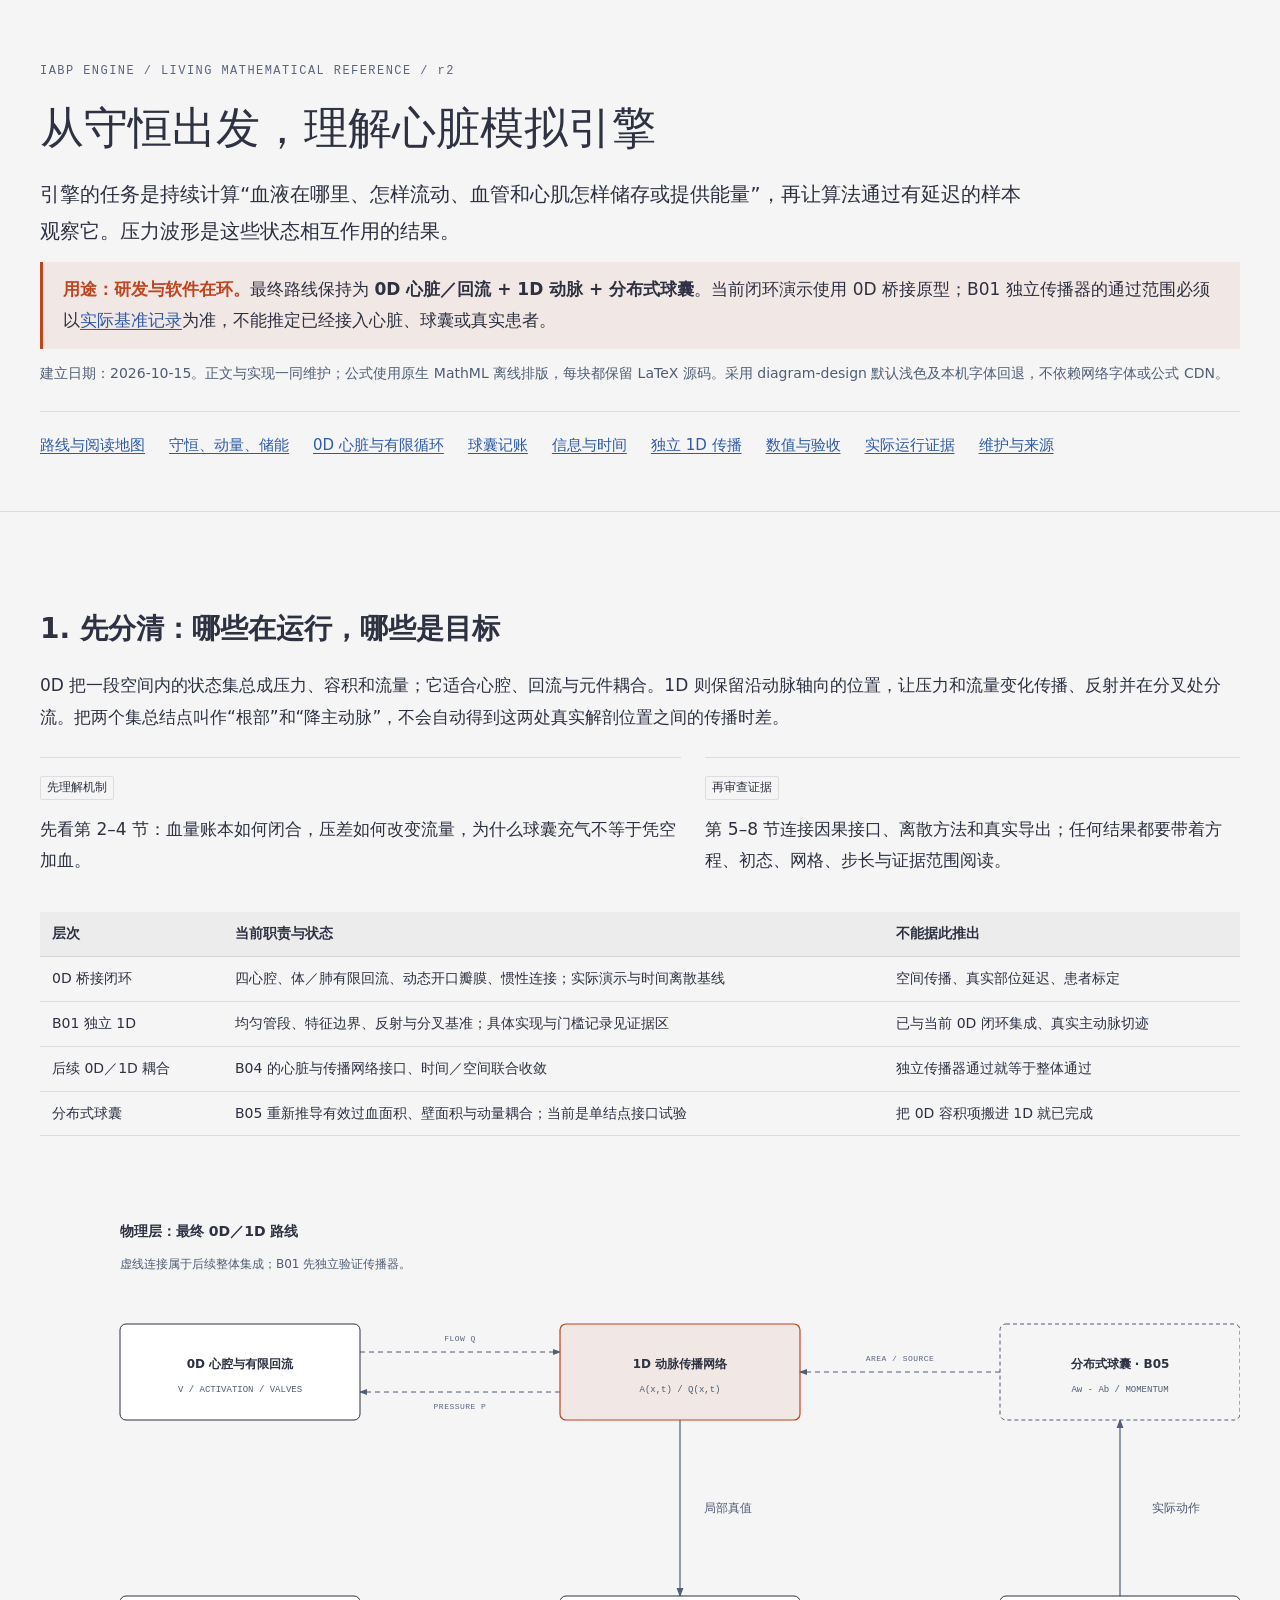
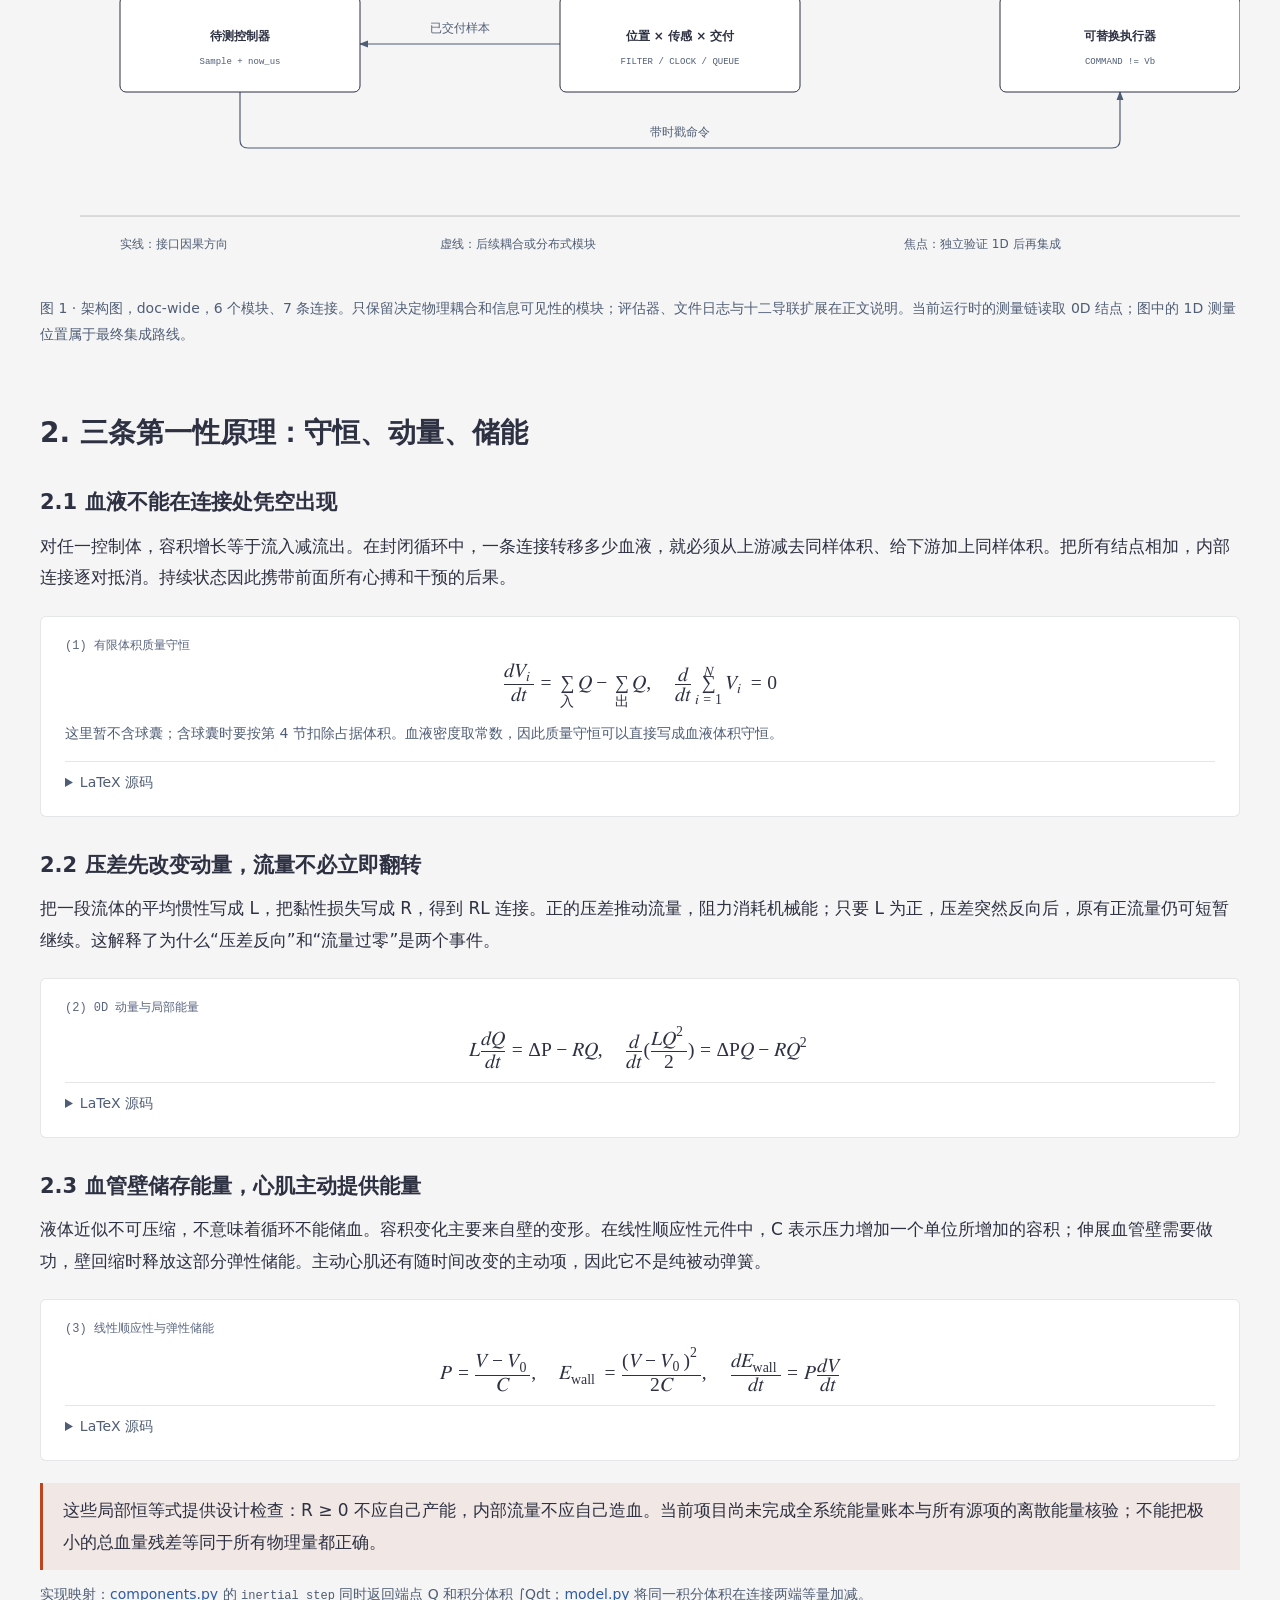
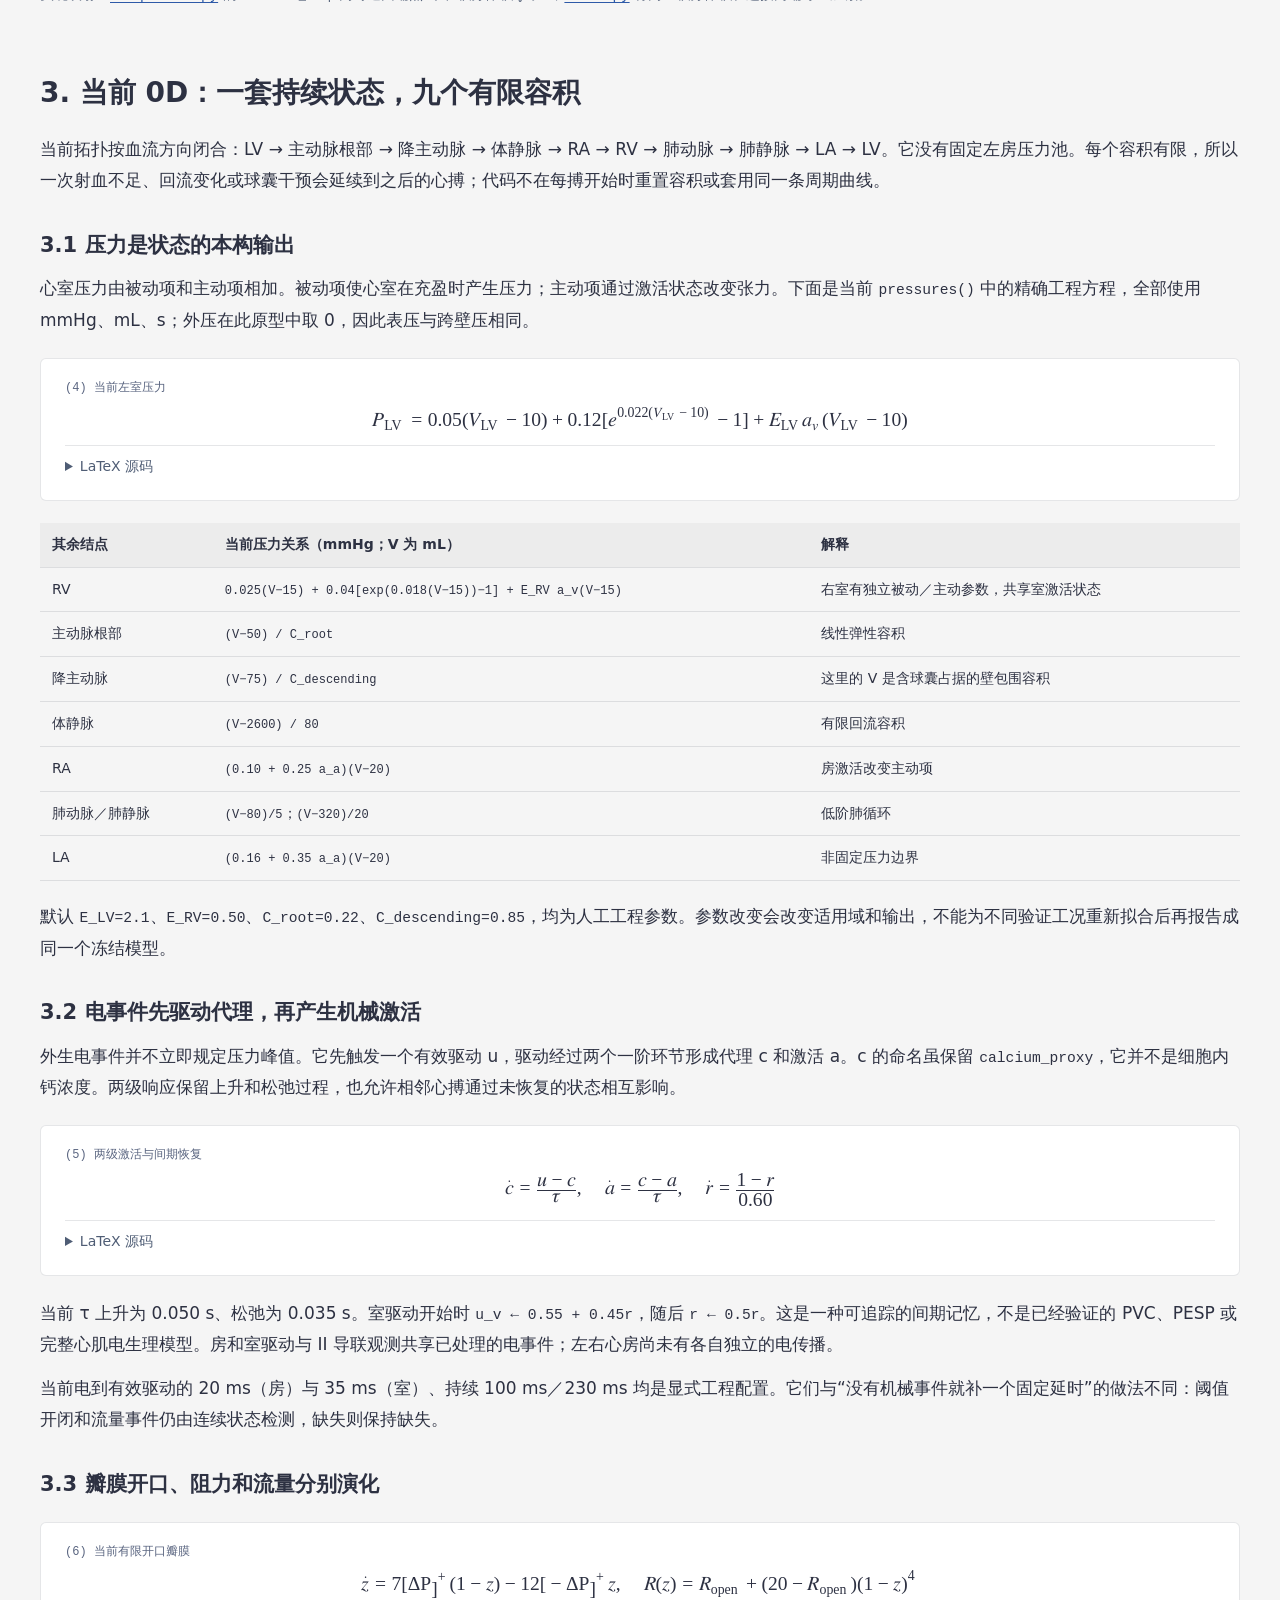
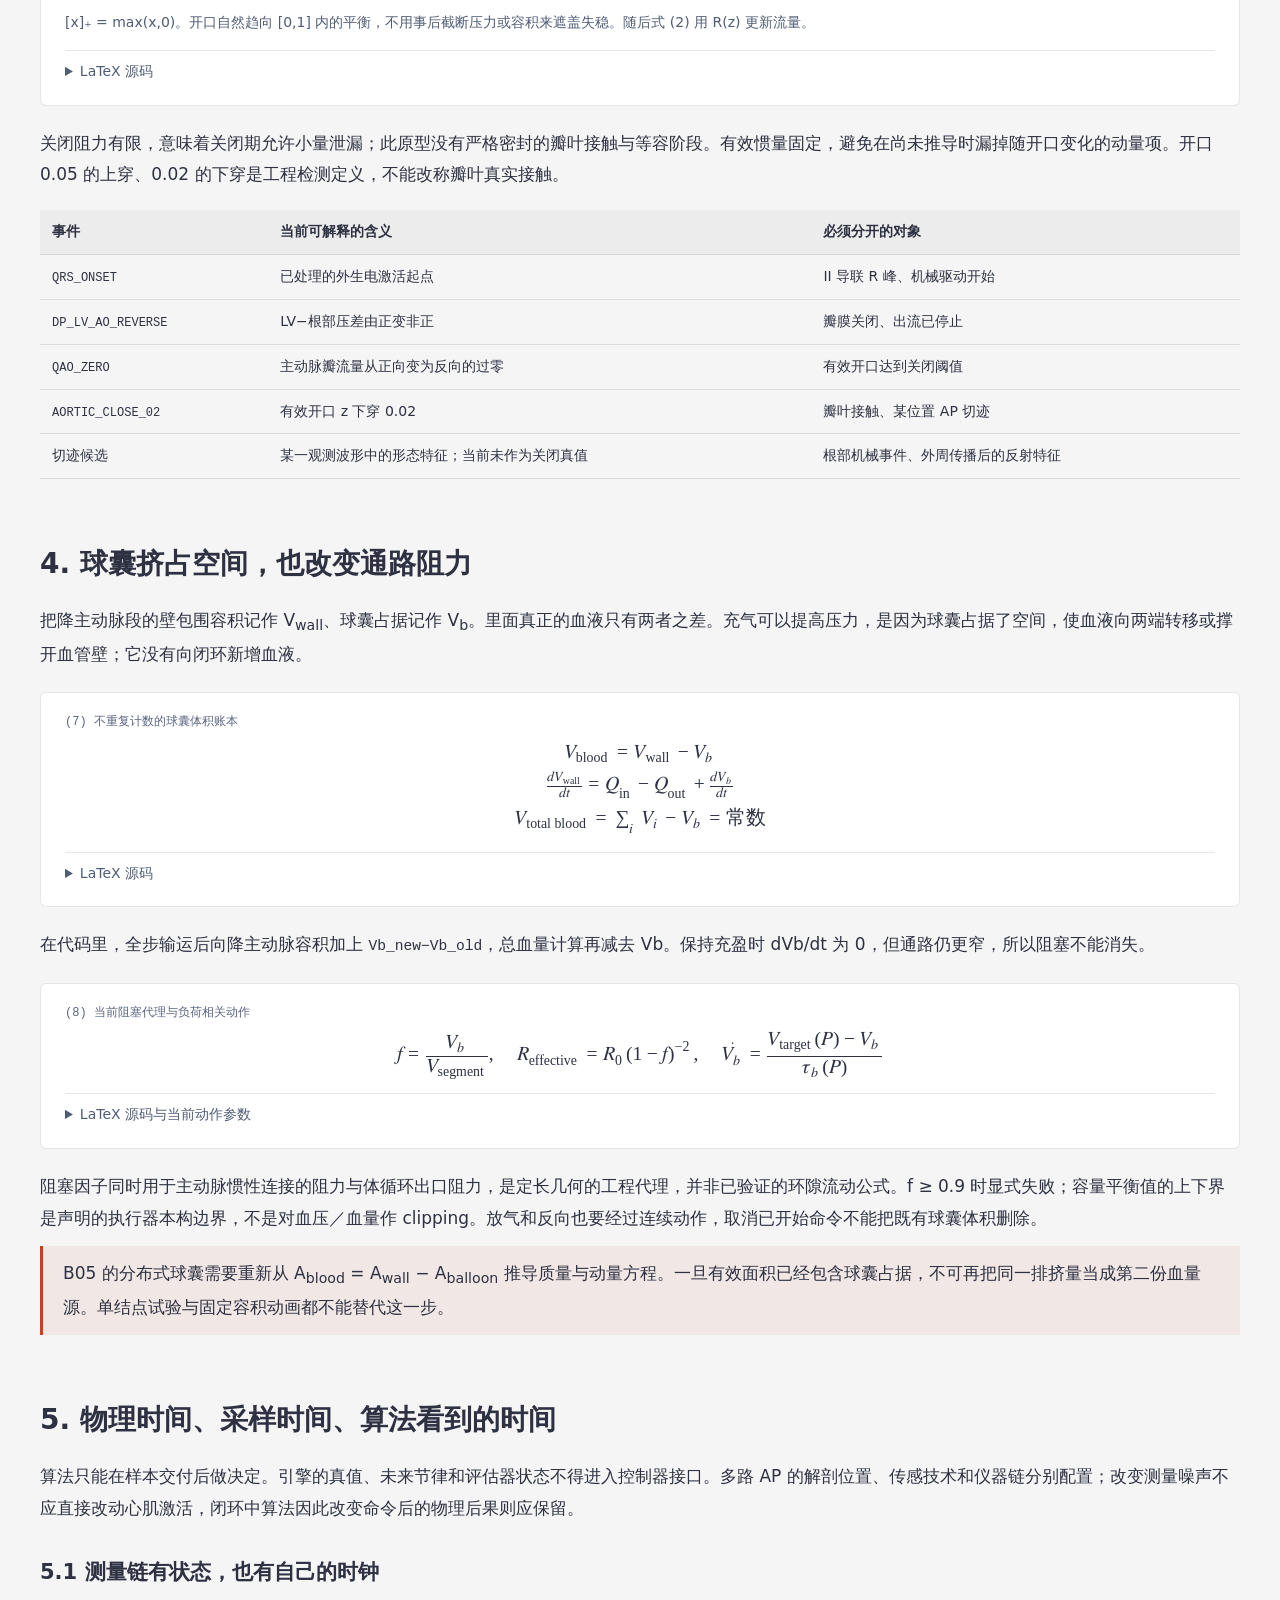
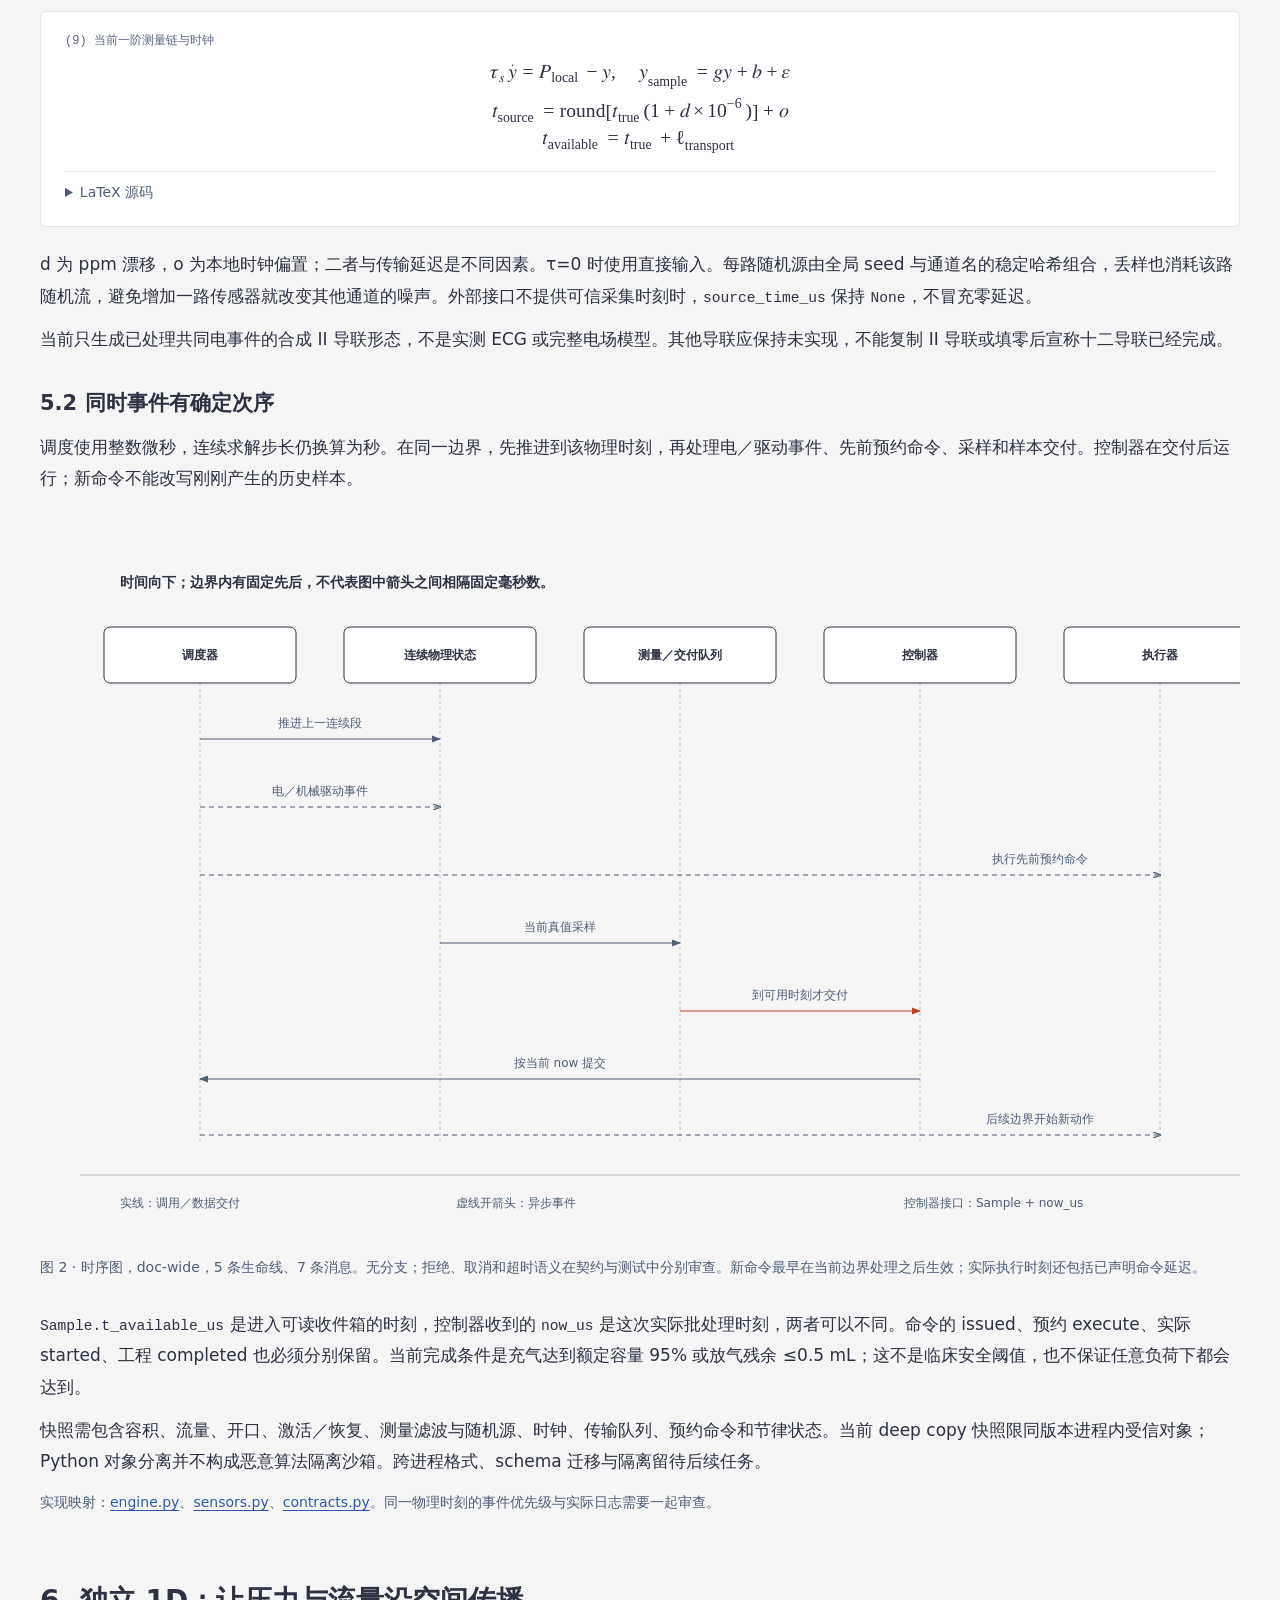
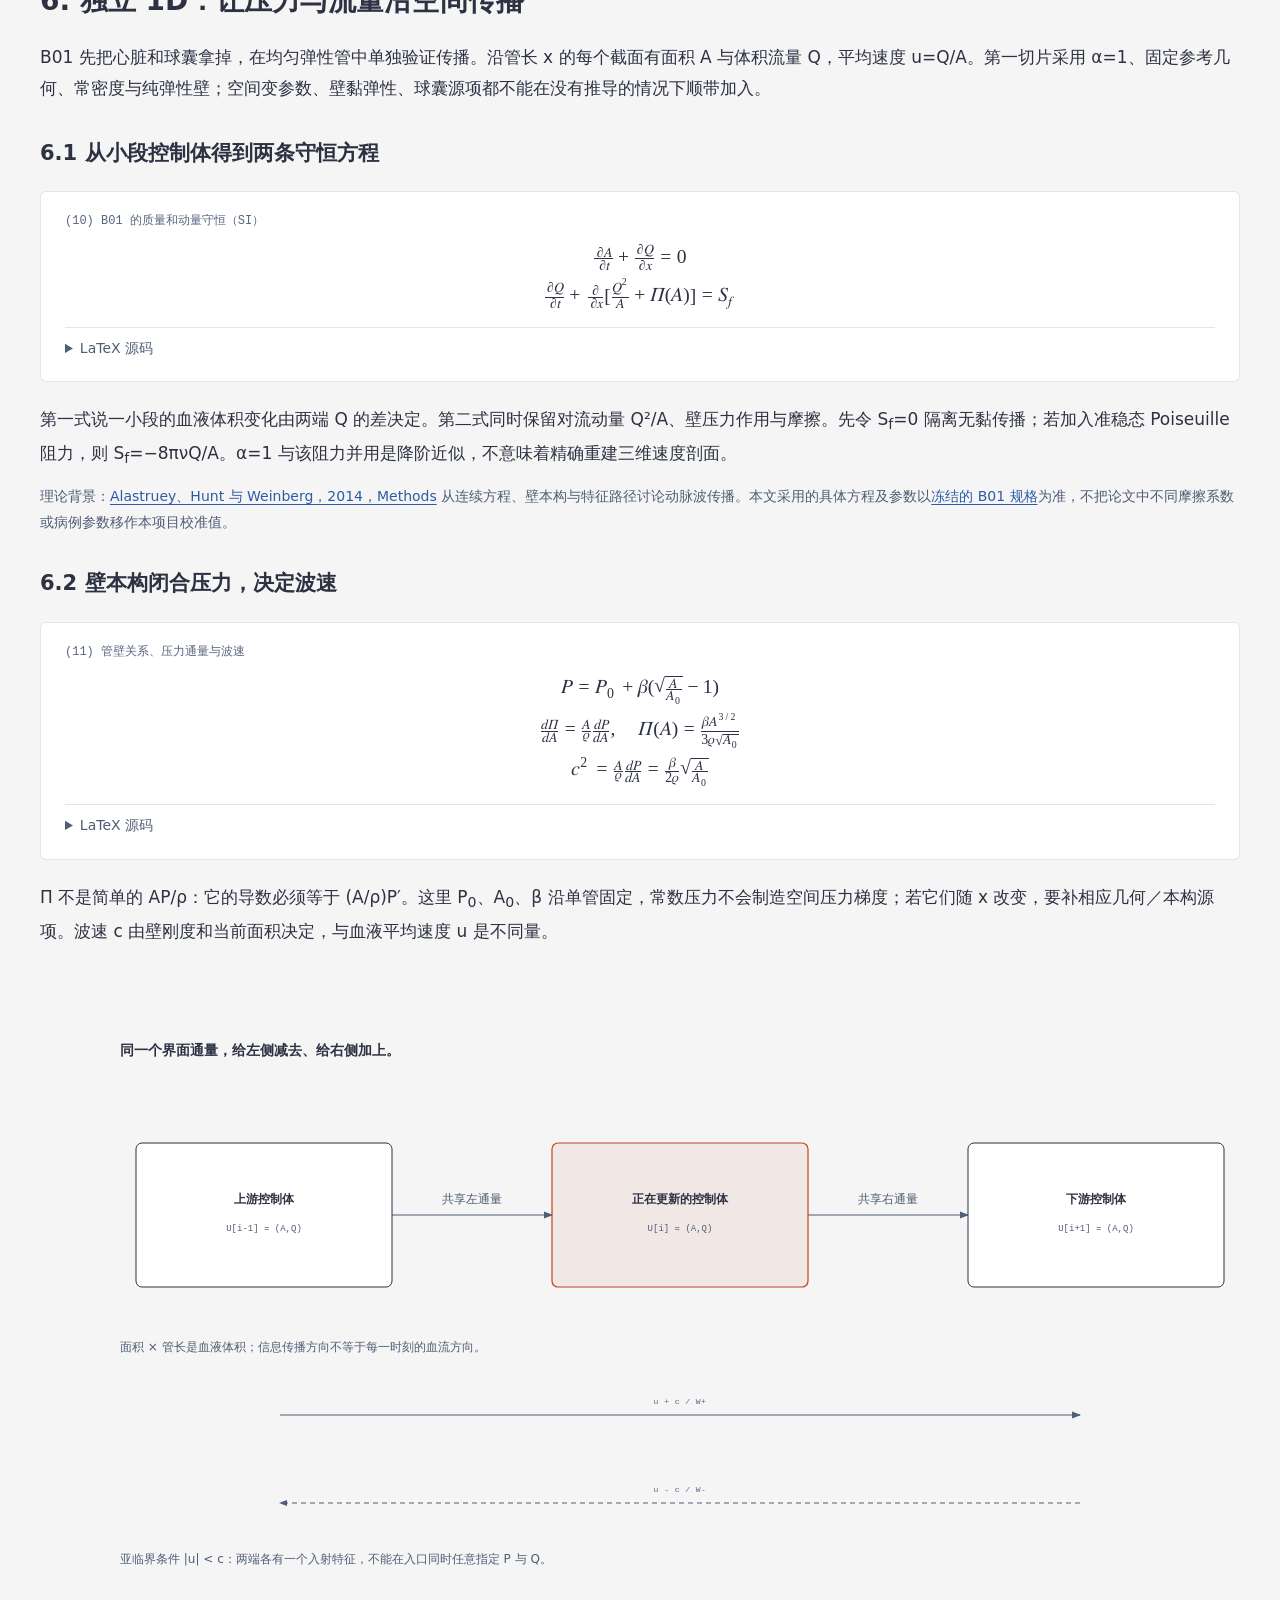
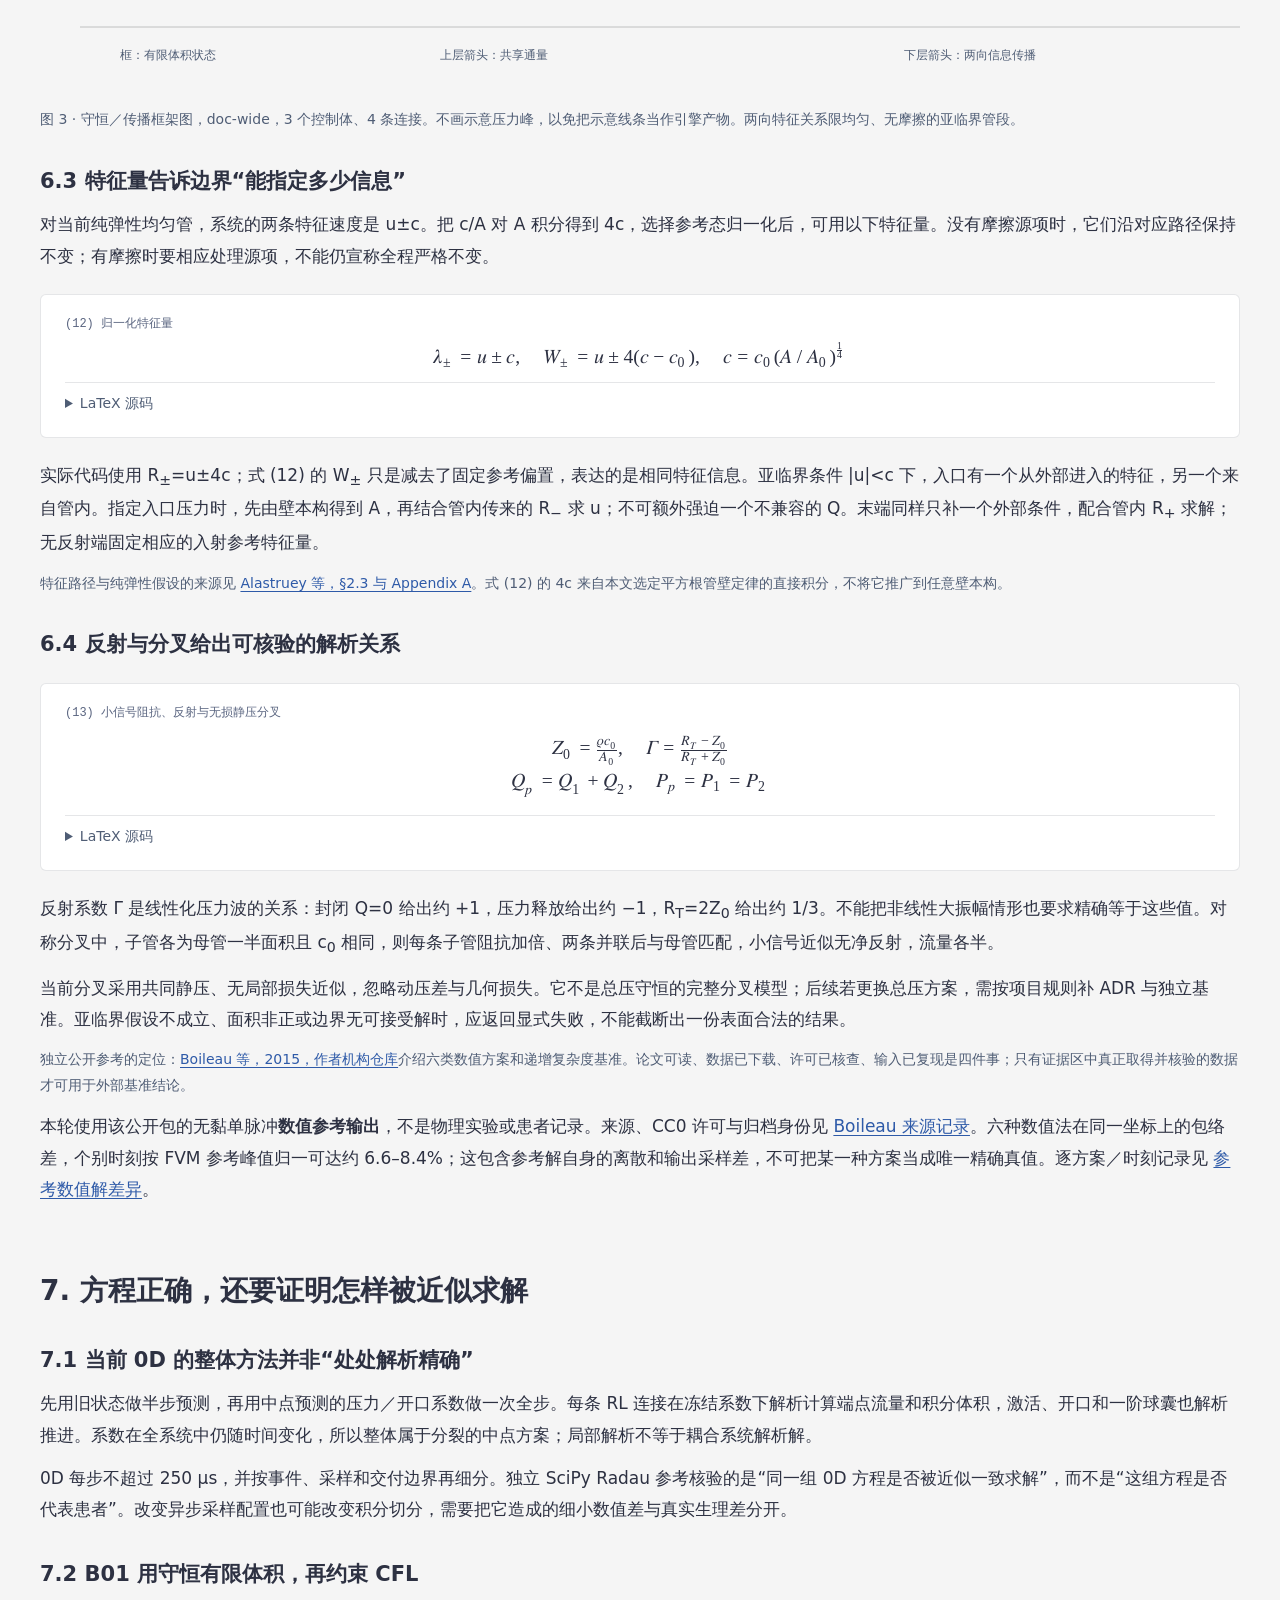
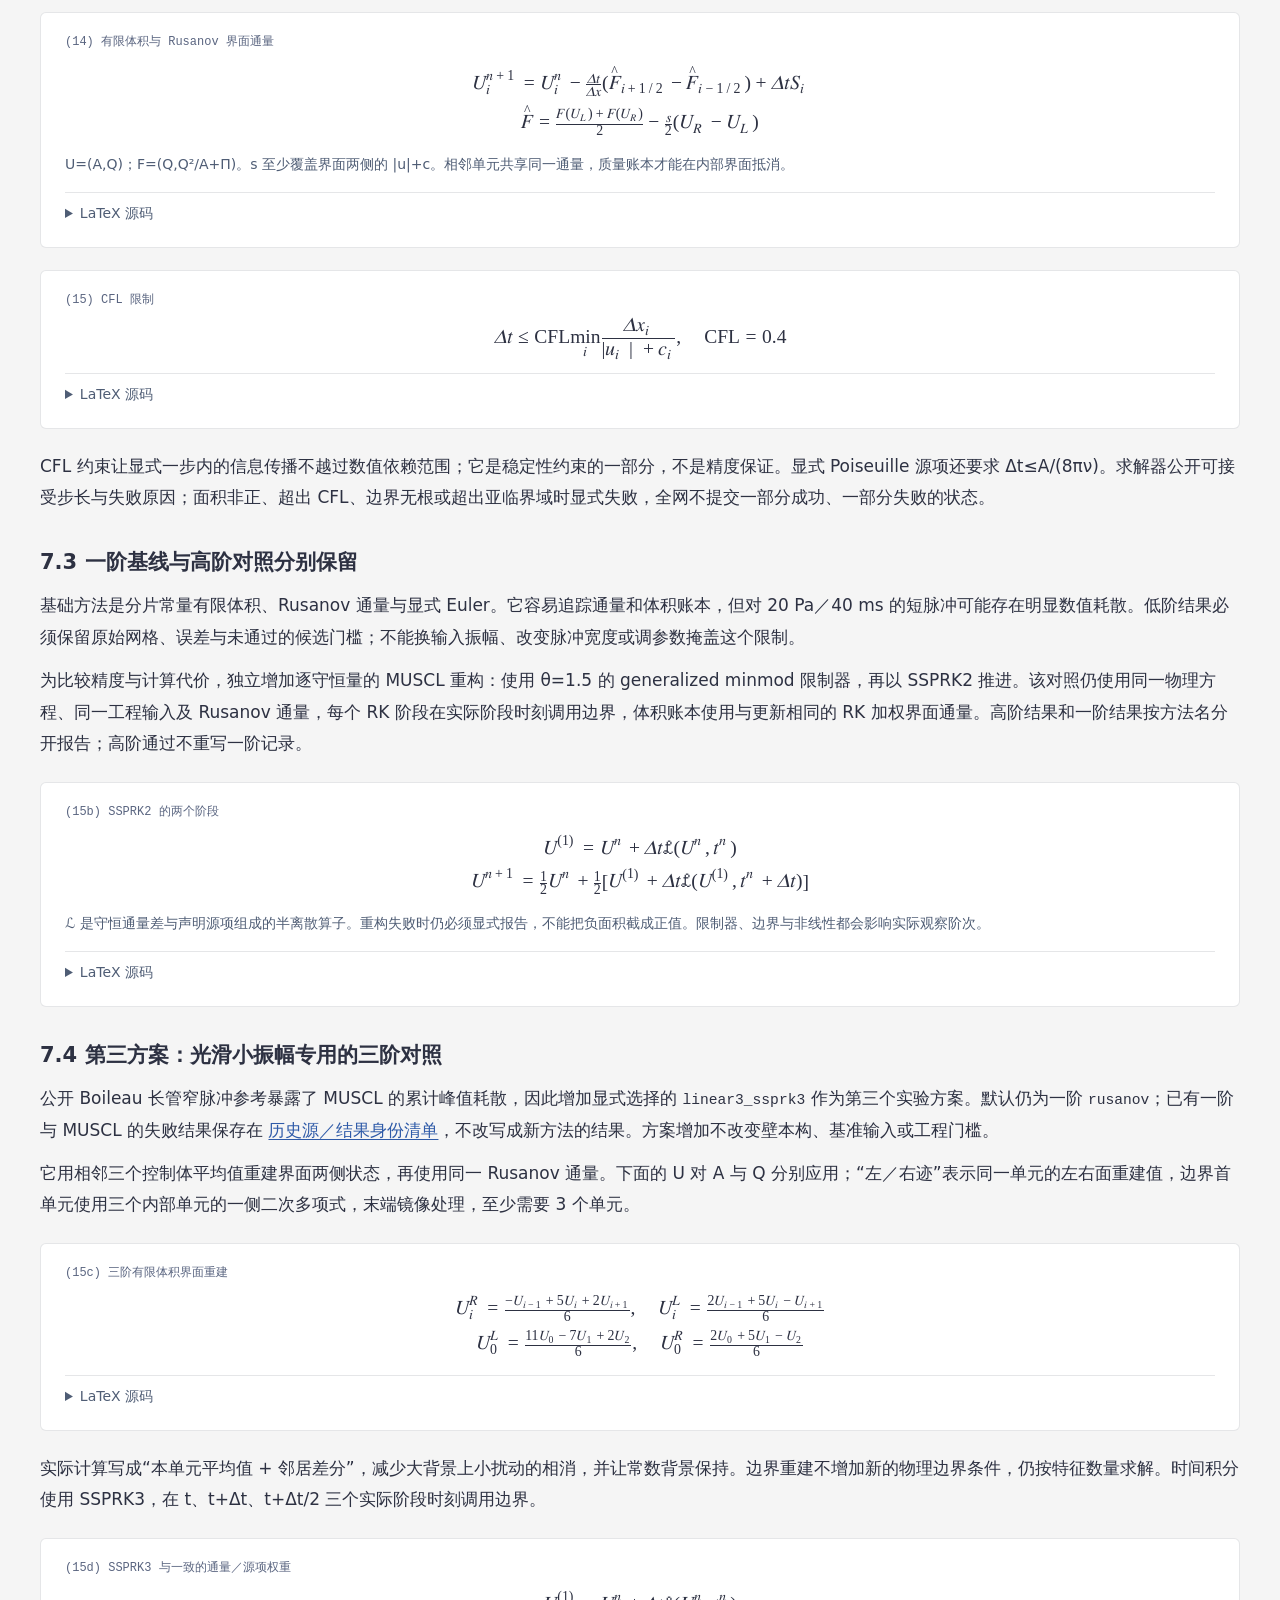
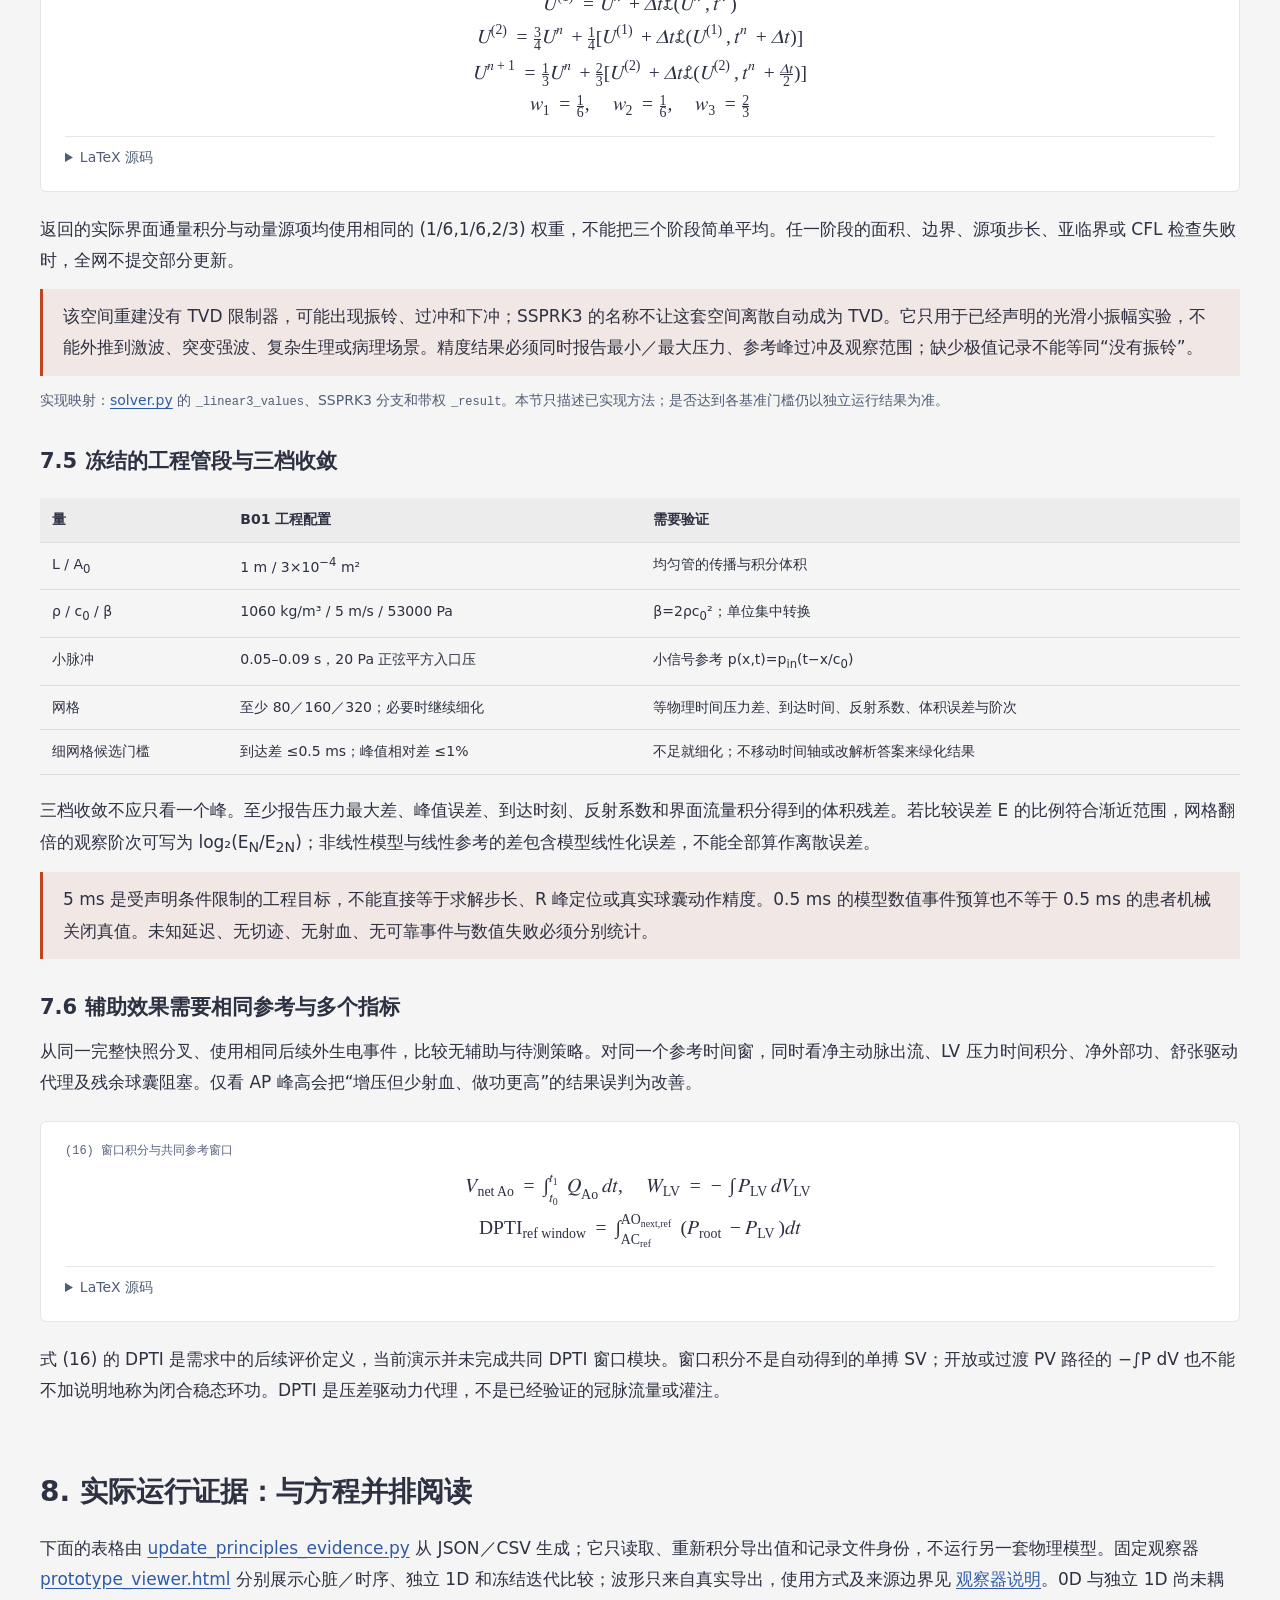
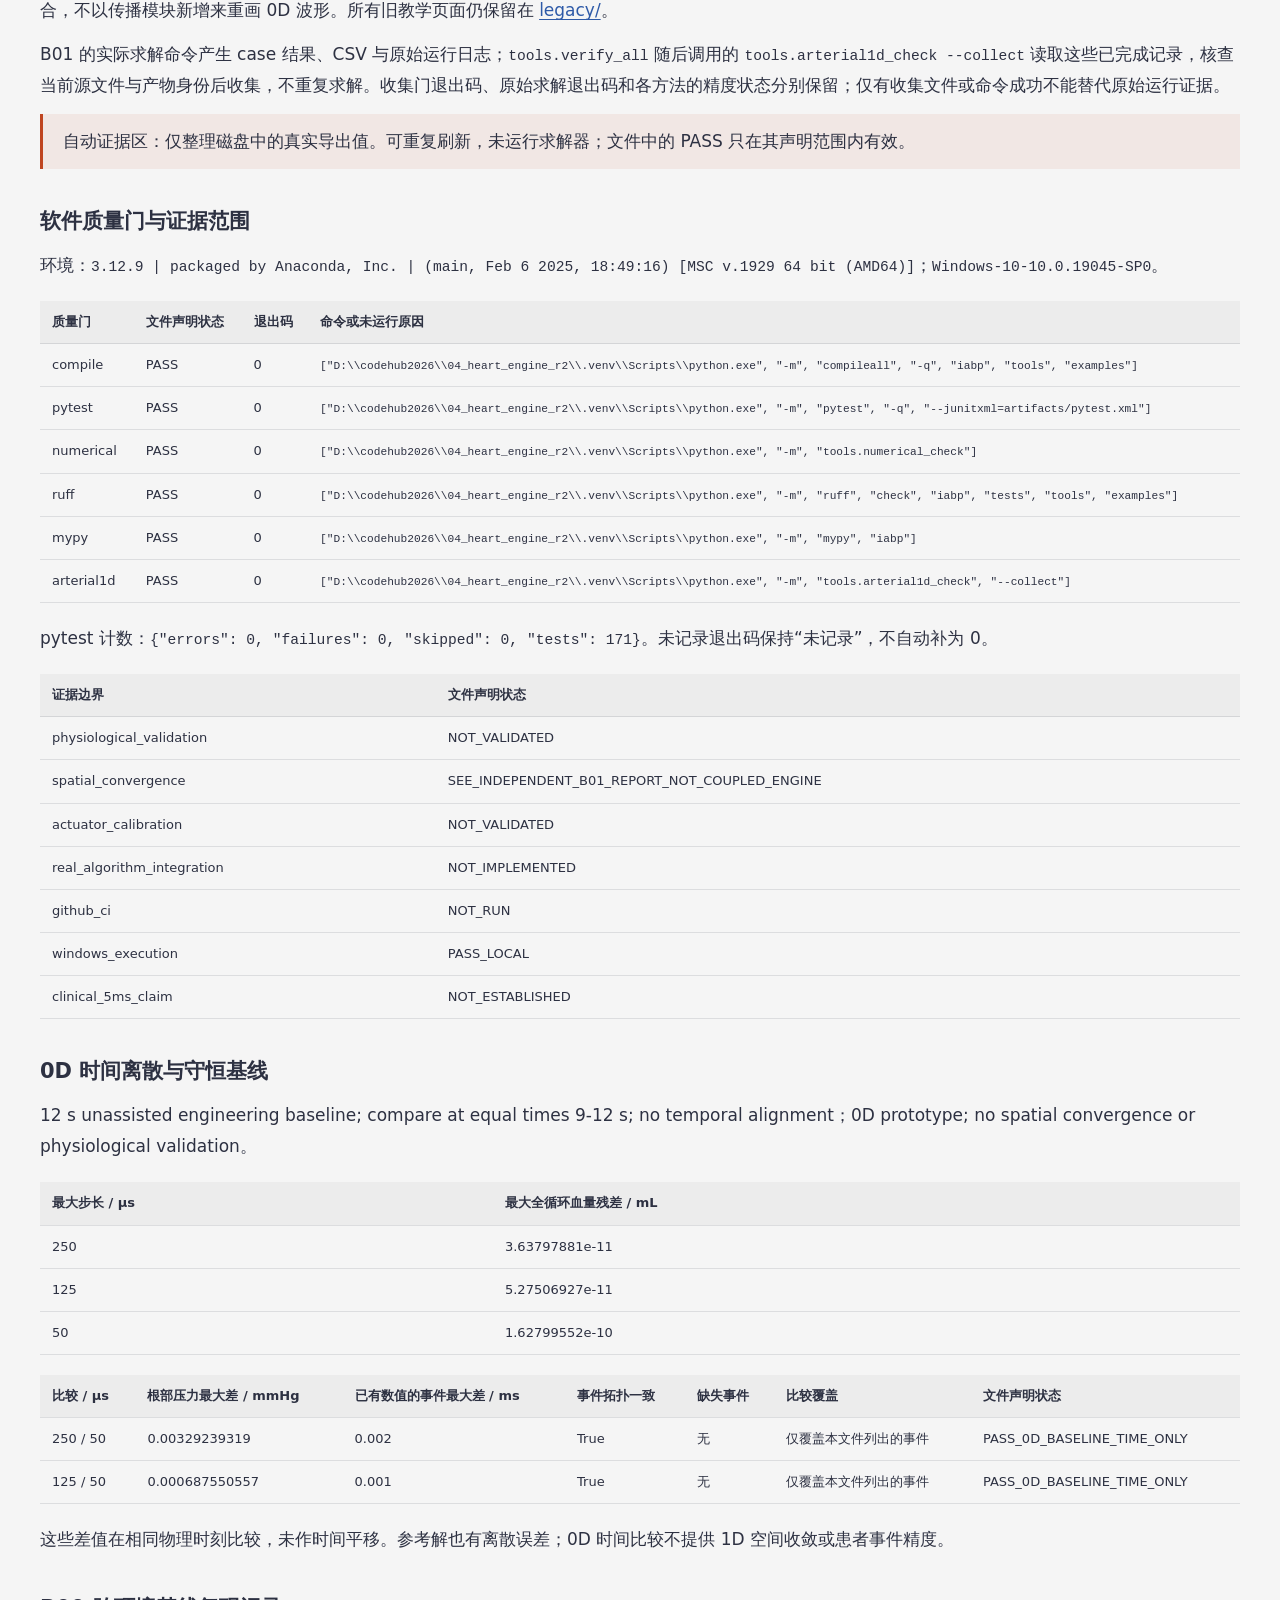
==== commit b2e52aeb: "feat: update fixed observer for heart, standalone 1D and frozen comparisons Replace per-run UI gener" ====
--- a/docs/MATHEMATICAL_PRINCIPLES.html
+++ b/docs/MATHEMATICAL_PRINCIPLES.html
@@ -277,13 +277,13 @@
 
 <section id="evidence">
 <h2>8. 实际运行证据：与方程并排阅读</h2>
-<p>下面的表格由 <a href="../tools/update_principles_evidence.py">update_principles_evidence.py</a> 从 JSON／CSV 生成；它只读取、重新积分导出值和记录文件身份，不运行另一套物理模型。完整波形、事件与交互查看 <a href="../artifacts/demo/prototype_viewer.html">prototype_viewer.html</a>。所有旧教学页面仍保留在 <a href="../legacy/">legacy/</a>。</p>
+<p>下面的表格由 <a href="../tools/update_principles_evidence.py">update_principles_evidence.py</a> 从 JSON／CSV 生成；它只读取、重新积分导出值和记录文件身份，不运行另一套物理模型。固定观察器 <a href="../artifacts/demo/prototype_viewer.html">prototype_viewer.html</a> 分别展示心脏／时序、独立 1D 和冻结迭代比较；波形只来自真实导出，使用方式及来源边界见 <a href="viewer/README.md">观察器说明</a>。0D 与独立 1D 尚未耦合，不以传播模块新增来重画 0D 波形。所有旧教学页面仍保留在 <a href="../legacy/">legacy/</a>。</p>
 <p>B01 的实际求解命令产生 case 结果、CSV 与原始运行日志；<code>tools.verify_all</code> 随后调用的 <code>tools.arterial1d_check --collect</code> 读取这些已完成记录，核查当前源文件与产物身份后收集，不重复求解。收集门退出码、原始求解退出码和各方法的精度状态分别保留；仅有收集文件或命令成功不能替代原始运行证据。</p>
 <!-- PRINCIPLES_EVIDENCE_START -->
 <div class="evidence-generated">
 <p class="record-scope">自动证据区：仅整理磁盘中的真实导出值。可重复刷新，未运行求解器；文件中的 PASS 只在其声明范围内有效。</p>
 <h3>软件质量门与证据范围</h3>
-<p>环境：<code>3.12.9 | packaged by Anaconda, Inc. | (main, Feb  6 2025, 18:49:16) [MSC v.1929 64 bit (AMD64)]</code>；<code>Windows-10-10.0.19045-SP0</code>。</p><div class="table-scroll"><table><thead><tr><th scope="col">质量门</th><th scope="col">文件声明状态</th><th scope="col">退出码</th><th scope="col">命令或未运行原因</th></tr></thead><tbody><tr><td>compile</td><td>PASS</td><td>0</td><td><code>[&quot;D:\\codehub2026\\04_heart_engine_r2\\.venv\\Scripts\\python.exe&quot;, &quot;-m&quot;, &quot;compileall&quot;, &quot;-q&quot;, &quot;iabp&quot;, &quot;tools&quot;, &quot;examples&quot;]</code></td></tr><tr><td>pytest</td><td>PASS</td><td>0</td><td><code>[&quot;D:\\codehub2026\\04_heart_engine_r2\\.venv\\Scripts\\python.exe&quot;, &quot;-m&quot;, &quot;pytest&quot;, &quot;-q&quot;, &quot;--junitxml=artifacts/pytest.xml&quot;]</code></td></tr><tr><td>numerical</td><td>PASS</td><td>0</td><td><code>[&quot;D:\\codehub2026\\04_heart_engine_r2\\.venv\\Scripts\\python.exe&quot;, &quot;-m&quot;, &quot;tools.numerical_check&quot;]</code></td></tr><tr><td>ruff</td><td>PASS</td><td>0</td><td><code>[&quot;D:\\codehub2026\\04_heart_engine_r2\\.venv\\Scripts\\python.exe&quot;, &quot;-m&quot;, &quot;ruff&quot;, &quot;check&quot;, &quot;iabp&quot;, &quot;tests&quot;, &quot;tools&quot;, &quot;examples&quot;]</code></td></tr><tr><td>mypy</td><td>PASS</td><td>0</td><td><code>[&quot;D:\\codehub2026\\04_heart_engine_r2\\.venv\\Scripts\\python.exe&quot;, &quot;-m&quot;, &quot;mypy&quot;, &quot;iabp&quot;]</code></td></tr><tr><td>arterial1d</td><td>PASS</td><td>0</td><td><code>[&quot;D:\\codehub2026\\04_heart_engine_r2\\.venv\\Scripts\\python.exe&quot;, &quot;-m&quot;, &quot;tools.arterial1d_check&quot;, &quot;--collect&quot;]</code></td></tr></tbody></table></div><p>pytest 计数：<code>{&quot;errors&quot;: 0, &quot;failures&quot;: 0, &quot;skipped&quot;: 0, &quot;tests&quot;: 121}</code>。未记录退出码保持“未记录”，不自动补为 0。</p><div class="table-scroll"><table><thead><tr><th scope="col">证据边界</th><th scope="col">文件声明状态</th></tr></thead><tbody><tr><td>physiological_validation</td><td>NOT_VALIDATED</td></tr><tr><td>spatial_convergence</td><td>SEE_INDEPENDENT_B01_REPORT_NOT_COUPLED_ENGINE</td></tr><tr><td>actuator_calibration</td><td>NOT_VALIDATED</td></tr><tr><td>real_algorithm_integration</td><td>NOT_IMPLEMENTED</td></tr><tr><td>github_ci</td><td>NOT_RUN</td></tr><tr><td>windows_execution</td><td>PASS_LOCAL</td></tr><tr><td>clinical_5ms_claim</td><td>NOT_ESTABLISHED</td></tr></tbody></table></div><h3>0D 时间离散与守恒基线</h3>
+<p>环境：<code>3.12.9 | packaged by Anaconda, Inc. | (main, Feb  6 2025, 18:49:16) [MSC v.1929 64 bit (AMD64)]</code>；<code>Windows-10-10.0.19045-SP0</code>。</p><div class="table-scroll"><table><thead><tr><th scope="col">质量门</th><th scope="col">文件声明状态</th><th scope="col">退出码</th><th scope="col">命令或未运行原因</th></tr></thead><tbody><tr><td>compile</td><td>PASS</td><td>0</td><td><code>[&quot;D:\\codehub2026\\04_heart_engine_r2\\.venv\\Scripts\\python.exe&quot;, &quot;-m&quot;, &quot;compileall&quot;, &quot;-q&quot;, &quot;iabp&quot;, &quot;tools&quot;, &quot;examples&quot;]</code></td></tr><tr><td>pytest</td><td>PASS</td><td>0</td><td><code>[&quot;D:\\codehub2026\\04_heart_engine_r2\\.venv\\Scripts\\python.exe&quot;, &quot;-m&quot;, &quot;pytest&quot;, &quot;-q&quot;, &quot;--junitxml=artifacts/pytest.xml&quot;]</code></td></tr><tr><td>numerical</td><td>PASS</td><td>0</td><td><code>[&quot;D:\\codehub2026\\04_heart_engine_r2\\.venv\\Scripts\\python.exe&quot;, &quot;-m&quot;, &quot;tools.numerical_check&quot;]</code></td></tr><tr><td>ruff</td><td>PASS</td><td>0</td><td><code>[&quot;D:\\codehub2026\\04_heart_engine_r2\\.venv\\Scripts\\python.exe&quot;, &quot;-m&quot;, &quot;ruff&quot;, &quot;check&quot;, &quot;iabp&quot;, &quot;tests&quot;, &quot;tools&quot;, &quot;examples&quot;]</code></td></tr><tr><td>mypy</td><td>PASS</td><td>0</td><td><code>[&quot;D:\\codehub2026\\04_heart_engine_r2\\.venv\\Scripts\\python.exe&quot;, &quot;-m&quot;, &quot;mypy&quot;, &quot;iabp&quot;]</code></td></tr><tr><td>arterial1d</td><td>PASS</td><td>0</td><td><code>[&quot;D:\\codehub2026\\04_heart_engine_r2\\.venv\\Scripts\\python.exe&quot;, &quot;-m&quot;, &quot;tools.arterial1d_check&quot;, &quot;--collect&quot;]</code></td></tr></tbody></table></div><p>pytest 计数：<code>{&quot;errors&quot;: 0, &quot;failures&quot;: 0, &quot;skipped&quot;: 0, &quot;tests&quot;: 171}</code>。未记录退出码保持“未记录”，不自动补为 0。</p><div class="table-scroll"><table><thead><tr><th scope="col">证据边界</th><th scope="col">文件声明状态</th></tr></thead><tbody><tr><td>physiological_validation</td><td>NOT_VALIDATED</td></tr><tr><td>spatial_convergence</td><td>SEE_INDEPENDENT_B01_REPORT_NOT_COUPLED_ENGINE</td></tr><tr><td>actuator_calibration</td><td>NOT_VALIDATED</td></tr><tr><td>real_algorithm_integration</td><td>NOT_IMPLEMENTED</td></tr><tr><td>github_ci</td><td>NOT_RUN</td></tr><tr><td>windows_execution</td><td>PASS_LOCAL</td></tr><tr><td>clinical_5ms_claim</td><td>NOT_ESTABLISHED</td></tr></tbody></table></div><h3>0D 时间离散与守恒基线</h3>
 <p>12 s unassisted engineering baseline; compare at equal times 9-12 s; no temporal alignment；0D prototype; no spatial convergence or physiological validation。</p><div class="table-scroll"><table><thead><tr><th scope="col">最大步长 / μs</th><th scope="col">最大全循环血量残差 / mL</th></tr></thead><tbody><tr><td>250</td><td>3.63797881e-11</td></tr><tr><td>125</td><td>5.27506927e-11</td></tr><tr><td>50</td><td>1.62799552e-10</td></tr></tbody></table></div><div class="table-scroll"><table><thead><tr><th scope="col">比较 / μs</th><th scope="col">根部压力最大差 / mmHg</th><th scope="col">已有数值的事件最大差 / ms</th><th scope="col">事件拓扑一致</th><th scope="col">缺失事件</th><th scope="col">比较覆盖</th><th scope="col">文件声明状态</th></tr></thead><tbody><tr><td>250 / 50</td><td>0.00329239319</td><td>0.002</td><td>True</td><td>无</td><td>仅覆盖本文件列出的事件</td><td>PASS_0D_BASELINE_TIME_ONLY</td></tr><tr><td>125 / 50</td><td>0.000687550557</td><td>0.001</td><td>True</td><td>无</td><td>仅覆盖本文件列出的事件</td><td>PASS_0D_BASELINE_TIME_ONLY</td></tr></tbody></table></div><p>这些差值在相同物理时刻比较，未作时间平移。参考解也有离散误差；0D 时间比较不提供 1D 空间收敛或患者事件精度。</p><h3>B00 跨环境基线复现记录</h3><p>记录来源：<a href="../artifacts/b00/baseline_comparison.json">artifacts/b00/baseline_comparison.json</a>。以下是原文件声明，存在文件不代表通过验收。</p><details><summary>展开原始 JSON 记录</summary><pre>{
   &quot;schema&quot;: &quot;iabp-b00-reproduction/v1&quot;,
   &quot;scope&quot;: &quot;Frozen B00 before B01; software/numerical reproduction only&quot;,
@@ -2029,7 +2029,7 @@
  </defs>
 </svg></div><figcaption>图 4 · 两份真实 truth CSV 的根部压力，全量样本直线连接，未平移、平滑、重新求解或拟合。两曲线使用同一时间轴与压力轴。峰压变化须与上表出流／做功一起阅读。使用 Matplotlib 3.10.5 生成；<a href="../docs/principles_assets/demo_root_pressure.svg">独立 SVG</a> · <a href="../docs/principles_assets/demo_root_pressure_provenance.json">绘图来源与哈希</a>。</figcaption></figure><h3>本次刷新读取的文件身份</h3>
 <p>哈希说明“读到了哪一份文件”，不证明这些文件本身正确，也不把读取时的代码自动当作历史产物的构建代码。缺失路径保留 NOT_FOUND。</p>
-<div class="table-scroll"><table><thead><tr><th scope="col">读取来源（相对于仓库）</th><th scope="col">字节数</th><th scope="col">SHA-256</th></tr></thead><tbody><tr><td><a href="../artifacts/verification_summary.json">artifacts/verification_summary.json</a></td><td>6600</td><td><code class="hash">5d62a7489ff934ba075d5bc0e958a6b8fbfc5e31112cb9d44db15e44e1a78c7a</code></td></tr><tr><td><a href="../artifacts/numerical_check.json">artifacts/numerical_check.json</a></td><td>1861</td><td><code class="hash">e6348aee3c46eb3a785eef3508b36e42115e34b91c0292e8956d97b6965b8907</code></td></tr><tr><td><a href="../artifacts/b00/baseline_comparison.json">artifacts/b00/baseline_comparison.json</a></td><td>8302</td><td><code class="hash">2bf02feb0a58bb36544a856e0b20ffbc77a588e2cafa0f30c363059f68f1d057</code></td></tr><tr><td><a href="../artifacts/arterial1d/benchmark_summary.json">artifacts/arterial1d/benchmark_summary.json</a></td><td>133046</td><td><code class="hash">d268710c530a2270054c1da457c37d37a49f63b9d0167b6f66cee9f3df308f42</code></td></tr><tr><td><a href="../artifacts/arterial1d/benchmark_matched.json">artifacts/arterial1d/benchmark_matched.json</a></td><td>11970</td><td><code class="hash">5c10cf78b6e9b469a9ef2b511f188dc0b68ee88d76d40687e1d9c90f54db2669</code></td></tr><tr><td><a href="../artifacts/arterial1d/benchmark_reflections.json">artifacts/arterial1d/benchmark_reflections.json</a></td><td>31679</td><td><code class="hash">f2f47b20d2a24c0ded2a41d4f1c974c3758a74e494ef75782772f48a8681831d</code></td></tr><tr><td><a href="../artifacts/arterial1d/benchmark_junction.json">artifacts/arterial1d/benchmark_junction.json</a></td><td>11505</td><td><code class="hash">2ae2367feac40b10aa643a56f9ddf21a549e9b69894acd905e3e2d534180d9b5</code></td></tr><tr><td><a href="../artifacts/arterial1d/benchmark_boileau.json">artifacts/arterial1d/benchmark_boileau.json</a></td><td>14717</td><td><code class="hash">9918b800f80afa85e83cfd4cc048fa9c64141543b0b965c0ca4363cd06098aaa</code></td></tr><tr><td><a href="../artifacts/arterial1d/history/pre_linear3/manifest.json">artifacts/arterial1d/history/pre_linear3/manifest.json</a></td><td>11635</td><td><code class="hash">c18f484cfda9bfc9ad40addb99824bfc8dbb6967b5dfeb9f3220d94775b483de</code></td></tr><tr><td><a href="../artifacts/arterial1d/external/boileau2015/manifest.json">artifacts/arterial1d/external/boileau2015/manifest.json</a></td><td>7228</td><td><code class="hash">b82e078b04393ee9552a89d06a7599af5c60a80cc53cf9d327e25a0d3810c4d3</code></td></tr><tr><td><a href="../artifacts/arterial1d/external/boileau2015/reference_scheme_spread.json">artifacts/arterial1d/external/boileau2015/reference_scheme_spread.json</a></td><td>11064</td><td><code class="hash">a01c1c5015de0f9f90a677a869fc21b5725eea0894edc485287ee7ca8ba2d6f0</code></td></tr><tr><td><a href="../artifacts/demo/provenance.json">artifacts/demo/provenance.json</a></td><td>2942</td><td><code class="hash">12cb21f6d14c19edcd5b8650ce0f66aba13981c83cb7ce6404b1a6f546c934bd</code></td></tr><tr><td><a href="../artifacts/demo/baseline_truth.csv">artifacts/demo/baseline_truth.csv</a></td><td>2390656</td><td><code class="hash">1788f77e957175dbb7be3021a81af4b2e3cfb5e469518cb03a203a20bb8b866a</code></td></tr><tr><td><a href="../artifacts/demo/assisted_truth.csv">artifacts/demo/assisted_truth.csv</a></td><td>2439230</td><td><code class="hash">24ab4f5cb0d6b31956aa186c9d3580e4baed93926f0f31f005251e765f01cce0</code></td></tr><tr><td><a href="../artifacts/demo/prototype_viewer.html">artifacts/demo/prototype_viewer.html</a></td><td>634160</td><td><code class="hash">cbf868b96e61fcdd4722a7c83b59d50b718f027ce3dce351cbb774249ac24635</code></td></tr><tr><td><a href="../docs/principles_assets/demo_root_pressure.svg">docs/principles_assets/demo_root_pressure.svg</a></td><td>28593</td><td><code class="hash">37c3005bf732c81cad4f53357fe30b8f53dedf0fccd6b7ca72f325d4d1001190</code></td></tr><tr><td><a href="../docs/principles_assets/demo_root_pressure_provenance.json">docs/principles_assets/demo_root_pressure_provenance.json</a></td><td>786</td><td><code class="hash">3226ce55898918c28755c0cc5d1c4a259745e411ad9f440f264b3976da99fa34</code></td></tr><tr><td><a href="../docs/principles_assets/render_demo_pressure.py">docs/principles_assets/render_demo_pressure.py</a></td><td>4272</td><td><code class="hash">2398d4c7cd6a4046c11308f407ce0d43f4e0829b6550535c355921e5df4730bc</code></td></tr><tr><td><a href="../iabp/model.py">iabp/model.py</a></td><td>9006</td><td><code class="hash">08aa745151b3d9ba142de79718ce15ab6bfb48938a84b21ad34858153699cb3f</code></td></tr><tr><td><a href="../iabp/components.py">iabp/components.py</a></td><td>2644</td><td><code class="hash">9893009e3b02b3c62e07783ce7d73ea02724d1f063ff8a30a572da635d9b07a5</code></td></tr><tr><td><a href="../iabp/engine.py">iabp/engine.py</a></td><td>12706</td><td><code class="hash">471dea2658cc5b4d5c0abc8dcf781a6934c293fcacc13eb92a3cf5ef4ad26608</code></td></tr><tr><td><a href="../iabp/sensors.py">iabp/sensors.py</a></td><td>3786</td><td><code class="hash">a6eb956da8d30ccf9b01abc6259209de355ded2a62c267f33b2f589fbdb9c009</code></td></tr><tr><td><a href="../docs/tasks/B01_SPEC.md">docs/tasks/B01_SPEC.md</a></td><td>3333</td><td><code class="hash">1a8534643758055f6b4be45a6e7d9194179111b9be5899d30ed4279a49ec9f26</code></td></tr><tr><td><a href="../tools/update_principles_evidence.py">tools/update_principles_evidence.py</a></td><td>27168</td><td><code class="hash">3b66f9e640b5c9ad9499aad17d0bbe6cb6ea06dc23566106db2bf38c9b0b7dc7</code></td></tr><tr><td><a href="../tools/arterial1d_check.py">tools/arterial1d_check.py</a></td><td>57443</td><td><code class="hash">a60fa6d721fc9bc63af9c2ff18917a7fc46df68c92bcb472c8cb41a474f0e635</code></td></tr><tr><td><a href="../tools/verify_all.py">tools/verify_all.py</a></td><td>5318</td><td><code class="hash">ad090d1a5d5161669b87408cf46aafb610c41e03849ed8272c18be4e91ac64e6</code></td></tr><tr><td><a href="../artifacts/arterial1d/benchmark_linear3_matched.json">artifacts/arterial1d/benchmark_linear3_matched.json</a></td><td>13292</td><td><code class="hash">d66e4dcaa23bc898ec23e0b773ceba561473be9ff21d5d9fc3603b146dbd6ce8</code></td></tr><tr><td><a href="../artifacts/arterial1d/run_logs/linear3_matched_bab289e7db74.log">artifacts/arterial1d/run_logs/linear3_matched_bab289e7db74.log</a></td><td>844</td><td><code class="hash">2990215cda8702090c234026fdca684cf3f4be1b7d04e43c19cc03c2a4d7e7fc</code></td></tr><tr><td><a href="../artifacts/arterial1d/run_logs/reflections_db0434b97af3.log">artifacts/arterial1d/run_logs/reflections_db0434b97af3.log</a></td><td>1736</td><td><code class="hash">c5995bc1246e6bbfd4946c8641a8379e86c94fbb92f27ebc2a0ec5e5c057a413</code></td></tr><tr><td><a href="../artifacts/arterial1d/run_logs/junction_420d5e7d6de4.log">artifacts/arterial1d/run_logs/junction_420d5e7d6de4.log</a></td><td>767</td><td><code class="hash">510a60f1c6d7be061b2c78cebdd8e8f793768ead2a5875f2d7950705f38fb2f1</code></td></tr><tr><td><a href="../artifacts/arterial1d/benchmark_linear3_boileau.json">artifacts/arterial1d/benchmark_linear3_boileau.json</a></td><td>53108</td><td><code class="hash">f38279c03d07101b8ff324a6b0f7e98d405943260f7a8832597571973f377072</code></td></tr><tr><td><a href="../artifacts/arterial1d/run_logs/linear3_boileau_520c16c2fb67.log">artifacts/arterial1d/run_logs/linear3_boileau_520c16c2fb67.log</a></td><td>2844</td><td><code class="hash">3c220939591562fcd1fe7e985d308734e2a0e93a5a03ae0ab2f34474c429e2f4</code></td></tr><tr><td><a href="../iabp/arterial1d/__init__.py">iabp/arterial1d/__init__.py</a></td><td>1051</td><td><code class="hash">793796aa44e076d7450f860a96da4e9e7ca81447e2e4213817cd042b113c780f</code></td></tr><tr><td><a href="../iabp/arterial1d/boundaries.py">iabp/arterial1d/boundaries.py</a></td><td>6698</td><td><code class="hash">131d46cca8e20573b7daae9fc2686bacb19785fbf53e76e3236c695786ad408d</code></td></tr><tr><td><a href="../iabp/arterial1d/physics.py">iabp/arterial1d/physics.py</a></td><td>5657</td><td><code class="hash">f7455b4f9fac8b52d8cedd43389d162e58aa551bc5db28e0826c1fb233c88761</code></td></tr><tr><td><a href="../iabp/arterial1d/solver.py">iabp/arterial1d/solver.py</a></td><td>26509</td><td><code class="hash">8d70b1192ed64efe05a5702415e642ba850040ae094c6e0dfbcb8a7d99c7455b</code></td></tr></tbody></table></div>
+<div class="table-scroll"><table><thead><tr><th scope="col">读取来源（相对于仓库）</th><th scope="col">字节数</th><th scope="col">SHA-256</th></tr></thead><tbody><tr><td><a href="../artifacts/verification_summary.json">artifacts/verification_summary.json</a></td><td>6905</td><td><code class="hash">3b76862ea8874ff4362bc8a4eda2274e48c77fed6d17acdb59585eb875e5ee47</code></td></tr><tr><td><a href="../artifacts/numerical_check.json">artifacts/numerical_check.json</a></td><td>1859</td><td><code class="hash">16a4f1a33cc1ccee6c3ff1a171f2c20ee54d16c1af8b83eda46efdf03662c3a1</code></td></tr><tr><td><a href="../artifacts/b00/baseline_comparison.json">artifacts/b00/baseline_comparison.json</a></td><td>8302</td><td><code class="hash">2bf02feb0a58bb36544a856e0b20ffbc77a588e2cafa0f30c363059f68f1d057</code></td></tr><tr><td><a href="../artifacts/arterial1d/benchmark_summary.json">artifacts/arterial1d/benchmark_summary.json</a></td><td>133046</td><td><code class="hash">d268710c530a2270054c1da457c37d37a49f63b9d0167b6f66cee9f3df308f42</code></td></tr><tr><td><a href="../artifacts/arterial1d/benchmark_matched.json">artifacts/arterial1d/benchmark_matched.json</a></td><td>11970</td><td><code class="hash">5c10cf78b6e9b469a9ef2b511f188dc0b68ee88d76d40687e1d9c90f54db2669</code></td></tr><tr><td><a href="../artifacts/arterial1d/benchmark_reflections.json">artifacts/arterial1d/benchmark_reflections.json</a></td><td>31679</td><td><code class="hash">f2f47b20d2a24c0ded2a41d4f1c974c3758a74e494ef75782772f48a8681831d</code></td></tr><tr><td><a href="../artifacts/arterial1d/benchmark_junction.json">artifacts/arterial1d/benchmark_junction.json</a></td><td>11505</td><td><code class="hash">2ae2367feac40b10aa643a56f9ddf21a549e9b69894acd905e3e2d534180d9b5</code></td></tr><tr><td><a href="../artifacts/arterial1d/benchmark_boileau.json">artifacts/arterial1d/benchmark_boileau.json</a></td><td>14717</td><td><code class="hash">9918b800f80afa85e83cfd4cc048fa9c64141543b0b965c0ca4363cd06098aaa</code></td></tr><tr><td><a href="../artifacts/arterial1d/history/pre_linear3/manifest.json">artifacts/arterial1d/history/pre_linear3/manifest.json</a></td><td>11635</td><td><code class="hash">c18f484cfda9bfc9ad40addb99824bfc8dbb6967b5dfeb9f3220d94775b483de</code></td></tr><tr><td><a href="../artifacts/arterial1d/external/boileau2015/manifest.json">artifacts/arterial1d/external/boileau2015/manifest.json</a></td><td>7228</td><td><code class="hash">b82e078b04393ee9552a89d06a7599af5c60a80cc53cf9d327e25a0d3810c4d3</code></td></tr><tr><td><a href="../artifacts/arterial1d/external/boileau2015/reference_scheme_spread.json">artifacts/arterial1d/external/boileau2015/reference_scheme_spread.json</a></td><td>11064</td><td><code class="hash">a01c1c5015de0f9f90a677a869fc21b5725eea0894edc485287ee7ca8ba2d6f0</code></td></tr><tr><td><a href="../artifacts/demo/provenance.json">artifacts/demo/provenance.json</a></td><td>2942</td><td><code class="hash">12cb21f6d14c19edcd5b8650ce0f66aba13981c83cb7ce6404b1a6f546c934bd</code></td></tr><tr><td><a href="../artifacts/demo/baseline_truth.csv">artifacts/demo/baseline_truth.csv</a></td><td>2390656</td><td><code class="hash">1788f77e957175dbb7be3021a81af4b2e3cfb5e469518cb03a203a20bb8b866a</code></td></tr><tr><td><a href="../artifacts/demo/assisted_truth.csv">artifacts/demo/assisted_truth.csv</a></td><td>2439230</td><td><code class="hash">24ab4f5cb0d6b31956aa186c9d3580e4baed93926f0f31f005251e765f01cce0</code></td></tr><tr><td><a href="../artifacts/demo/prototype_viewer.html">artifacts/demo/prototype_viewer.html</a></td><td>25205013</td><td><code class="hash">60ee854f0d46f5fa5508b7a0965a68cc11707a4a05ba0c160f43818559d01486</code></td></tr><tr><td><a href="../artifacts/demo/viewer_bundle.json">artifacts/demo/viewer_bundle.json</a></td><td>15261864</td><td><code class="hash">92af618db732c9509959cf2ef84f905cfe4e11a49f4d882de3db8906fe228615</code></td></tr><tr><td><a href="../tools/viewer.py">tools/viewer.py</a></td><td>10435</td><td><code class="hash">12120a631d4659e488eb042ded9adcd76947e31a8bf0897c4d7d52fde7b21812</code></td></tr><tr><td><a href="../tools/viewer_data.py">tools/viewer_data.py</a></td><td>36090</td><td><code class="hash">a682885165daa3b5e7ef0b43927232dc602dd292aa12dcbeb4ba24736bc20f48</code></td></tr><tr><td><a href="../viewer/index.html">viewer/index.html</a></td><td>11827</td><td><code class="hash">6eac7a89f9695bde005ddfa69e5cc746849a3dc0947174b8161a72a252707ecb</code></td></tr><tr><td><a href="../viewer/viewer.js">viewer/viewer.js</a></td><td>63384</td><td><code class="hash">8a49ff85e993dbe0dd3767735fd02c488a173870e063e084f1cb6a7e8462e3cf</code></td></tr><tr><td><a href="../viewer/viewer.css">viewer/viewer.css</a></td><td>10049</td><td><code class="hash">698e5720ab9389038caf8589688ea712d0d982f01c63c86af0177dbe4684ee4c</code></td></tr><tr><td><a href="../docs/viewer/DATA_CONTRACT.md">docs/viewer/DATA_CONTRACT.md</a></td><td>8424</td><td><code class="hash">6053785a0aefbb3d7403430975c2ef3e0229cc37c11b326a33205e5993cffd6c</code></td></tr><tr><td><a href="../docs/principles_assets/demo_root_pressure.svg">docs/principles_assets/demo_root_pressure.svg</a></td><td>28593</td><td><code class="hash">37c3005bf732c81cad4f53357fe30b8f53dedf0fccd6b7ca72f325d4d1001190</code></td></tr><tr><td><a href="../docs/principles_assets/demo_root_pressure_provenance.json">docs/principles_assets/demo_root_pressure_provenance.json</a></td><td>786</td><td><code class="hash">3226ce55898918c28755c0cc5d1c4a259745e411ad9f440f264b3976da99fa34</code></td></tr><tr><td><a href="../docs/principles_assets/render_demo_pressure.py">docs/principles_assets/render_demo_pressure.py</a></td><td>4272</td><td><code class="hash">2398d4c7cd6a4046c11308f407ce0d43f4e0829b6550535c355921e5df4730bc</code></td></tr><tr><td><a href="../iabp/model.py">iabp/model.py</a></td><td>9006</td><td><code class="hash">08aa745151b3d9ba142de79718ce15ab6bfb48938a84b21ad34858153699cb3f</code></td></tr><tr><td><a href="../iabp/components.py">iabp/components.py</a></td><td>2644</td><td><code class="hash">9893009e3b02b3c62e07783ce7d73ea02724d1f063ff8a30a572da635d9b07a5</code></td></tr><tr><td><a href="../iabp/engine.py">iabp/engine.py</a></td><td>12706</td><td><code class="hash">471dea2658cc5b4d5c0abc8dcf781a6934c293fcacc13eb92a3cf5ef4ad26608</code></td></tr><tr><td><a href="../iabp/sensors.py">iabp/sensors.py</a></td><td>3786</td><td><code class="hash">a6eb956da8d30ccf9b01abc6259209de355ded2a62c267f33b2f589fbdb9c009</code></td></tr><tr><td><a href="../docs/tasks/B01_SPEC.md">docs/tasks/B01_SPEC.md</a></td><td>3333</td><td><code class="hash">1a8534643758055f6b4be45a6e7d9194179111b9be5899d30ed4279a49ec9f26</code></td></tr><tr><td><a href="../tools/update_principles_evidence.py">tools/update_principles_evidence.py</a></td><td>27370</td><td><code class="hash">2568480c80dc4dc0ae46843277ee59ed239017a1ffa816dd5bd5489d55912677</code></td></tr><tr><td><a href="../tools/arterial1d_check.py">tools/arterial1d_check.py</a></td><td>57443</td><td><code class="hash">a60fa6d721fc9bc63af9c2ff18917a7fc46df68c92bcb472c8cb41a474f0e635</code></td></tr><tr><td><a href="../tools/verify_all.py">tools/verify_all.py</a></td><td>5318</td><td><code class="hash">ad090d1a5d5161669b87408cf46aafb610c41e03849ed8272c18be4e91ac64e6</code></td></tr><tr><td><a href="../artifacts/arterial1d/benchmark_linear3_matched.json">artifacts/arterial1d/benchmark_linear3_matched.json</a></td><td>13292</td><td><code class="hash">d66e4dcaa23bc898ec23e0b773ceba561473be9ff21d5d9fc3603b146dbd6ce8</code></td></tr><tr><td><a href="../artifacts/arterial1d/run_logs/linear3_matched_bab289e7db74.log">artifacts/arterial1d/run_logs/linear3_matched_bab289e7db74.log</a></td><td>844</td><td><code class="hash">2990215cda8702090c234026fdca684cf3f4be1b7d04e43c19cc03c2a4d7e7fc</code></td></tr><tr><td><a href="../artifacts/arterial1d/run_logs/reflections_db0434b97af3.log">artifacts/arterial1d/run_logs/reflections_db0434b97af3.log</a></td><td>1736</td><td><code class="hash">c5995bc1246e6bbfd4946c8641a8379e86c94fbb92f27ebc2a0ec5e5c057a413</code></td></tr><tr><td><a href="../artifacts/arterial1d/run_logs/junction_420d5e7d6de4.log">artifacts/arterial1d/run_logs/junction_420d5e7d6de4.log</a></td><td>767</td><td><code class="hash">510a60f1c6d7be061b2c78cebdd8e8f793768ead2a5875f2d7950705f38fb2f1</code></td></tr><tr><td><a href="../artifacts/arterial1d/benchmark_linear3_boileau.json">artifacts/arterial1d/benchmark_linear3_boileau.json</a></td><td>53108</td><td><code class="hash">f38279c03d07101b8ff324a6b0f7e98d405943260f7a8832597571973f377072</code></td></tr><tr><td><a href="../artifacts/arterial1d/run_logs/linear3_boileau_520c16c2fb67.log">artifacts/arterial1d/run_logs/linear3_boileau_520c16c2fb67.log</a></td><td>2844</td><td><code class="hash">3c220939591562fcd1fe7e985d308734e2a0e93a5a03ae0ab2f34474c429e2f4</code></td></tr><tr><td><a href="../iabp/arterial1d/__init__.py">iabp/arterial1d/__init__.py</a></td><td>1051</td><td><code class="hash">793796aa44e076d7450f860a96da4e9e7ca81447e2e4213817cd042b113c780f</code></td></tr><tr><td><a href="../iabp/arterial1d/boundaries.py">iabp/arterial1d/boundaries.py</a></td><td>6698</td><td><code class="hash">131d46cca8e20573b7daae9fc2686bacb19785fbf53e76e3236c695786ad408d</code></td></tr><tr><td><a href="../iabp/arterial1d/physics.py">iabp/arterial1d/physics.py</a></td><td>5657</td><td><code class="hash">f7455b4f9fac8b52d8cedd43389d162e58aa551bc5db28e0826c1fb233c88761</code></td></tr><tr><td><a href="../iabp/arterial1d/solver.py">iabp/arterial1d/solver.py</a></td><td>26509</td><td><code class="hash">8d70b1192ed64efe05a5702415e642ba850040ae094c6e0dfbcb8a7d99c7455b</code></td></tr></tbody></table></div>
 </div>
 <!-- PRINCIPLES_EVIDENCE_END -->
 </section>
